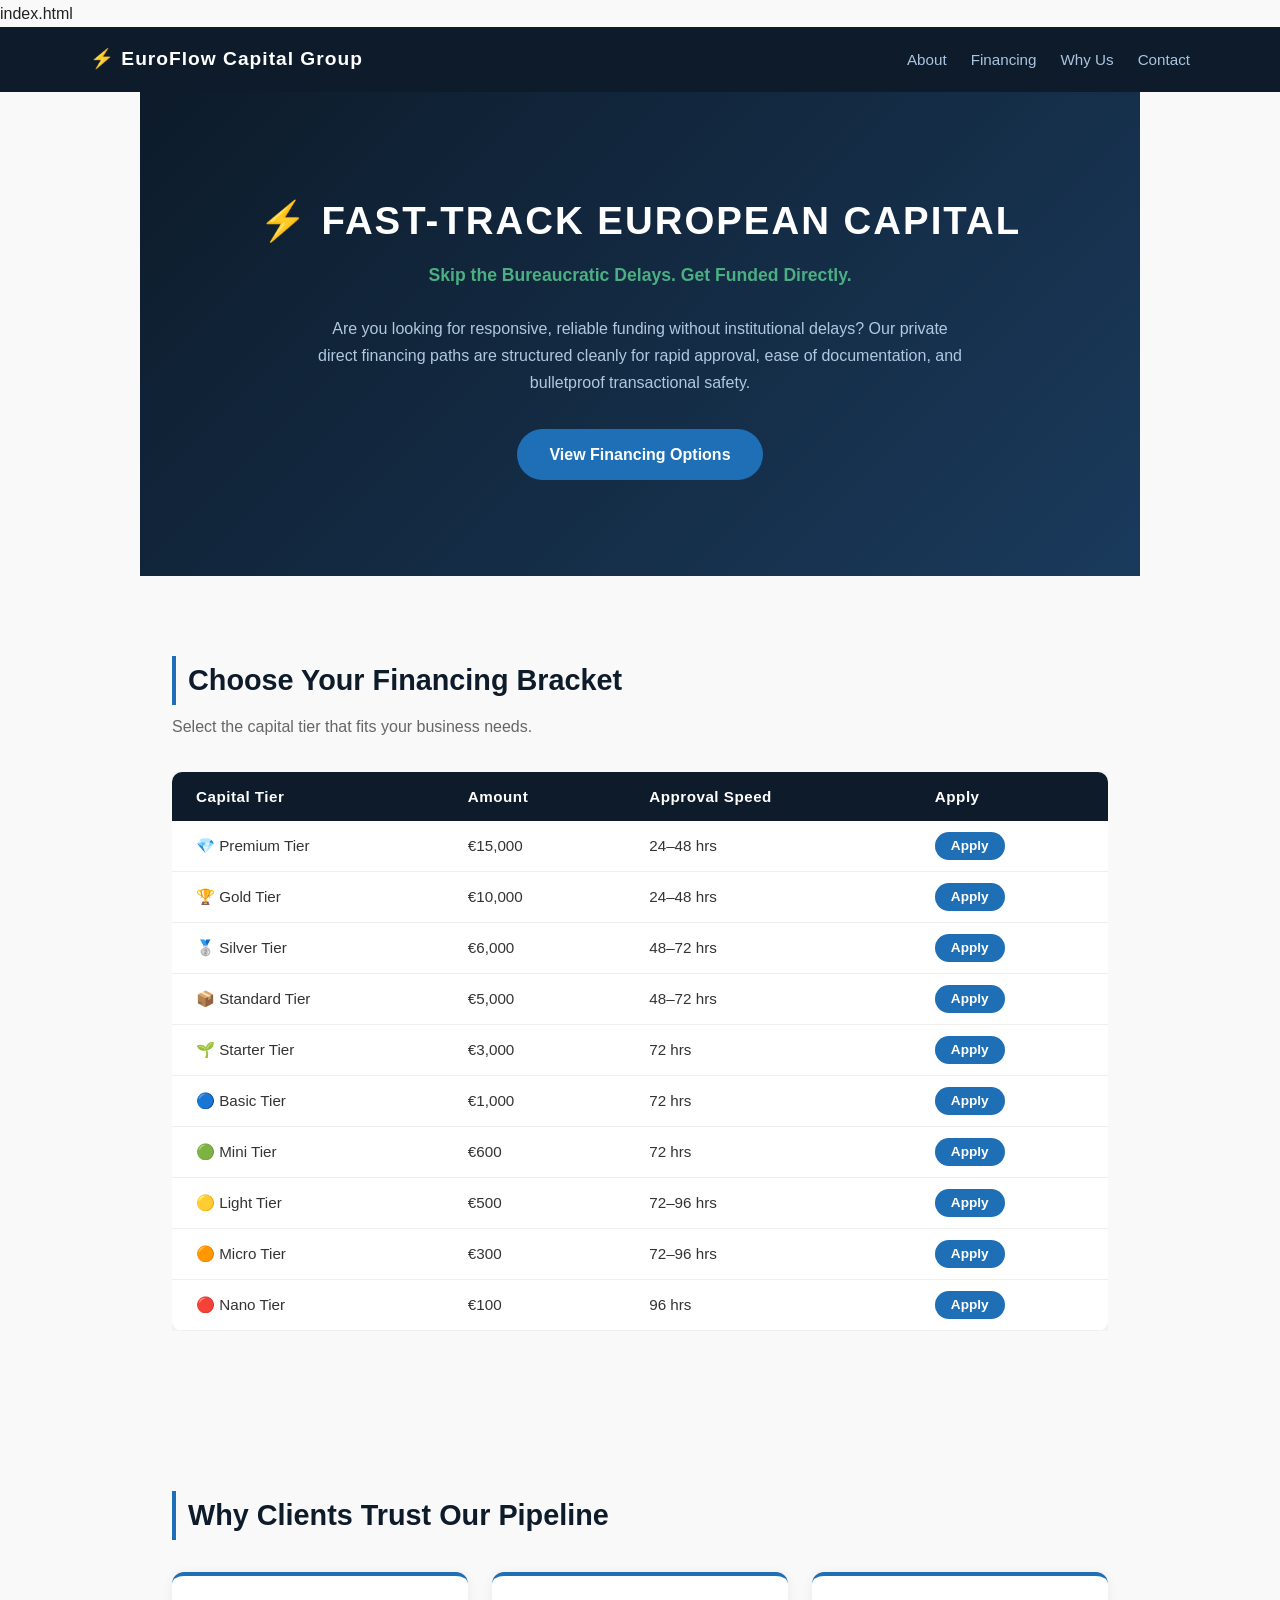
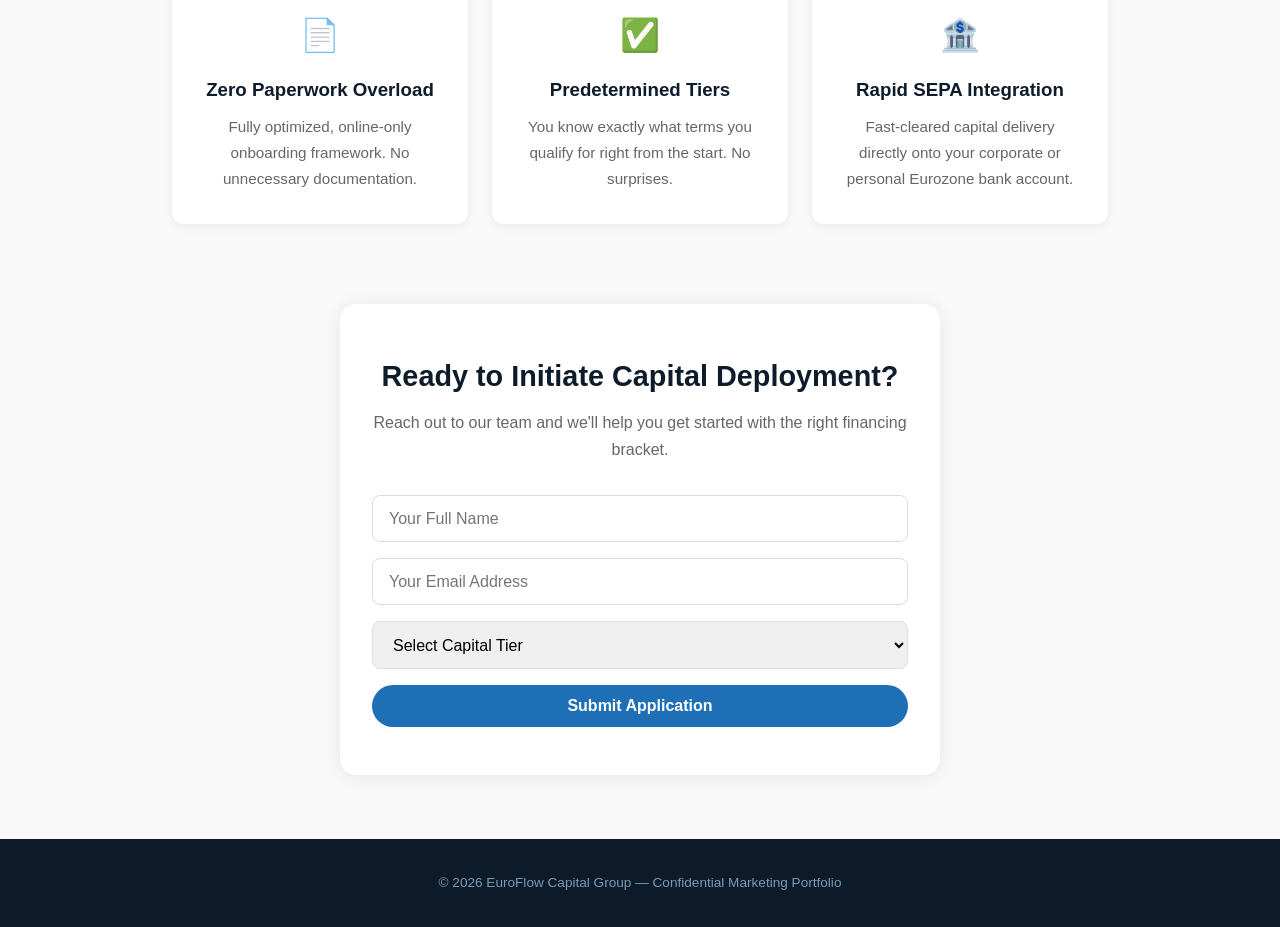
==== index.html @ 0d238d36 "Update index.html" ====
index.html
<!DOCTYPE html>
<html lang="en">
<head>
  <meta charset="UTF-8" />
  <meta name="viewport" content="width=device-width, initial-scale=1.0"/>
  <title>EuroFlow Capital Group</title>
  <link rel="stylesheet" href="style.css" />
</head>
<body>

  <header>
    <nav>
      <span class="logo">⚡ EuroFlow Capital Group</span>
      <ul>
        <li><a href="#about">About</a></li>
        <li><a href="#tiers">Financing</a></li>
        <li><a href="#why">Why Us</a></li>
        <li><a href="#contact">Contact</a></li>
      </ul>
    </nav>
  </header>

  <!-- HERO -->
  <section id="hero">
    <div class="hero-content">
      <h1>⚡ FAST-TRACK EUROPEAN CAPITAL</h1>
      <p class="tagline">Skip the Bureaucratic Delays. Get Funded Directly.</p>
      <p class="hero-desc">
        Are you looking for responsive, reliable funding without institutional delays?
        Our private direct financing paths are structured cleanly for rapid approval,
        ease of documentation, and bulletproof transactional safety.
      </p>
      <a href="#tiers" class="btn">View Financing Options</a>
    </div>
  </section>

  <!-- FINANCING TIERS -->
  <section id="tiers">
    <h2>Choose Your Financing Bracket</h2>
    <p class="section-sub">Select the capital tier that fits your business needs.</p>

    <div class="table-wrapper">
      <table>
        <thead>
          <tr>
            <th>Capital Tier</th>
            <th>Amount</th>
            <th>Approval Speed</th>
            <th>Apply</th>
          </tr>
        </thead>
        <tbody>
          <tr>
            <td>💎 Premium Tier</td>
            <td>€15,000</td>
            <td>24–48 hrs</td>
            <td><a href="#contact" class="btn-sm">Apply</a></td>
          </tr>
          <tr>
            <td>🏆 Gold Tier</td>
            <td>€10,000</td>
            <td>24–48 hrs</td>
            <td><a href="#contact" class="btn-sm">Apply</a></td>
          </tr>
          <tr>
            <td>🥈 Silver Tier</td>
            <td>€6,000</td>
            <td>48–72 hrs</td>
            <td><a href="#contact" class="btn-sm">Apply</a></td>
          </tr>
          <tr>
            <td>📦 Standard Tier</td>
            <td>€5,000</td>
            <td>48–72 hrs</td>
            <td><a href="#contact" class="btn-sm">Apply</a></td>
          </tr>
          <tr>
            <td>🌱 Starter Tier</td>
            <td>€3,000</td>
            <td>72 hrs</td>
            <td><a href="#contact" class="btn-sm">Apply</a></td>
          </tr>
          <tr class="new-tier">
            <td>🔵 Basic Tier</td>
            <td>€1,000</td>
            <td>72 hrs</td>
            <td><a href="#contact" class="btn-sm">Apply</a></td>
          </tr>
          <tr class="new-tier">
            <td>🟢 Mini Tier</td>
            <td>€600</td>
            <td>72 hrs</td>
            <td><a href="#contact" class="btn-sm">Apply</a></td>
          </tr>
          <tr class="new-tier">
            <td>🟡 Light Tier</td>
            <td>€500</td>
            <td>72–96 hrs</td>
            <td><a href="#contact" class="btn-sm">Apply</a></td>
          </tr>
          <tr class="new-tier">
            <td>🟠 Micro Tier</td>
            <td>€300</td>
            <td>72–96 hrs</td>
            <td><a href="#contact" class="btn-sm">Apply</a></td>
          </tr>
          <tr class="new-tier">
            <td>🔴 Nano Tier</td>
            <td>€100</td>
            <td>96 hrs</td>
            <td><a href="#contact" class="btn-sm">Apply</a></td>
          </tr>
        </tbody>
      </table>
    </div>
  </section>

  <!-- WHY US -->
  <section id="why">
    <h2>Why Clients Trust Our Pipeline</h2>
    <div class="features">
      <div class="feature-card">
        <span class="icon">📄</span>
        <h3>Zero Paperwork Overload</h3>
        <p>Fully optimized, online-only onboarding framework. No unnecessary documentation.</p>
      </div>
      <div class="feature-card">
        <span class="icon">✅</span>
        <h3>Predetermined Tiers</h3>
        <p>You know exactly what terms you qualify for right from the start. No surprises.</p>
      </div>
      <div class="feature-card">
        <span class="icon">🏦</span>
        <h3>Rapid SEPA Integration</h3>
        <p>Fast-cleared capital delivery directly onto your corporate or personal Eurozone bank account.</p>
      </div>
    </div>
  </section>

  <!-- CONTACT -->
  <section id="contact">
    <h2>Ready to Initiate Capital Deployment?</h2>
    <p>Reach out to our team and we'll help you get started with the right financing bracket.</p>
    <div class="contact-box">
      <input type="text" placeholder="Your Full Name" />
      <input type="email" placeholder="Your Email Address" />
      <select>
        <option>Select Capital Tier</option>
        <option>€15,000 – Premium Tier</option>
        <option>€10,000 – Gold Tier</option>
        <option>€6,000 – Silver Tier</option>
        <option>€5,000 – Standard Tier</option>
        <option>€3,000 – Starter Tier</option>
        <option>€1,000 – Basic Tier</option>
        <option>€600 – Mini Tier</option>
        <option>€500 – Light Tier</option>
        <option>€300 – Micro Tier</option>
        <option>€100 – Nano Tier</option>
      </select>
      <button class="btn">Submit Application</button>
    </div>
  </section>

  <footer>
    <p>© 2026 EuroFlow Capital Group — Confidential Marketing Portfolio</p>
  </footer>

</body>
</html>
---- style.css ----
* { margin: 0; padding: 0; box-sizing: border-box; }

body {
  font-family: 'Segoe UI', sans-serif;
  color: #222;
  line-height: 1.7;
  background: #f9f9f9;
}

/* NAV */
header {
  background: #0d1b2a;
  padding: 1rem 2rem;
  position: sticky;
  top: 0;
  z-index: 100;
}
nav {
  display: flex;
  justify-content: space-between;
  align-items: center;
  max-width: 1100px;
  margin: 0 auto;
}
.logo {
  color: #fff;
  font-size: 1.2rem;
  font-weight: bold;
  letter-spacing: 1px;
}
nav ul {
  list-style: none;
  display: flex;
  gap: 1.5rem;
}
nav ul a {
  color: #aac4e0;
  text-decoration: none;
  font-size: 0.95rem;
}
nav ul a:hover { color: #fff; }

/* HERO */
#hero {
  background: linear-gradient(135deg, #0d1b2a, #1a3a5c);
  color: #fff;
  text-align: center;
  padding: 6rem 2rem;
}
.hero-content { max-width: 800px; margin: 0 auto; }
#hero h1 {
  font-size: 2.4rem;
  letter-spacing: 2px;
  margin-bottom: 0.5rem;
}
.tagline {
  color: #4caf82;
  font-size: 1.1rem;
  font-weight: bold;
  margin-bottom: 1.5rem;
}
.hero-desc {
  color: #b0c8e0;
  font-size: 1rem;
  margin-bottom: 2rem;
  max-width: 650px;
  margin-left: auto;
  margin-right: auto;
}

/* BUTTONS */
.btn {
  background: #1e6fb5;
  color: #fff;
  padding: 0.75rem 2rem;
  border-radius: 30px;
  text-decoration: none;
  font-weight: bold;
  border: none;
  cursor: pointer;
  font-size: 1rem;
  display: inline-block;
}
.btn:hover { background: #155a94; }

.btn-sm {
  background: #1e6fb5;
  color: #fff;
  padding: 0.4rem 1rem;
  border-radius: 20px;
  text-decoration: none;
  font-size: 0.85rem;
  font-weight: bold;
}
.btn-sm:hover { background: #155a94; }

/* SECTIONS */
section {
  padding: 5rem 2rem;
  max-width: 1000px;
  margin: 0 auto;
}
section h2 {
  font-size: 1.8rem;
  margin-bottom: 0.5rem;
  color: #0d1b2a;
  border-left: 4px solid #1e6fb5;
  padding-left: 0.75rem;
}
.section-sub {
  color: #666;
  margin-bottom: 2rem;
}

/* TABLE */
.table-wrapper {
  overflow-x: auto;
}
table {
  width: 100%;
  border-collapse: collapse;
  background: #fff;
  border-radius: 10px;
  overflow: hidden;
  box-shadow: 0 2px 15px rgba(0,0,0,0.08);
}
thead {
  background: #0d1b2a;
  color: #fff;
}
thead th {
  padding: 1rem 1.5rem;
  text-align: left;
  font-size: 0.95rem;
  letter-spacing: 0.5px;
}
tbody tr {
  border-bottom: 1px solid #eee;
  transition: background 0.2s;
}
tbody tr:hover { background: #f0f6ff; }
tbody td {
  padding: 1rem 1.5rem;
  font-size: 0.95rem;
  color: #333;
}

/* FEATURES */
.features {
  display: flex;
  gap: 1.5rem;
  flex-wrap: wrap;
  margin-top: 2rem;
}
.feature-card {
  background: #fff;
  border-radius: 12px;
  padding: 2rem;
  flex: 1;
  min-width: 220px;
  box-shadow: 0 2px 12px rgba(0,0,0,0.07);
  border-top: 4px solid #1e6fb5;
  text-align: center;
}
.feature-card .icon {
  font-size: 2rem;
  display: block;
  margin-bottom: 0.75rem;
}
.feature-card h3 {
  margin-bottom: 0.5rem;
  color: #0d1b2a;
}
.feature-card p { color: #666; font-size: 0.95rem; }

/* CONTACT */
#contact {
  background: #fff;
  border-radius: 16px;
  box-shadow: 0 2px 20px rgba(0,0,0,0.08);
  padding: 3rem 2rem;
  text-align: center;
  max-width: 600px;
}
#contact h2 { border: none; padding: 0; text-align: center; }
#contact p { color: #666; margin: 0.5rem 0 2rem; }
.contact-box {
  display: flex;
  flex-direction: column;
  gap: 1rem;
}
.contact-box input,
.contact-box select {
  padding: 0.85rem 1rem;
  border: 1px solid #ddd;
  border-radius: 8px;
  font-size: 1rem;
  width: 100%;
  outline: none;
}
.contact-box input:focus,
.contact-box select:focus {
  border-color: #1e6fb5;
}

/* FOOTER */
footer {
  text-align: center;
  padding: 2rem;
  background: #0d1b2a;
  color: #556;
  color: #7a9ab5;
  font-size: 0.85rem;
  margin-top: 4rem;
}
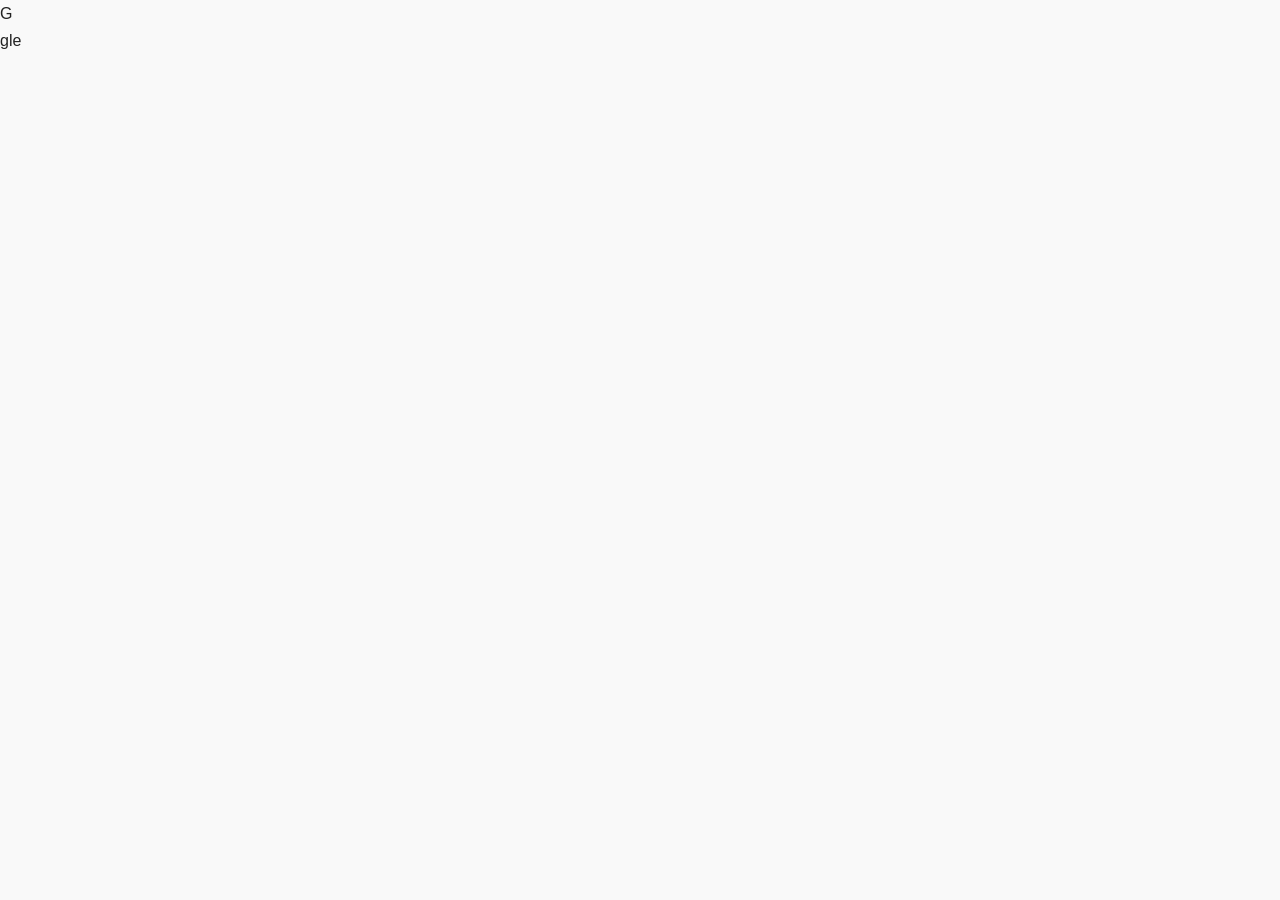
==== commit ad6bb866: "Update index.html" ====
--- a/index.html
+++ b/index.html
@@ -1,170 +1,37 @@
-index.html
 <!DOCTYPE html>
 <html lang="en">
 <head>
-  <meta charset="UTF-8" />
-  <meta name="viewport" content="width=device-width, initial-scale=1.0"/>
-  <title>EuroFlow Capital Group</title>
-  <link rel="stylesheet" href="style.css" />
+    <meta charset="UTF-8">
+    <meta name="viewport" content="width=device-width, initial-scale=1.0">
+    <title>Dynamic Soccer Doodle</title>
+    <link rel="stylesheet" href="style.css">
+    <link href="https://fonts.googleapis.com/css2?family=Nunito:wght@800&display=swap" rel="stylesheet">
 </head>
 <body>
 
-  <header>
-    <nav>
-      <span class="logo">⚡ EuroFlow Capital Group</span>
-      <ul>
-        <li><a href="#about">About</a></li>
-        <li><a href="#tiers">Financing</a></li>
-        <li><a href="#why">Why Us</a></li>
-        <li><a href="#contact">Contact</a></li>
-      </ul>
-    </nav>
-  </header>
+    <div class="doodle-container">
+        <span class="letter">G</span>
+        
+        <div class="action-zone">
+            
+            <div class="player player-pink">
+                <div class="head"></div>
+                <div class="torso"></div>
+            </div>
 
-  <!-- HERO -->
-  <section id="hero">
-    <div class="hero-content">
-      <h1>⚡ FAST-TRACK EUROPEAN CAPITAL</h1>
-      <p class="tagline">Skip the Bureaucratic Delays. Get Funded Directly.</p>
-      <p class="hero-desc">
-        Are you looking for responsive, reliable funding without institutional delays?
-        Our private direct financing paths are structured cleanly for rapid approval,
-        ease of documentation, and bulletproof transactional safety.
-      </p>
-      <a href="#tiers" class="btn">View Financing Options</a>
+            <div class="player player-white">
+                <div class="head"></div>
+                <div class="torso"></div>
+                <div class="leg standing-leg"></div>
+                <div class="leg kicking-leg" id="kickingLeg"></div>
+            </div>
+
+            <div class="ball" id="soccerBall"></div>
+        </div>
+
+        <span class="letter">gle</span>
     </div>
-  </section>
 
-  <!-- FINANCING TIERS -->
-  <section id="tiers">
-    <h2>Choose Your Financing Bracket</h2>
-    <p class="section-sub">Select the capital tier that fits your business needs.</p>
-
-    <div class="table-wrapper">
-      <table>
-        <thead>
-          <tr>
-            <th>Capital Tier</th>
-            <th>Amount</th>
-            <th>Approval Speed</th>
-            <th>Apply</th>
-          </tr>
-        </thead>
-        <tbody>
-          <tr>
-            <td>💎 Premium Tier</td>
-            <td>€15,000</td>
-            <td>24–48 hrs</td>
-            <td><a href="#contact" class="btn-sm">Apply</a></td>
-          </tr>
-          <tr>
-            <td>🏆 Gold Tier</td>
-            <td>€10,000</td>
-            <td>24–48 hrs</td>
-            <td><a href="#contact" class="btn-sm">Apply</a></td>
-          </tr>
-          <tr>
-            <td>🥈 Silver Tier</td>
-            <td>€6,000</td>
-            <td>48–72 hrs</td>
-            <td><a href="#contact" class="btn-sm">Apply</a></td>
-          </tr>
-          <tr>
-            <td>📦 Standard Tier</td>
-            <td>€5,000</td>
-            <td>48–72 hrs</td>
-            <td><a href="#contact" class="btn-sm">Apply</a></td>
-          </tr>
-          <tr>
-            <td>🌱 Starter Tier</td>
-            <td>€3,000</td>
-            <td>72 hrs</td>
-            <td><a href="#contact" class="btn-sm">Apply</a></td>
-          </tr>
-          <tr class="new-tier">
-            <td>🔵 Basic Tier</td>
-            <td>€1,000</td>
-            <td>72 hrs</td>
-            <td><a href="#contact" class="btn-sm">Apply</a></td>
-          </tr>
-          <tr class="new-tier">
-            <td>🟢 Mini Tier</td>
-            <td>€600</td>
-            <td>72 hrs</td>
-            <td><a href="#contact" class="btn-sm">Apply</a></td>
-          </tr>
-          <tr class="new-tier">
-            <td>🟡 Light Tier</td>
-            <td>€500</td>
-            <td>72–96 hrs</td>
-            <td><a href="#contact" class="btn-sm">Apply</a></td>
-          </tr>
-          <tr class="new-tier">
-            <td>🟠 Micro Tier</td>
-            <td>€300</td>
-            <td>72–96 hrs</td>
-            <td><a href="#contact" class="btn-sm">Apply</a></td>
-          </tr>
-          <tr class="new-tier">
-            <td>🔴 Nano Tier</td>
-            <td>€100</td>
-            <td>96 hrs</td>
-            <td><a href="#contact" class="btn-sm">Apply</a></td>
-          </tr>
-        </tbody>
-      </table>
-    </div>
-  </section>
-
-  <!-- WHY US -->
-  <section id="why">
-    <h2>Why Clients Trust Our Pipeline</h2>
-    <div class="features">
-      <div class="feature-card">
-        <span class="icon">📄</span>
-        <h3>Zero Paperwork Overload</h3>
-        <p>Fully optimized, online-only onboarding framework. No unnecessary documentation.</p>
-      </div>
-      <div class="feature-card">
-        <span class="icon">✅</span>
-        <h3>Predetermined Tiers</h3>
-        <p>You know exactly what terms you qualify for right from the start. No surprises.</p>
-      </div>
-      <div class="feature-card">
-        <span class="icon">🏦</span>
-        <h3>Rapid SEPA Integration</h3>
-        <p>Fast-cleared capital delivery directly onto your corporate or personal Eurozone bank account.</p>
-      </div>
-    </div>
-  </section>
-
-  <!-- CONTACT -->
-  <section id="contact">
-    <h2>Ready to Initiate Capital Deployment?</h2>
-    <p>Reach out to our team and we'll help you get started with the right financing bracket.</p>
-    <div class="contact-box">
-      <input type="text" placeholder="Your Full Name" />
-      <input type="email" placeholder="Your Email Address" />
-      <select>
-        <option>Select Capital Tier</option>
-        <option>€15,000 – Premium Tier</option>
-        <option>€10,000 – Gold Tier</option>
-        <option>€6,000 – Silver Tier</option>
-        <option>€5,000 – Standard Tier</option>
-        <option>€3,000 – Starter Tier</option>
-        <option>€1,000 – Basic Tier</option>
-        <option>€600 – Mini Tier</option>
-        <option>€500 – Light Tier</option>
-        <option>€300 – Micro Tier</option>
-        <option>€100 – Nano Tier</option>
-      </select>
-      <button class="btn">Submit Application</button>
-    </div>
-  </section>
-
-  <footer>
-    <p>© 2026 EuroFlow Capital Group — Confidential Marketing Portfolio</p>
-  </footer>
-
+    <script src="script.js"></script>
 </body>
 </html>
--- a/style.css
+++ b/style.css
@@ -143,6 +143,12 @@
   padding: 1rem 1.5rem;
   font-size: 0.95rem;
   color: #333;
+}
+tbody tr.new-tier {
+  background: #f7fbff;
+}
+tbody tr.new-tier td {
+  color: #1e6fb5;
 }
 
 /* FEATURES */
@@ -208,8 +214,7 @@
   text-align: center;
   padding: 2rem;
   background: #0d1b2a;
-  color: #556;
   color: #7a9ab5;
   font-size: 0.85rem;
   margin-top: 4rem;
-}
+  }
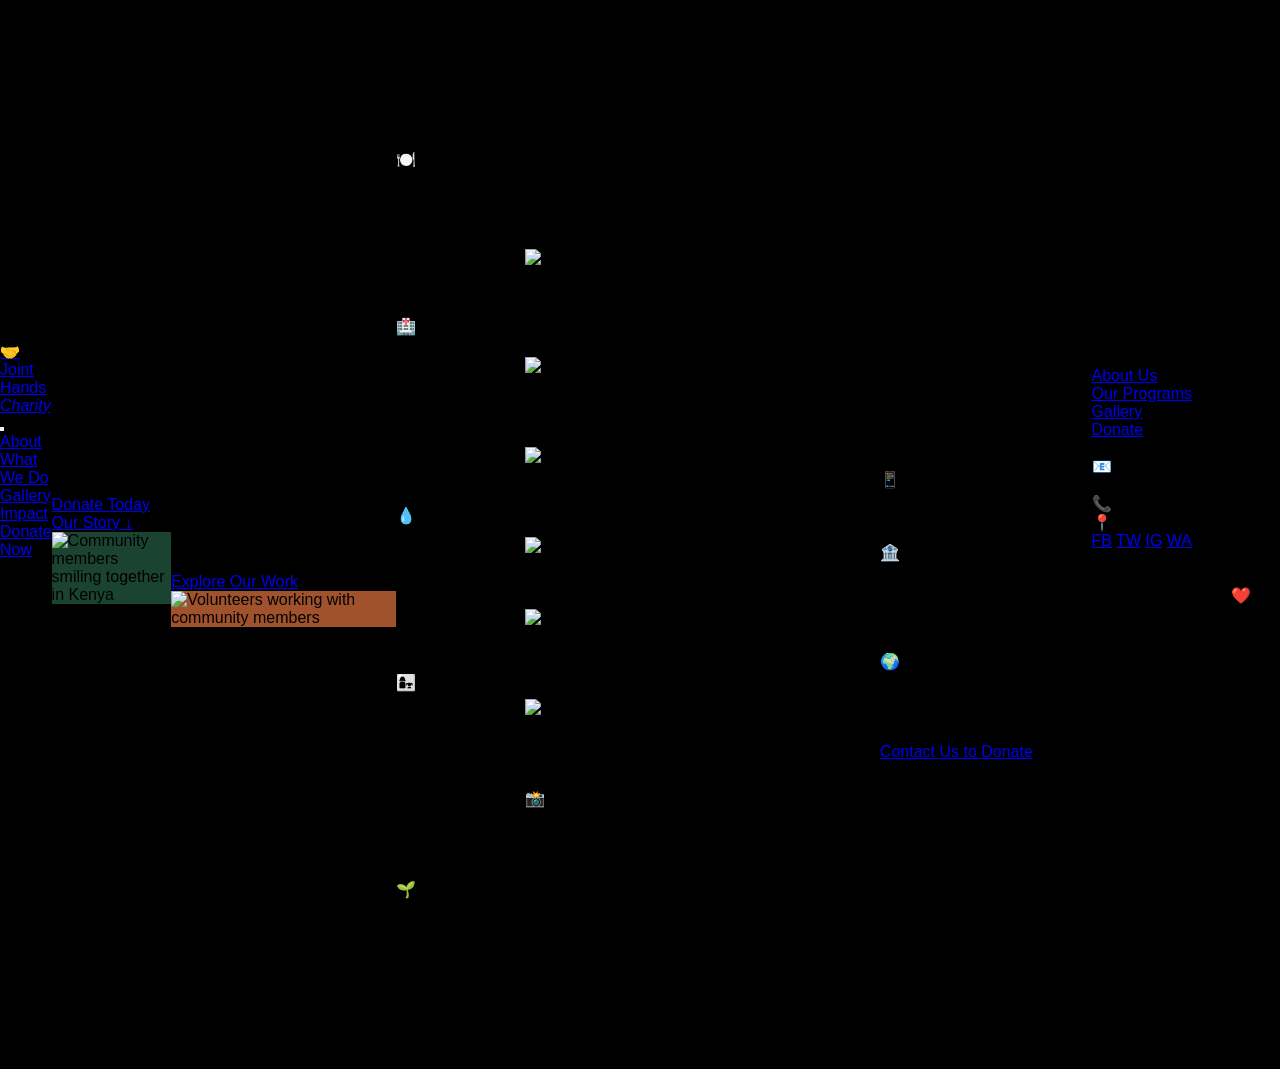
==== commit 0f8e9ea4: "Update index.html" ====
--- a/index.html
+++ b/index.html
@@ -1,37 +1,288 @@
 <!DOCTYPE html>
 <html lang="en">
 <head>
-    <meta charset="UTF-8">
-    <meta name="viewport" content="width=device-width, initial-scale=1.0">
-    <title>Dynamic Soccer Doodle</title>
-    <link rel="stylesheet" href="style.css">
-    <link href="https://fonts.googleapis.com/css2?family=Nunito:wght@800&display=swap" rel="stylesheet">
+  <meta charset="UTF-8" />
+  <meta name="viewport" content="width=device-width, initial-scale=1.0"/>
+  <title>Joint Hands Charity – Kenya</title>
+  <link rel="preconnect" href="https://fonts.googleapis.com"/>
+  <link rel="preconnect" href="https://fonts.gstatic.com" crossorigin/>
+  <link href="https://fonts.googleapis.com/css2?family=Playfair+Display:wght@400;700;900&family=Inter:wght@300;400;500;600&display=swap" rel="stylesheet"/>
+  <link rel="stylesheet" href="style.css"/>
 </head>
 <body>
-
-    <div class="doodle-container">
-        <span class="letter">G</span>
-        
-        <div class="action-zone">
-            
-            <div class="player player-pink">
-                <div class="head"></div>
-                <div class="torso"></div>
+ 
+  <!-- ── NAV ── -->
+  <nav id="navbar">
+    <div class="nav-inner">
+      <a href="#home" class="logo">
+        <span class="logo-icon">🤝</span>
+        <span class="logo-text">Joint Hands <em>Charity</em></span>
+      </a>
+      <button class="hamburger" id="hamburger" aria-label="Toggle menu">
+        <span></span><span></span><span></span>
+      </button>
+      <ul class="nav-links" id="navLinks">
+        <li><a href="#about">About</a></li>
+        <li><a href="#services">What We Do</a></li>
+        <li><a href="#gallery">Gallery</a></li>
+        <li><a href="#impact">Impact</a></li>
+        <li><a href="#donate" class="nav-cta">Donate Now</a></li>
+      </ul>
+    </div>
+  </nav>
+ 
+  <!-- ── HERO ── -->
+  <section id="home" class="hero">
+    <div class="hero-diagonal"></div>
+    <div class="hero-content">
+      <p class="hero-eyebrow">Nairobi, Kenya · Est. 2015</p>
+      <h1 class="hero-headline">
+        Pamoja<br/>
+        <span class="accent-word">Tunaweza.</span>
+      </h1>
+      <p class="hero-sub">Together We Can — building healthier, stronger communities one family at a time.</p>
+      <div class="hero-actions">
+        <a href="#donate" class="btn-primary">Donate Today</a>
+        <a href="#about" class="btn-ghost">Our Story ↓</a>
+      </div>
+    </div>
+    <div class="hero-image-block">
+      <!-- Replace src with real photo -->
+      <img src="images/hero.jpg" alt="Community members smiling together in Kenya" onerror="this.style.background='#1B4332';this.removeAttribute('src')"/>
+      <div class="hero-badge">
+        <span class="badge-number" data-target="4000">0</span>
+        <span class="badge-label">Lives Touched</span>
+      </div>
+    </div>
+  </section>
+ 
+  <!-- ── ABOUT ── -->
+  <section id="about" class="about section-pad">
+    <div class="container two-col">
+      <div class="about-text">
+        <p class="section-eyebrow">Who We Are</p>
+        <h2>A Community Standing<br/>for Each Other</h2>
+        <p>Joint Hands Charity was founded on a simple belief: that every person in our community deserves dignity, opportunity, and care. Based in Kenya, we work directly alongside families in need — bringing education, food security, healthcare access, and hope to those who need it most.</p>
+        <p>We are not outsiders delivering aid. We are neighbours building futures.</p>
+        <a href="#services" class="btn-primary">Explore Our Work</a>
+      </div>
+      <div class="about-image">
+        <!-- Replace src with real photo -->
+        <img src="images/about.jpg" alt="Volunteers working with community members" onerror="this.style.background='#A0522D';this.removeAttribute('src')"/>
+        <div class="about-caption">"Every hand joined is a future lifted."</div>
+      </div>
+    </div>
+  </section>
+ 
+  <!-- ── SERVICES ── -->
+  <section id="services" class="services section-pad bg-cream">
+    <div class="container">
+      <p class="section-eyebrow center">What We Do</p>
+      <h2 class="center">Programs That Change Lives</h2>
+      <div class="services-grid">
+ 
+        <div class="service-card">
+          <div class="service-icon">🎓</div>
+          <h3>Education Support</h3>
+          <p>Scholarships, school supplies, and mentorship programs ensuring children stay in school and thrive.</p>
+        </div>
+ 
+        <div class="service-card">
+          <div class="service-icon">🍽️</div>
+          <h3>Food Security</h3>
+          <p>Regular food distributions and community kitchen programs fighting hunger in vulnerable households.</p>
+        </div>
+ 
+        <div class="service-card">
+          <div class="service-icon">🏥</div>
+          <h3>Healthcare Access</h3>
+          <p>Free medical camps, health education, and partnerships with clinics to serve those without coverage.</p>
+        </div>
+ 
+        <div class="service-card">
+          <div class="service-icon">💧</div>
+          <h3>Clean Water</h3>
+          <p>Borehole drilling and water purification projects bringing safe drinking water to remote villages.</p>
+        </div>
+ 
+        <div class="service-card">
+          <div class="service-icon">👩‍👧</div>
+          <h3>Women Empowerment</h3>
+          <p>Skills training, microfinance groups, and entrepreneurship workshops helping women become independent.</p>
+        </div>
+ 
+        <div class="service-card">
+          <div class="service-icon">🌱</div>
+          <h3>Youth Development</h3>
+          <p>Sports, arts, and vocational programmes that keep youth engaged, skilled, and hopeful for the future.</p>
+        </div>
+ 
+      </div>
+    </div>
+  </section>
+ 
+  <!-- ── GALLERY ── -->
+  <section id="gallery" class="gallery section-pad">
+    <div class="container">
+      <p class="section-eyebrow center">Our Work in Pictures</p>
+      <h2 class="center">Moments That Matter</h2>
+      <p class="section-desc center">Every photograph is a story of resilience, community, and change.</p>
+      <div class="photo-grid">
+        <!-- Replace src attributes with real photos. Add as many <div class="photo-item"> blocks as needed -->
+        <div class="photo-item tall">
+          <img src="images/gallery1.jpg" alt="Children receiving school supplies" onerror="this.parentElement.classList.add('placeholder')"/>
+          <div class="photo-overlay"><span>Education Drive 2024</span></div>
+        </div>
+        <div class="photo-item">
+          <img src="images/gallery2.jpg" alt="Food distribution event" onerror="this.parentElement.classList.add('placeholder')"/>
+          <div class="photo-overlay"><span>Monthly Food Drive</span></div>
+        </div>
+        <div class="photo-item">
+          <img src="images/gallery3.jpg" alt="Medical camp volunteers" onerror="this.parentElement.classList.add('placeholder')"/>
+          <div class="photo-overlay"><span>Free Medical Camp</span></div>
+        </div>
+        <div class="photo-item wide">
+          <img src="images/gallery4.jpg" alt="Community gathering" onerror="this.parentElement.classList.add('placeholder')"/>
+          <div class="photo-overlay"><span>Community Day 2024</span></div>
+        </div>
+        <div class="photo-item">
+          <img src="images/gallery5.jpg" alt="Women empowerment workshop" onerror="this.parentElement.classList.add('placeholder')"/>
+          <div class="photo-overlay"><span>Women's Workshop</span></div>
+        </div>
+        <div class="photo-item">
+          <img src="images/gallery6.jpg" alt="Water project inauguration" onerror="this.parentElement.classList.add('placeholder')"/>
+          <div class="photo-overlay"><span>Borehole Launch</span></div>
+        </div>
+      </div>
+      <p class="gallery-note center">📸 More photos coming soon. Follow our work on social media.</p>
+    </div>
+  </section>
+ 
+  <!-- ── IMPACT COUNTERS ── -->
+  <section id="impact" class="impact section-pad bg-dark">
+    <div class="container">
+      <p class="section-eyebrow center light">Our Impact</p>
+      <h2 class="center light">Numbers That Speak</h2>
+      <div class="impact-grid">
+        <div class="impact-item">
+          <span class="impact-number" data-target="4000">0</span>
+          <span class="impact-label">Families Supported</span>
+        </div>
+        <div class="impact-item">
+          <span class="impact-number" data-target="1200">0</span>
+          <span class="impact-label">Children in School</span>
+        </div>
+        <div class="impact-item">
+          <span class="impact-number" data-target="15">0</span>
+          <span class="impact-label">Villages Reached</span>
+        </div>
+        <div class="impact-item">
+          <span class="impact-number" data-target="300">0</span>
+          <span class="impact-label">Volunteers Strong</span>
+        </div>
+      </div>
+    </div>
+  </section>
+ 
+  <!-- ── TESTIMONIAL ── -->
+  <section class="testimonial section-pad bg-cream">
+    <div class="container narrow">
+      <div class="quote-block">
+        <div class="quote-mark">&ldquo;</div>
+        <p class="quote-text">Before Joint Hands Charity came to our village, my children had never seen a doctor. Now they go to school, eat well, and have a future. This organisation changed everything for us.</p>
+        <div class="quote-author">
+          <strong>— Wanjiru M.</strong>
+          <span>Mother of three, Kiambu County</span>
+        </div>
+      </div>
+    </div>
+  </section>
+ 
+  <!-- ── DONATE ── -->
+  <section id="donate" class="donate section-pad">
+    <div class="container">
+      <div class="donate-inner">
+        <div class="donate-text">
+          <p class="section-eyebrow">Make a Difference</p>
+          <h2>Your Gift Transforms Lives</h2>
+          <p>Every shilling and every dollar goes directly to the people who need it. No overhead bloat — just real change in real communities.</p>
+          <ul class="donate-impact-list">
+            <li><span class="donate-amount">KSh 500</span> feeds a child for a week</li>
+            <li><span class="donate-amount">KSh 2,000</span> provides a school term's supplies</li>
+            <li><span class="donate-amount">KSh 5,000</span> covers a family's medical costs for a month</li>
+            <li><span class="donate-amount">KSh 10,000</span> sponsors a child's full school year</li>
+          </ul>
+        </div>
+        <div class="donate-card">
+          <h3>How to Donate</h3>
+ 
+          <div class="donate-method">
+            <div class="method-icon">📱</div>
+            <div>
+              <strong>M-Pesa</strong>
+              <p>Paybill: <span class="highlight">XXXXXX</span><br/>Account: Joint Hands Charity</p>
             </div>
-
-            <div class="player player-white">
-                <div class="head"></div>
-                <div class="torso"></div>
-                <div class="leg standing-leg"></div>
-                <div class="leg kicking-leg" id="kickingLeg"></div>
+          </div>
+ 
+          <div class="donate-method">
+            <div class="method-icon">🏦</div>
+            <div>
+              <strong>Bank Transfer</strong>
+              <p>Bank: <span class="highlight">Your Bank Name</span><br/>
+              Account No: <span class="highlight">XXXXXXXXXXXX</span><br/>
+              Branch: Nairobi</p>
             </div>
-
-            <div class="ball" id="soccerBall"></div>
-        </div>
-
-        <span class="letter">gle</span>
-    </div>
-
-    <script src="script.js"></script>
+          </div>
+ 
+          <div class="donate-method">
+            <div class="method-icon">🌍</div>
+            <div>
+              <strong>International</strong>
+              <p>PayPal / Western Union<br/>
+              Email: <span class="highlight">donate@jointhandscharity.org</span></p>
+            </div>
+          </div>
+ 
+          <a href="mailto:donate@jointhandscharity.org" class="btn-primary full-width">Contact Us to Donate</a>
+        </div>
+      </div>
+    </div>
+  </section>
+ 
+  <!-- ── FOOTER ── -->
+  <footer class="footer">
+    <div class="container footer-inner">
+      <div class="footer-brand">
+        <p class="logo-text footer-logo">Joint Hands <em>Charity</em></p>
+        <p>Nairobi, Kenya<br/>Registered Charity · Est. 2015</p>
+      </div>
+      <div class="footer-links">
+        <h4>Quick Links</h4>
+        <ul>
+          <li><a href="#about">About Us</a></li>
+          <li><a href="#services">Our Programs</a></li>
+          <li><a href="#gallery">Gallery</a></li>
+          <li><a href="#donate">Donate</a></li>
+        </ul>
+      </div>
+      <div class="footer-contact">
+        <h4>Contact</h4>
+        <p>📧 info@jointhandscharity.org</p>
+        <p>📞 +254 700 000 000</p>
+        <p>📍 Nairobi, Kenya</p>
+        <div class="social-links">
+          <a href="#" aria-label="Facebook">FB</a>
+          <a href="#" aria-label="Twitter">TW</a>
+          <a href="#" aria-label="Instagram">IG</a>
+          <a href="#" aria-label="WhatsApp">WA</a>
+        </div>
+      </div>
+    </div>
+    <div class="footer-bottom">
+      <p>© 2025 Joint Hands Charity, Kenya. All rights reserved. Built with ❤️ for the community.</p>
+    </div>
+  </footer>
+ 
+  <script src="script.js"></script>
 </body>
 </html>
--- a/style.css
+++ b/style.css
@@ -1,220 +1,137 @@
-* { margin: 0; padding: 0; box-sizing: border-box; }
+/* Base Reset and Layout */
+* {
+    box-sizing: border-box;
+    margin: 0;
+    padding: 0;
+}
 
 body {
-  font-family: 'Segoe UI', sans-serif;
-  color: #222;
-  line-height: 1.7;
-  background: #f9f9f9;
+    background-color: #000000; /* Dark background from screenshot */
+    display: flex;
+    justify-content: center;
+    align-items: center;
+    height: 100vh;
+    font-family: 'Nunito', sans-serif;
+    overflow: hidden;
 }
 
-/* NAV */
-header {
-  background: #0d1b2a;
-  padding: 1rem 2rem;
-  position: sticky;
-  top: 0;
-  z-index: 100;
-}
-nav {
-  display: flex;
-  justify-content: space-between;
-  align-items: center;
-  max-width: 1100px;
-  margin: 0 auto;
-}
-.logo {
-  color: #fff;
-  font-size: 1.2rem;
-  font-weight: bold;
-  letter-spacing: 1px;
-}
-nav ul {
-  list-style: none;
-  display: flex;
-  gap: 1.5rem;
-}
-nav ul a {
-  color: #aac4e0;
-  text-decoration: none;
-  font-size: 0.95rem;
-}
-nav ul a:hover { color: #fff; }
-
-/* HERO */
-#hero {
-  background: linear-gradient(135deg, #0d1b2a, #1a3a5c);
-  color: #fff;
-  text-align: center;
-  padding: 6rem 2rem;
-}
-.hero-content { max-width: 800px; margin: 0 auto; }
-#hero h1 {
-  font-size: 2.4rem;
-  letter-spacing: 2px;
-  margin-bottom: 0.5rem;
-}
-.tagline {
-  color: #4caf82;
-  font-size: 1.1rem;
-  font-weight: bold;
-  margin-bottom: 1.5rem;
-}
-.hero-desc {
-  color: #b0c8e0;
-  font-size: 1rem;
-  margin-bottom: 2rem;
-  max-width: 650px;
-  margin-left: auto;
-  margin-right: auto;
+/* Doodle Wrapper */
+.doodle-container {
+    display: flex;
+    align-items: center;
+    background: #1a1a1a;
+    padding: 20px 40px;
+    border-radius: 20px;
+    box-shadow: inset 0 0 20px rgba(0,0,0,0.8);
 }
 
-/* BUTTONS */
-.btn {
-  background: #1e6fb5;
-  color: #fff;
-  padding: 0.75rem 2rem;
-  border-radius: 30px;
-  text-decoration: none;
-  font-weight: bold;
-  border: none;
-  cursor: pointer;
-  font-size: 1rem;
-  display: inline-block;
-}
-.btn:hover { background: #155a94; }
-
-.btn-sm {
-  background: #1e6fb5;
-  color: #fff;
-  padding: 0.4rem 1rem;
-  border-radius: 20px;
-  text-decoration: none;
-  font-size: 0.85rem;
-  font-weight: bold;
-}
-.btn-sm:hover { background: #155a94; }
-
-/* SECTIONS */
-section {
-  padding: 5rem 2rem;
-  max-width: 1000px;
-  margin: 0 auto;
-}
-section h2 {
-  font-size: 1.8rem;
-  margin-bottom: 0.5rem;
-  color: #0d1b2a;
-  border-left: 4px solid #1e6fb5;
-  padding-left: 0.75rem;
-}
-.section-sub {
-  color: #666;
-  margin-bottom: 2rem;
+.letter {
+    font-size: 5rem;
+    color: #d6df56; /* The pale yellow/green from the screenshot */
+    letter-spacing: -2px;
 }
 
-/* TABLE */
-.table-wrapper {
-  overflow-x: auto;
-}
-table {
-  width: 100%;
-  border-collapse: collapse;
-  background: #fff;
-  border-radius: 10px;
-  overflow: hidden;
-  box-shadow: 0 2px 15px rgba(0,0,0,0.08);
-}
-thead {
-  background: #0d1b2a;
-  color: #fff;
-}
-thead th {
-  padding: 1rem 1.5rem;
-  text-align: left;
-  font-size: 0.95rem;
-  letter-spacing: 0.5px;
-}
-tbody tr {
-  border-bottom: 1px solid #eee;
-  transition: background 0.2s;
-}
-tbody tr:hover { background: #f0f6ff; }
-tbody td {
-  padding: 1rem 1.5rem;
-  font-size: 0.95rem;
-  color: #333;
-}
-tbody tr.new-tier {
-  background: #f7fbff;
-}
-tbody tr.new-tier td {
-  color: #1e6fb5;
+/* Animation Canvas */
+.action-zone {
+    position: relative;
+    width: 140px;
+    height: 80px;
+    margin: 0 10px;
 }
 
-/* FEATURES */
-.features {
-  display: flex;
-  gap: 1.5rem;
-  flex-wrap: wrap;
-  margin-top: 2rem;
-}
-.feature-card {
-  background: #fff;
-  border-radius: 12px;
-  padding: 2rem;
-  flex: 1;
-  min-width: 220px;
-  box-shadow: 0 2px 12px rgba(0,0,0,0.07);
-  border-top: 4px solid #1e6fb5;
-  text-align: center;
-}
-.feature-card .icon {
-  font-size: 2rem;
-  display: block;
-  margin-bottom: 0.75rem;
-}
-.feature-card h3 {
-  margin-bottom: 0.5rem;
-  color: #0d1b2a;
-}
-.feature-card p { color: #666; font-size: 0.95rem; }
-
-/* CONTACT */
-#contact {
-  background: #fff;
-  border-radius: 16px;
-  box-shadow: 0 2px 20px rgba(0,0,0,0.08);
-  padding: 3rem 2rem;
-  text-align: center;
-  max-width: 600px;
-}
-#contact h2 { border: none; padding: 0; text-align: center; }
-#contact p { color: #666; margin: 0.5rem 0 2rem; }
-.contact-box {
-  display: flex;
-  flex-direction: column;
-  gap: 1rem;
-}
-.contact-box input,
-.contact-box select {
-  padding: 0.85rem 1rem;
-  border: 1px solid #ddd;
-  border-radius: 8px;
-  font-size: 1rem;
-  width: 100%;
-  outline: none;
-}
-.contact-box input:focus,
-.contact-box select:focus {
-  border-color: #1e6fb5;
+/* Universal Player Styling */
+.player {
+    position: absolute;
+    bottom: 10px;
 }
 
-/* FOOTER */
-footer {
-  text-align: center;
-  padding: 2rem;
-  background: #0d1b2a;
-  color: #7a9ab5;
-  font-size: 0.85rem;
-  margin-top: 4rem;
-  }
+.head {
+    width: 16px;
+    height: 16px;
+    border-radius: 50%;
+    position: absolute;
+    top: -20px;
+    left: 2px;
+}
+
+.torso {
+    width: 20px;
+    height: 30px;
+    border-radius: 5px;
+}
+
+.leg {
+    width: 6px;
+    height: 20px;
+    border-radius: 3px;
+    position: absolute;
+    top: 25px;
+    transform-origin: top center; /* Critical for realistic pivoting */
+}
+
+/* Background Player (Pink) */
+.player-pink {
+    left: 10px;
+    transform: scale(0.85); /* Slightly smaller for depth of field */
+    z-index: 1;
+}
+.player-pink .head, .player-pink .torso { background-color: #d13d7c; }
+
+/* Foreground Kicker (White) */
+.player-white {
+    left: 50px;
+    z-index: 2;
+}
+.player-white .head, .player-white .torso, .player-white .leg { background-color: #ffffff; }
+
+.standing-leg {
+    left: 4px;
+}
+
+.kicking-leg {
+    left: 10px;
+    /* Animation driven by JS class injection */
+}
+
+/* The Soccer Ball */
+.ball {
+    width: 14px;
+    height: 14px;
+    background-color: #ffffff;
+    border-radius: 50%;
+    position: absolute;
+    bottom: -2px;
+    left: 65px;
+    z-index: 3;
+    /* Adding standard soccer ball pentagon pattern illusion via radial gradient */
+    background-image: radial-gradient(circle at 30% 30%, #fff 20%, #333 80%);
+    box-shadow: 2px 2px 5px rgba(0,0,0,0.5);
+}
+
+/* Keyframes for the Kick Execution */
+@keyframes strikePhase {
+    0%   { transform: rotate(0deg); }
+    30%  { transform: rotate(-50deg); } /* Wind up - storing potential energy */
+    45%  { transform: rotate(70deg); }  /* Impact / Release */
+    70%  { transform: rotate(70deg); }  /* Follow through */
+    100% { transform: rotate(0deg); }   /* Reset to neutral */
+}
+
+/* Keyframes for the Ball Trajectory */
+@keyframes flightPath {
+    0% { 
+        transform: translate(0, 0) rotate(0deg); 
+        opacity: 1; 
+    }
+    40% { 
+        transform: translate(60px, -40px) rotate(360deg); /* Apex of the curve */
+    }
+    80% { 
+        transform: translate(120px, 0px) rotate(720deg); /* Ground contact */
+        opacity: 1; 
+    }
+    100% { 
+        transform: translate(140px, 0px) rotate(900deg); /* Roll out */
+        opacity: 0; 
+    }
+}
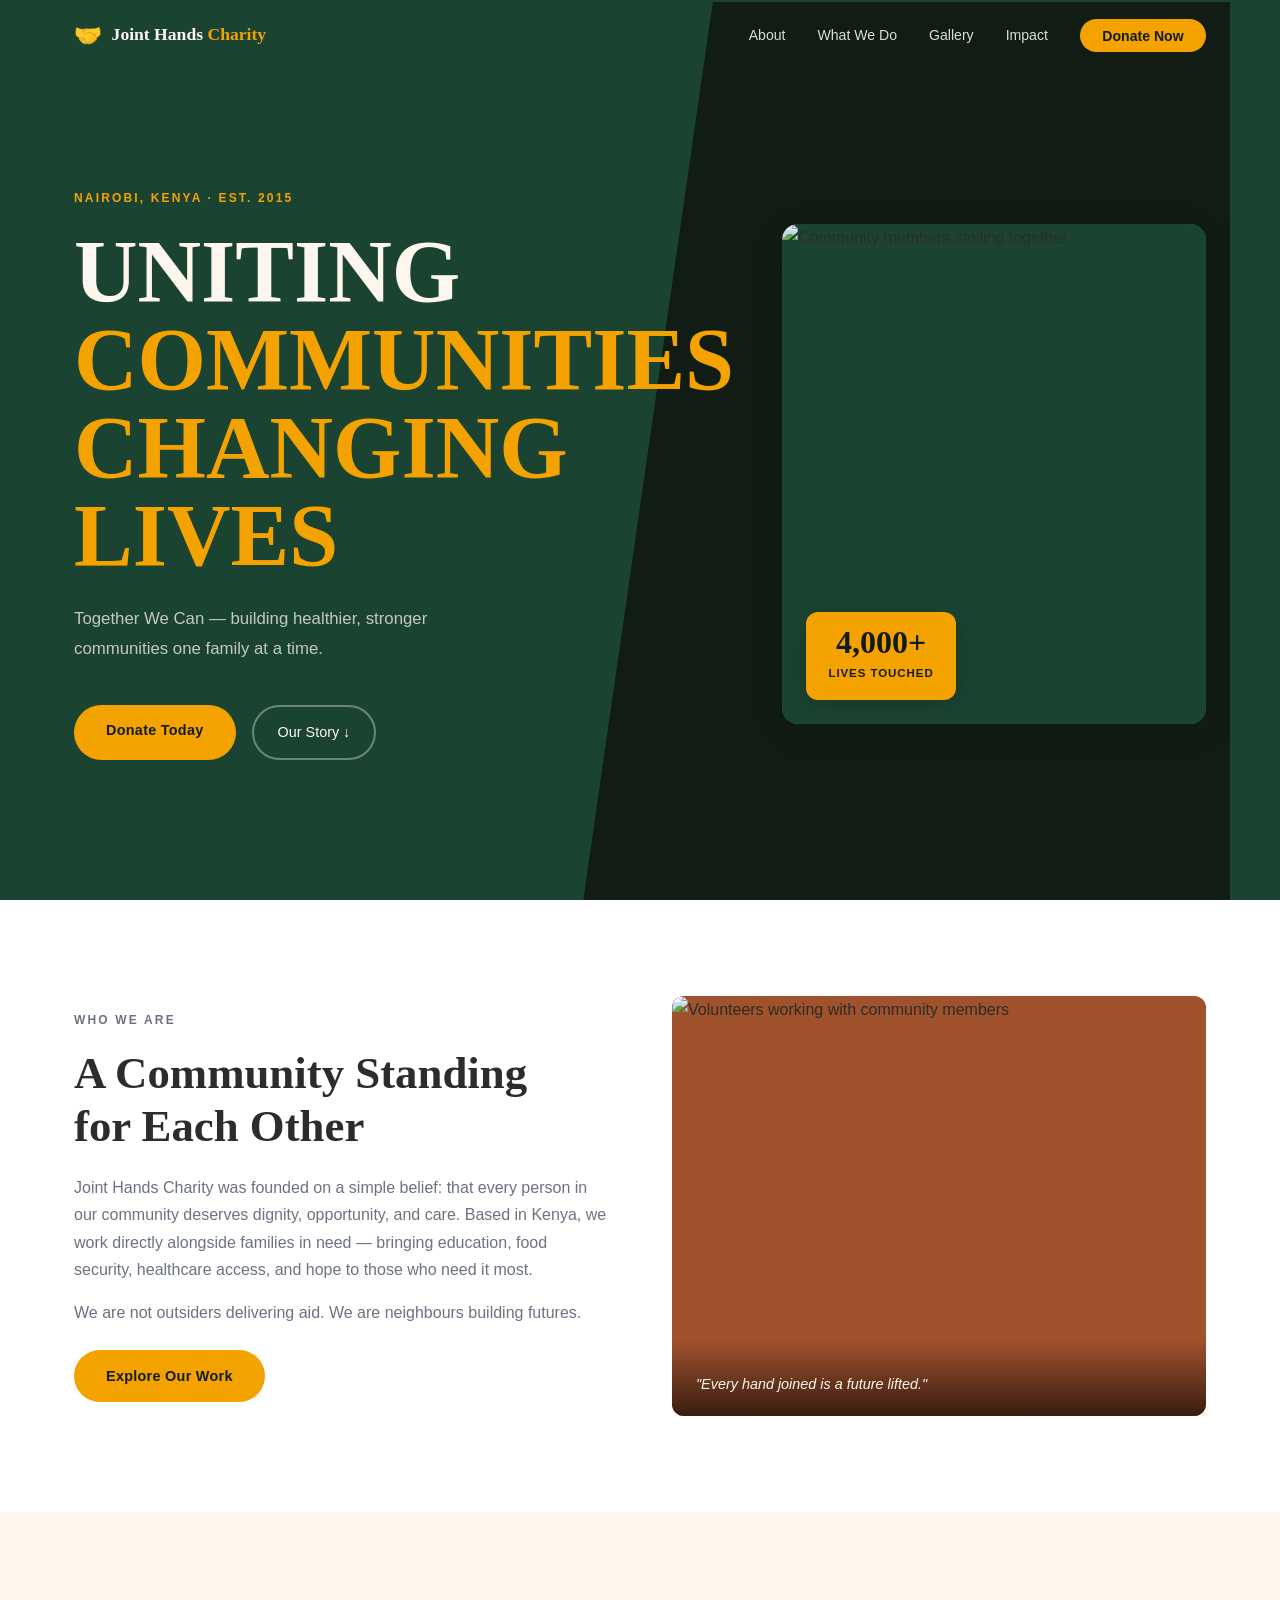
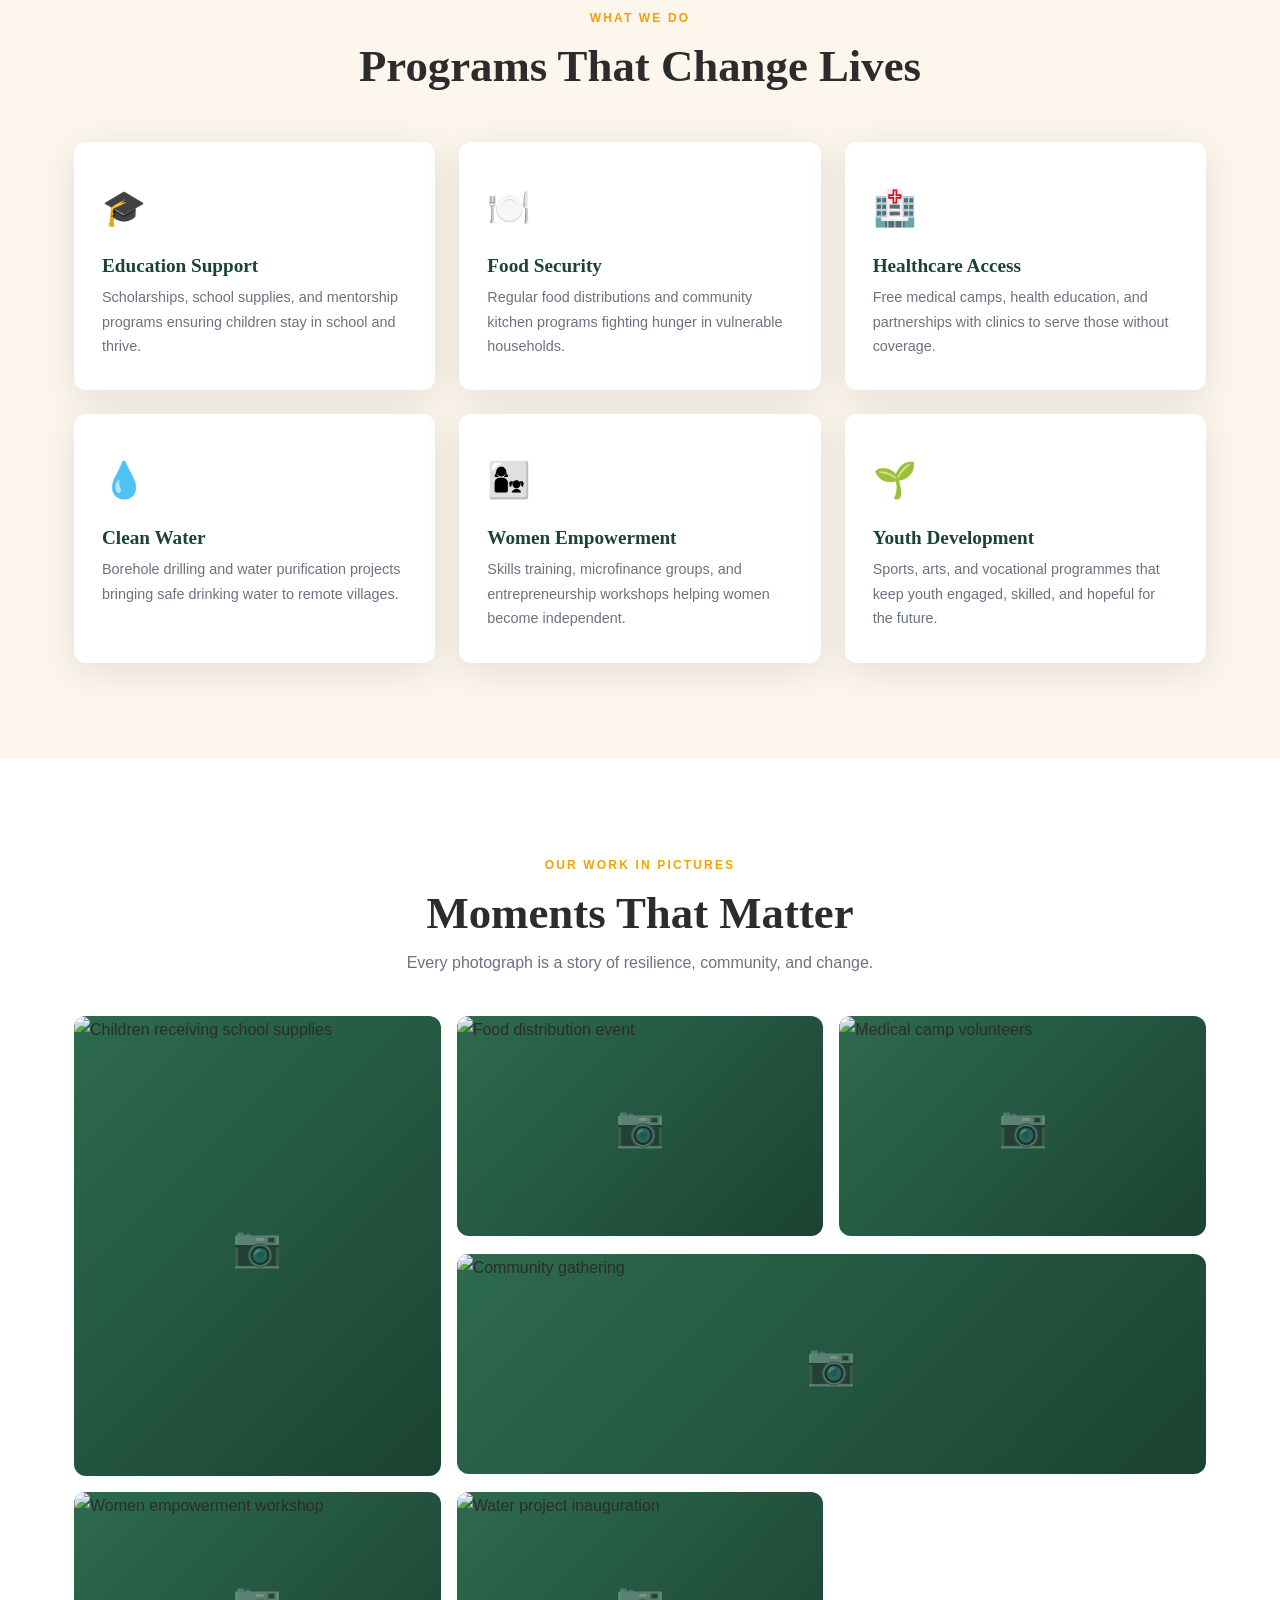
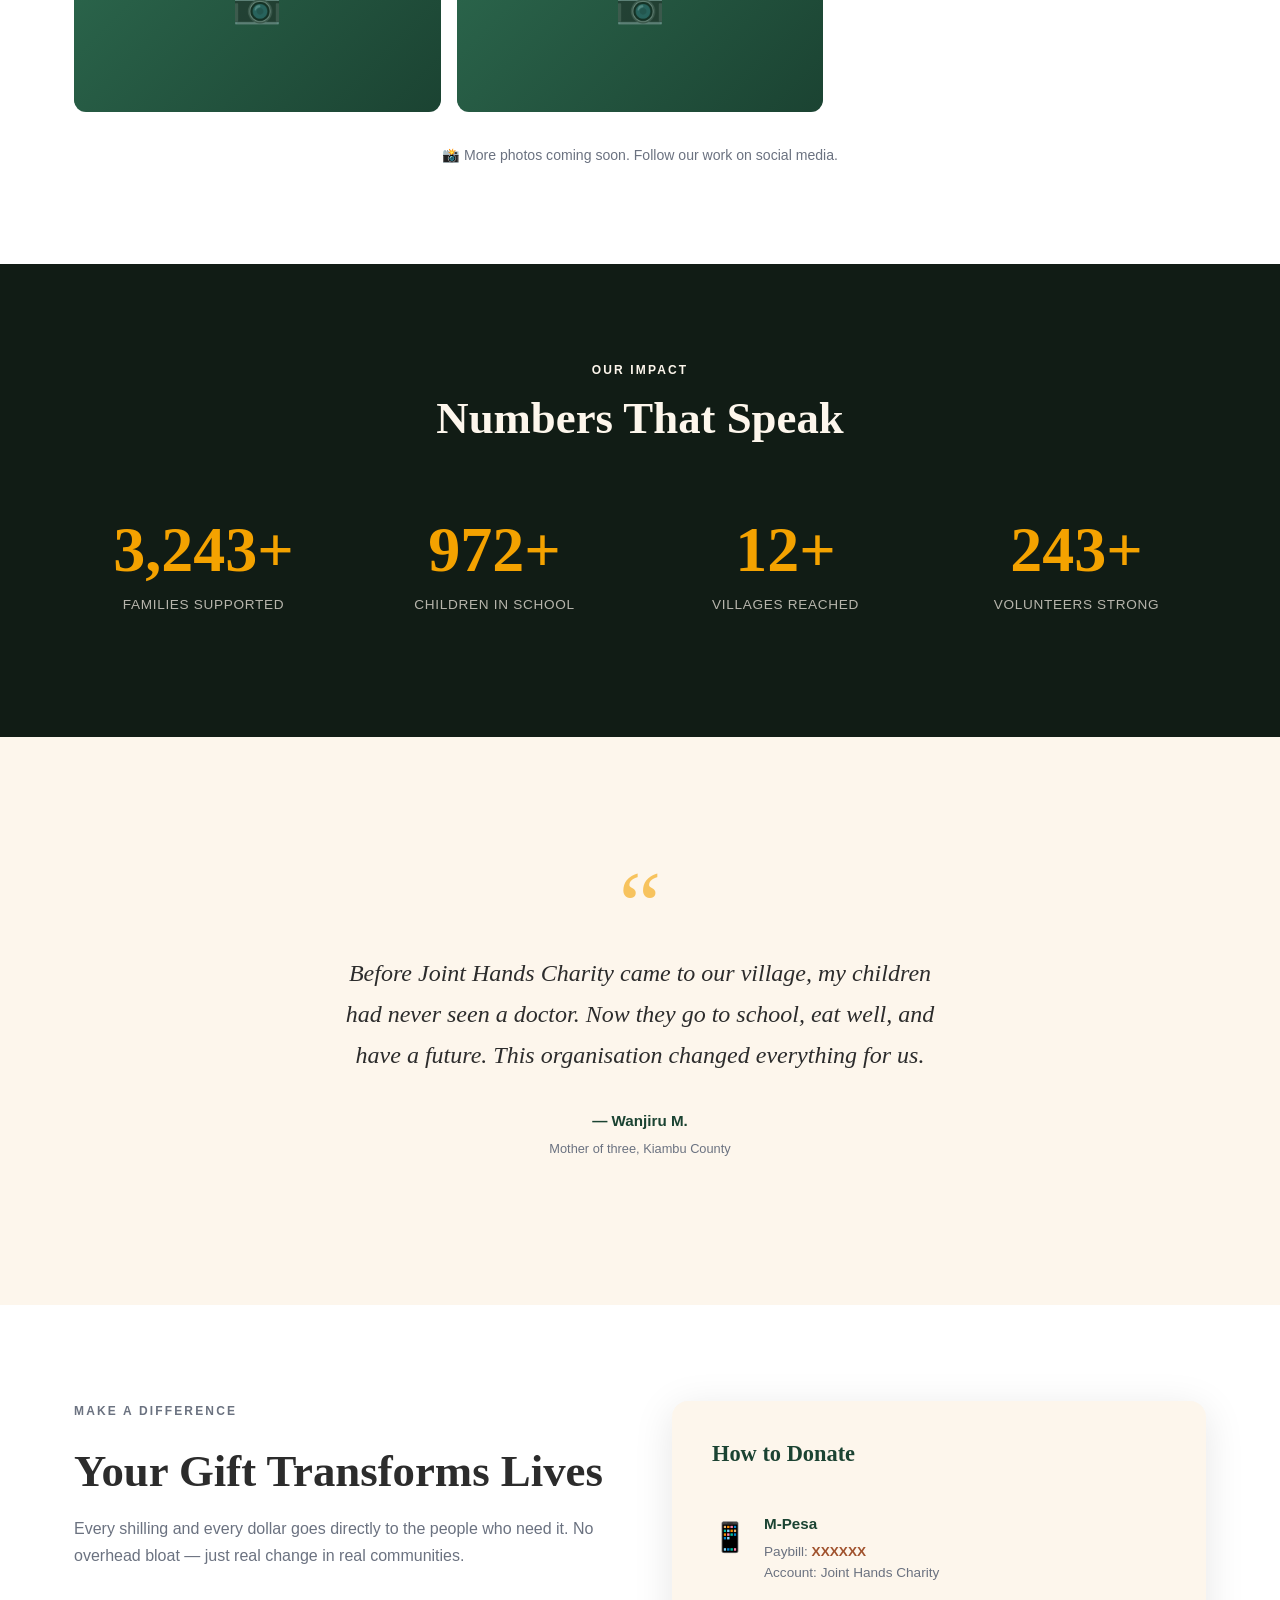
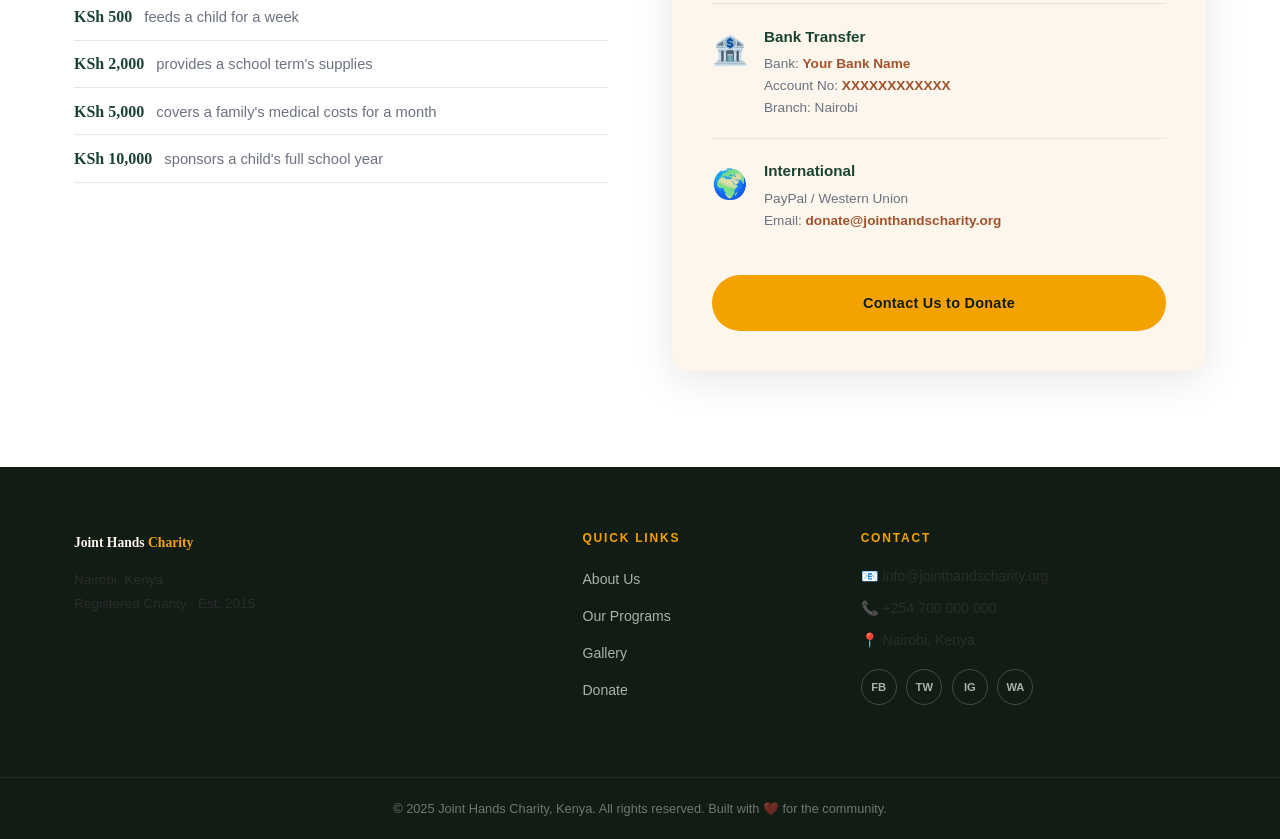
==== commit e774217c: "Update index.html" ====
--- a/index.html
+++ b/index.html
@@ -37,8 +37,8 @@
     <div class="hero-content">
       <p class="hero-eyebrow">Nairobi, Kenya · Est. 2015</p>
       <h1 class="hero-headline">
-        Pamoja<br/>
-        <span class="accent-word">Tunaweza.</span>
+        UNITING<br/>
+        <span class="accent-word">COMMUNITIES CHANGING LIVES</span>
       </h1>
       <p class="hero-sub">Together We Can — building healthier, stronger communities one family at a time.</p>
       <div class="hero-actions">
@@ -48,7 +48,7 @@
     </div>
     <div class="hero-image-block">
       <!-- Replace src with real photo -->
-      <img src="images/hero.jpg" alt="Community members smiling together in Kenya" onerror="this.style.background='#1B4332';this.removeAttribute('src')"/>
+      <img src="images/hero.jpg" alt="Community members smiling together" onerror="this.style.background='#1B4332';this.removeAttribute('src')"/>
       <div class="hero-badge">
         <span class="badge-number" data-target="4000">0</span>
         <span class="badge-label">Lives Touched</span>
--- a/style.css
+++ b/style.css
@@ -1,137 +1,631 @@
-/* Base Reset and Layout */
-* {
-    box-sizing: border-box;
-    margin: 0;
-    padding: 0;
-}
-
+/* ═══════════════════════════════════════
+   JOINT HANDS CHARITY — style.css
+   Palette:
+     --green:  #1B4332  (deep savanna)
+     --earth:  #A0522D  (warm earth)
+     --gold:   #F4A200  (Kenyan sun)
+     --cream:  #FDF6EC  (soft ground)
+     --dark:   #111C15  (near-black)
+     --text:   #2C2C2C
+═══════════════════════════════════════ */
+ 
+/* ── RESET & BASE ── */
+*, *::before, *::after { box-sizing: border-box; margin: 0; padding: 0; }
+ 
+:root {
+  --green:   #1B4332;
+  --green-mid: #2D6A4F;
+  --earth:   #A0522D;
+  --gold:    #F4A200;
+  --cream:   #FDF6EC;
+  --dark:    #111C15;
+  --text:    #2C2C2C;
+  --text-light: #6B7280;
+  --white:   #FFFFFF;
+  --radius:  12px;
+  --shadow:  0 8px 40px rgba(0,0,0,0.10);
+  --transition: 0.3s ease;
+}
+ 
+html { scroll-behavior: smooth; }
+ 
 body {
-    background-color: #000000; /* Dark background from screenshot */
-    display: flex;
+  font-family: 'Inter', sans-serif;
+  color: var(--text);
+  background: var(--white);
+  line-height: 1.7;
+  overflow-x: hidden;
+}
+ 
+h1, h2, h3, h4 {
+  font-family: 'Playfair Display', serif;
+  line-height: 1.2;
+}
+ 
+h2 { font-size: clamp(1.8rem, 4vw, 2.8rem); font-weight: 700; margin-bottom: 1rem; }
+h3 { font-size: 1.2rem; font-weight: 700; margin-bottom: 0.5rem; }
+p  { color: var(--text); margin-bottom: 1rem; }
+ 
+a { text-decoration: none; color: inherit; }
+ul { list-style: none; }
+img { display: block; width: 100%; height: 100%; object-fit: cover; }
+ 
+/* ── UTILITIES ── */
+.container { max-width: 1180px; margin: 0 auto; padding: 0 1.5rem; }
+.narrow    { max-width: 760px; }
+.section-pad { padding: 5rem 1.5rem; }
+.bg-cream  { background: var(--cream); }
+.bg-dark   { background: var(--dark); }
+.center    { text-align: center; }
+.light     { color: var(--cream) !important; }
+ 
+.section-eyebrow {
+  font-family: 'Inter', sans-serif;
+  font-size: 0.75rem;
+  font-weight: 600;
+  letter-spacing: 0.18em;
+  text-transform: uppercase;
+  color: var(--gold);
+  margin-bottom: 0.75rem;
+}
+.section-eyebrow.center { display: block; }
+.section-desc { color: var(--text-light); max-width: 520px; margin: 0 auto 2.5rem; }
+ 
+/* ── BUTTONS ── */
+.btn-primary {
+  display: inline-block;
+  background: var(--gold);
+  color: var(--dark);
+  font-family: 'Inter', sans-serif;
+  font-weight: 600;
+  font-size: 0.9rem;
+  padding: 0.85rem 2rem;
+  border-radius: 50px;
+  transition: var(--transition);
+  letter-spacing: 0.02em;
+}
+.btn-primary:hover { background: #d98f00; transform: translateY(-2px); box-shadow: 0 6px 20px rgba(244,162,0,0.35); }
+ 
+.btn-ghost {
+  display: inline-block;
+  color: var(--cream);
+  font-family: 'Inter', sans-serif;
+  font-weight: 500;
+  font-size: 0.9rem;
+  padding: 0.85rem 1.5rem;
+  border: 2px solid rgba(255,255,255,0.35);
+  border-radius: 50px;
+  transition: var(--transition);
+}
+.btn-ghost:hover { border-color: var(--gold); color: var(--gold); }
+ 
+.full-width { width: 100%; text-align: center; margin-top: 1.5rem; padding: 1rem; }
+ 
+/* ── NAVBAR ── */
+#navbar {
+  position: fixed;
+  top: 0; left: 0; right: 0;
+  z-index: 1000;
+  padding: 1rem 0;
+  transition: background 0.4s, box-shadow 0.4s;
+}
+#navbar.scrolled {
+  background: var(--dark);
+  box-shadow: 0 2px 20px rgba(0,0,0,0.25);
+  padding: 0.6rem 0;
+}
+ 
+.nav-inner {
+  max-width: 1180px;
+  margin: 0 auto;
+  padding: 0 1.5rem;
+  display: flex;
+  align-items: center;
+  justify-content: space-between;
+}
+ 
+.logo {
+  display: flex;
+  align-items: center;
+  gap: 0.6rem;
+  color: var(--cream);
+}
+.logo-icon { font-size: 1.4rem; }
+.logo-text {
+  font-family: 'Playfair Display', serif;
+  font-size: 1.1rem;
+  font-weight: 700;
+  color: var(--cream);
+}
+.logo-text em { color: var(--gold); font-style: normal; }
+ 
+.nav-links {
+  display: flex;
+  align-items: center;
+  gap: 2rem;
+}
+.nav-links a {
+  color: rgba(255,255,255,0.85);
+  font-size: 0.88rem;
+  font-weight: 500;
+  transition: color 0.2s;
+}
+.nav-links a:hover { color: var(--gold); }
+ 
+.nav-cta {
+  background: var(--gold) !important;
+  color: var(--dark) !important;
+  padding: 0.55rem 1.4rem;
+  border-radius: 50px;
+  font-weight: 600 !important;
+}
+.nav-cta:hover { background: #d98f00 !important; color: var(--dark) !important; }
+ 
+.hamburger {
+  display: none;
+  flex-direction: column;
+  gap: 5px;
+  background: none;
+  border: none;
+  cursor: pointer;
+  padding: 4px;
+}
+.hamburger span {
+  display: block;
+  width: 24px; height: 2px;
+  background: var(--cream);
+  border-radius: 2px;
+  transition: var(--transition);
+}
+ 
+/* ── HERO ── */
+.hero {
+  min-height: 100vh;
+  background: var(--green);
+  display: grid;
+  grid-template-columns: 1fr 1fr;
+  align-items: center;
+  position: relative;
+  overflow: hidden;
+  padding: 7rem 1.5rem 4rem;
+  max-width: 1180px;
+  margin: 0 auto;
+  gap: 3rem;
+}
+ 
+/* Full-bleed green background behind hero */
+body::before {
+  content: '';
+  position: fixed;
+  top: 0; left: 0;
+  width: 100%; height: 100vh;
+  background: var(--green);
+  z-index: -1;
+}
+ 
+.hero-diagonal {
+  position: absolute;
+  bottom: -2px; right: -2px;
+  width: 55%;
+  height: 100%;
+  background: var(--dark);
+  clip-path: polygon(20% 0%, 100% 0%, 100% 100%, 0% 100%);
+  z-index: 0;
+}
+ 
+.hero-content {
+  position: relative;
+  z-index: 2;
+  padding: 2rem 0;
+}
+ 
+.hero-eyebrow {
+  color: var(--gold);
+  font-size: 0.75rem;
+  font-weight: 600;
+  letter-spacing: 0.18em;
+  text-transform: uppercase;
+  margin-bottom: 1.25rem;
+}
+ 
+.hero-headline {
+  font-family: 'Playfair Display', serif;
+  font-size: clamp(3rem, 7vw, 5.5rem);
+  font-weight: 900;
+  color: var(--cream);
+  line-height: 1.0;
+  margin-bottom: 1.5rem;
+}
+.accent-word {
+  color: var(--gold);
+  display: block;
+}
+ 
+.hero-sub {
+  color: rgba(253,246,236,0.75);
+  font-size: 1.05rem;
+  max-width: 400px;
+  margin-bottom: 2.5rem;
+  line-height: 1.8;
+}
+ 
+.hero-actions {
+  display: flex;
+  gap: 1rem;
+  flex-wrap: wrap;
+}
+ 
+.hero-image-block {
+  position: relative;
+  z-index: 2;
+  height: 500px;
+  border-radius: 16px;
+  overflow: hidden;
+  box-shadow: var(--shadow);
+  background: var(--green-mid);
+}
+ 
+.hero-image-block img {
+  width: 100%;
+  height: 100%;
+  object-fit: cover;
+}
+ 
+.hero-badge {
+  position: absolute;
+  bottom: 1.5rem;
+  left: 1.5rem;
+  background: var(--gold);
+  border-radius: 12px;
+  padding: 0.9rem 1.4rem;
+  text-align: center;
+  box-shadow: 0 4px 20px rgba(0,0,0,0.2);
+}
+.badge-number {
+  display: block;
+  font-family: 'Playfair Display', serif;
+  font-size: 2rem;
+  font-weight: 900;
+  color: var(--dark);
+  line-height: 1;
+}
+.badge-number::after { content: '+'; }
+.badge-label {
+  font-size: 0.72rem;
+  font-weight: 600;
+  color: var(--dark);
+  letter-spacing: 0.08em;
+  text-transform: uppercase;
+}
+ 
+/* ── ABOUT ── */
+.about.section-pad { padding: 6rem 1.5rem; background: var(--white); }
+.two-col {
+  display: grid;
+  grid-template-columns: 1fr 1fr;
+  gap: 4rem;
+  align-items: center;
+}
+ 
+.about-text h2 { margin-bottom: 1.25rem; }
+.about-text p { color: var(--text-light); margin-bottom: 1rem; }
+.about-text .btn-primary { margin-top: 0.5rem; }
+ 
+.about-image {
+  position: relative;
+  height: 420px;
+  border-radius: var(--radius);
+  overflow: hidden;
+  background: #c8a97a;
+}
+.about-caption {
+  position: absolute;
+  bottom: 0; left: 0; right: 0;
+  background: linear-gradient(0deg, rgba(0,0,0,0.65) 0%, transparent 100%);
+  color: var(--cream);
+  font-style: italic;
+  font-size: 0.9rem;
+  padding: 2rem 1.5rem 1.2rem;
+}
+ 
+/* ── SERVICES ── */
+.services.section-pad { padding: 6rem 1.5rem; }
+.services h2 { margin-bottom: 3rem; }
+ 
+.services-grid {
+  display: grid;
+  grid-template-columns: repeat(3, 1fr);
+  gap: 1.5rem;
+}
+ 
+.service-card {
+  background: var(--white);
+  border-radius: var(--radius);
+  padding: 2rem 1.75rem;
+  box-shadow: var(--shadow);
+  transition: transform 0.25s, box-shadow 0.25s;
+  border-top: 4px solid transparent;
+}
+.service-card:hover {
+  transform: translateY(-6px);
+  box-shadow: 0 16px 48px rgba(0,0,0,0.12);
+  border-top-color: var(--gold);
+}
+ 
+.service-icon { font-size: 2.2rem; margin-bottom: 1rem; }
+.service-card h3 { color: var(--green); }
+.service-card p  { color: var(--text-light); font-size: 0.9rem; margin: 0; }
+ 
+/* ── GALLERY ── */
+.gallery.section-pad { padding: 6rem 1.5rem; }
+.gallery h2 { margin-bottom: 0.5rem; }
+ 
+.photo-grid {
+  display: grid;
+  grid-template-columns: repeat(3, 1fr);
+  grid-template-rows: auto auto;
+  gap: 1rem;
+  margin-bottom: 2rem;
+}
+ 
+.photo-item {
+  position: relative;
+  border-radius: var(--radius);
+  overflow: hidden;
+  height: 220px;
+  background: #c8d5cb;
+  cursor: pointer;
+}
+.photo-item.tall { grid-row: span 2; height: auto; min-height: 460px; }
+.photo-item.wide { grid-column: span 2; }
+ 
+.photo-item img { transition: transform 0.4s ease; }
+.photo-item:hover img { transform: scale(1.05); }
+ 
+/* Placeholder when image fails */
+.photo-item.placeholder { background: linear-gradient(135deg, var(--green-mid), var(--green)); }
+.photo-item.placeholder::after {
+  content: '📷';
+  position: absolute;
+  top: 50%; left: 50%;
+  transform: translate(-50%, -50%);
+  font-size: 2.5rem;
+  opacity: 0.4;
+}
+ 
+.photo-overlay {
+  position: absolute;
+  inset: 0;
+  background: linear-gradient(0deg, rgba(27,67,50,0.75) 0%, transparent 60%);
+  opacity: 0;
+  transition: opacity 0.3s;
+  display: flex;
+  align-items: flex-end;
+  padding: 1.2rem;
+}
+.photo-item:hover .photo-overlay { opacity: 1; }
+.photo-overlay span {
+  color: var(--cream);
+  font-size: 0.85rem;
+  font-weight: 600;
+  letter-spacing: 0.05em;
+}
+ 
+.gallery-note {
+  color: var(--text-light);
+  font-size: 0.88rem;
+  margin: 0;
+}
+ 
+/* ── IMPACT ── */
+.impact.section-pad { padding: 6rem 1.5rem; }
+.impact h2 { color: var(--cream); margin-bottom: 3rem; }
+ 
+.impact-grid {
+  display: grid;
+  grid-template-columns: repeat(4, 1fr);
+  gap: 2rem;
+  text-align: center;
+}
+ 
+.impact-item { padding: 1.5rem; }
+.impact-number {
+  display: block;
+  font-family: 'Playfair Display', serif;
+  font-size: clamp(2.5rem, 5vw, 4rem);
+  font-weight: 900;
+  color: var(--gold);
+  line-height: 1;
+  margin-bottom: 0.5rem;
+}
+.impact-number::after { content: '+'; }
+.impact-label {
+  color: rgba(253,246,236,0.7);
+  font-size: 0.85rem;
+  font-weight: 500;
+  letter-spacing: 0.05em;
+  text-transform: uppercase;
+}
+ 
+/* ── TESTIMONIAL ── */
+.testimonial.section-pad { padding: 6rem 1.5rem; }
+.quote-block {
+  text-align: center;
+  padding: 3rem;
+}
+.quote-mark {
+  font-family: 'Playfair Display', serif;
+  font-size: 6rem;
+  color: var(--gold);
+  line-height: 0.5;
+  margin-bottom: 1.5rem;
+  opacity: 0.6;
+}
+.quote-text {
+  font-family: 'Playfair Display', serif;
+  font-size: clamp(1.1rem, 2.5vw, 1.5rem);
+  font-style: italic;
+  color: var(--text);
+  line-height: 1.7;
+  margin-bottom: 2rem;
+}
+.quote-author strong { display: block; font-family: 'Inter', sans-serif; font-size: 0.95rem; color: var(--green); }
+.quote-author span   { font-size: 0.8rem; color: var(--text-light); }
+ 
+/* ── DONATE ── */
+.donate.section-pad { padding: 6rem 1.5rem; background: var(--white); }
+.donate-inner {
+  display: grid;
+  grid-template-columns: 1fr 1fr;
+  gap: 4rem;
+  align-items: start;
+}
+ 
+.donate-text h2 { margin-bottom: 1rem; }
+.donate-text p  { color: var(--text-light); margin-bottom: 1.5rem; }
+ 
+.donate-impact-list { margin: 0; }
+.donate-impact-list li {
+  padding: 0.6rem 0;
+  border-bottom: 1px solid #e5e7eb;
+  font-size: 0.92rem;
+  color: var(--text-light);
+}
+.donate-amount {
+  font-family: 'Playfair Display', serif;
+  font-weight: 700;
+  color: var(--green);
+  font-size: 1rem;
+  margin-right: 0.5rem;
+}
+ 
+.donate-card {
+  background: var(--cream);
+  border-radius: 16px;
+  padding: 2.5rem;
+  box-shadow: var(--shadow);
+}
+.donate-card h3 {
+  font-size: 1.4rem;
+  margin-bottom: 1.5rem;
+  color: var(--green);
+}
+ 
+.donate-method {
+  display: flex;
+  gap: 1rem;
+  align-items: flex-start;
+  padding: 1.2rem 0;
+  border-bottom: 1px solid rgba(0,0,0,0.07);
+}
+.donate-method:last-of-type { border-bottom: none; }
+.method-icon { font-size: 1.8rem; flex-shrink: 0; margin-top: 2px; }
+.donate-method strong { display: block; color: var(--green); margin-bottom: 0.25rem; font-size: 0.95rem; }
+.donate-method p { font-size: 0.85rem; color: var(--text-light); margin: 0; line-height: 1.6; }
+.highlight { color: var(--earth); font-weight: 600; }
+ 
+/* ── FOOTER ── */
+.footer { background: var(--dark); color: rgba(255,255,255,0.65); }
+.footer-inner {
+  display: grid;
+  grid-template-columns: 2fr 1fr 1.5fr;
+  gap: 3rem;
+  padding: 4rem 1.5rem;
+}
+ 
+.footer-logo { color: var(--cream) !important; font-size: 1.1rem; margin-bottom: 0.75rem; }
+.footer-brand p { font-size: 0.85rem; line-height: 1.8; }
+ 
+.footer-links h4,
+.footer-contact h4 {
+  font-family: 'Inter', sans-serif;
+  font-size: 0.75rem;
+  font-weight: 600;
+  letter-spacing: 0.15em;
+  text-transform: uppercase;
+  color: var(--gold);
+  margin-bottom: 1.25rem;
+}
+.footer-links ul li { margin-bottom: 0.6rem; }
+.footer-links a { font-size: 0.88rem; transition: color 0.2s; }
+.footer-links a:hover { color: var(--gold); }
+ 
+.footer-contact p { font-size: 0.88rem; margin-bottom: 0.5rem; }
+ 
+.social-links {
+  display: flex;
+  gap: 0.6rem;
+  margin-top: 1rem;
+}
+.social-links a {
+  display: inline-flex;
+  align-items: center;
+  justify-content: center;
+  width: 36px; height: 36px;
+  border-radius: 50%;
+  border: 1px solid rgba(255,255,255,0.2);
+  font-size: 0.7rem;
+  font-weight: 700;
+  transition: var(--transition);
+}
+.social-links a:hover { background: var(--gold); border-color: var(--gold); color: var(--dark); }
+ 
+.footer-bottom {
+  border-top: 1px solid rgba(255,255,255,0.08);
+  text-align: center;
+  padding: 1.25rem 1.5rem;
+}
+.footer-bottom p { font-size: 0.8rem; margin: 0; color: rgba(255,255,255,0.4); }
+ 
+/* ── RESPONSIVE ── */
+@media (max-width: 960px) {
+  .hero {
+    grid-template-columns: 1fr;
+    text-align: center;
+    padding: 6rem 1.5rem 3rem;
+    gap: 2rem;
+  }
+  .hero-diagonal { display: none; }
+  .hero-sub { max-width: 100%; }
+  .hero-actions { justify-content: center; }
+  .hero-image-block { height: 320px; }
+ 
+  .two-col         { grid-template-columns: 1fr; gap: 2.5rem; }
+  .about-image     { height: 320px; }
+  .services-grid   { grid-template-columns: repeat(2, 1fr); }
+  .impact-grid     { grid-template-columns: repeat(2, 1fr); }
+  .donate-inner    { grid-template-columns: 1fr; }
+  .footer-inner    { grid-template-columns: 1fr 1fr; }
+  .photo-grid      { grid-template-columns: 1fr 1fr; }
+  .photo-item.tall { min-height: 300px; }
+}
+ 
+@media (max-width: 640px) {
+  .section-pad { padding: 4rem 1rem; }
+  .services-grid { grid-template-columns: 1fr; }
+  .impact-grid   { grid-template-columns: repeat(2, 1fr); }
+  .photo-grid    { grid-template-columns: 1fr; }
+  .photo-item.tall, .photo-item.wide { grid-row: span 1; grid-column: span 1; height: 220px; min-height: 220px; }
+  .footer-inner  { grid-template-columns: 1fr; gap: 2rem; }
+  .donate-card   { padding: 1.5rem; }
+ 
+  /* Hamburger */
+  .hamburger { display: flex; }
+  .nav-links {
+    display: none;
+    position: fixed;
+    top: 0; left: 0; right: 0; bottom: 0;
+    background: var(--dark);
+    flex-direction: column;
     justify-content: center;
     align-items: center;
-    height: 100vh;
-    font-family: 'Nunito', sans-serif;
-    overflow: hidden;
-}
-
-/* Doodle Wrapper */
-.doodle-container {
-    display: flex;
-    align-items: center;
-    background: #1a1a1a;
-    padding: 20px 40px;
-    border-radius: 20px;
-    box-shadow: inset 0 0 20px rgba(0,0,0,0.8);
-}
-
-.letter {
-    font-size: 5rem;
-    color: #d6df56; /* The pale yellow/green from the screenshot */
-    letter-spacing: -2px;
-}
-
-/* Animation Canvas */
-.action-zone {
-    position: relative;
-    width: 140px;
-    height: 80px;
-    margin: 0 10px;
-}
-
-/* Universal Player Styling */
-.player {
-    position: absolute;
-    bottom: 10px;
-}
-
-.head {
-    width: 16px;
-    height: 16px;
-    border-radius: 50%;
-    position: absolute;
-    top: -20px;
-    left: 2px;
-}
-
-.torso {
-    width: 20px;
-    height: 30px;
-    border-radius: 5px;
-}
-
-.leg {
-    width: 6px;
-    height: 20px;
-    border-radius: 3px;
-    position: absolute;
-    top: 25px;
-    transform-origin: top center; /* Critical for realistic pivoting */
-}
-
-/* Background Player (Pink) */
-.player-pink {
-    left: 10px;
-    transform: scale(0.85); /* Slightly smaller for depth of field */
-    z-index: 1;
-}
-.player-pink .head, .player-pink .torso { background-color: #d13d7c; }
-
-/* Foreground Kicker (White) */
-.player-white {
-    left: 50px;
-    z-index: 2;
-}
-.player-white .head, .player-white .torso, .player-white .leg { background-color: #ffffff; }
-
-.standing-leg {
-    left: 4px;
-}
-
-.kicking-leg {
-    left: 10px;
-    /* Animation driven by JS class injection */
-}
-
-/* The Soccer Ball */
-.ball {
-    width: 14px;
-    height: 14px;
-    background-color: #ffffff;
-    border-radius: 50%;
-    position: absolute;
-    bottom: -2px;
-    left: 65px;
-    z-index: 3;
-    /* Adding standard soccer ball pentagon pattern illusion via radial gradient */
-    background-image: radial-gradient(circle at 30% 30%, #fff 20%, #333 80%);
-    box-shadow: 2px 2px 5px rgba(0,0,0,0.5);
-}
-
-/* Keyframes for the Kick Execution */
-@keyframes strikePhase {
-    0%   { transform: rotate(0deg); }
-    30%  { transform: rotate(-50deg); } /* Wind up - storing potential energy */
-    45%  { transform: rotate(70deg); }  /* Impact / Release */
-    70%  { transform: rotate(70deg); }  /* Follow through */
-    100% { transform: rotate(0deg); }   /* Reset to neutral */
-}
-
-/* Keyframes for the Ball Trajectory */
-@keyframes flightPath {
-    0% { 
-        transform: translate(0, 0) rotate(0deg); 
-        opacity: 1; 
-    }
-    40% { 
-        transform: translate(60px, -40px) rotate(360deg); /* Apex of the curve */
-    }
-    80% { 
-        transform: translate(120px, 0px) rotate(720deg); /* Ground contact */
-        opacity: 1; 
-    }
-    100% { 
-        transform: translate(140px, 0px) rotate(900deg); /* Roll out */
-        opacity: 0; 
-    }
-}
+    gap: 2rem;
+    z-index: 999;
+  }
+  .nav-links.open { display: flex; }
+  .nav-links a { font-size: 1.2rem; }
+}
+ 
+@media (prefers-reduced-motion: reduce) {
+  *, *::before, *::after { transition: none !important; animation: none !important; }
+}
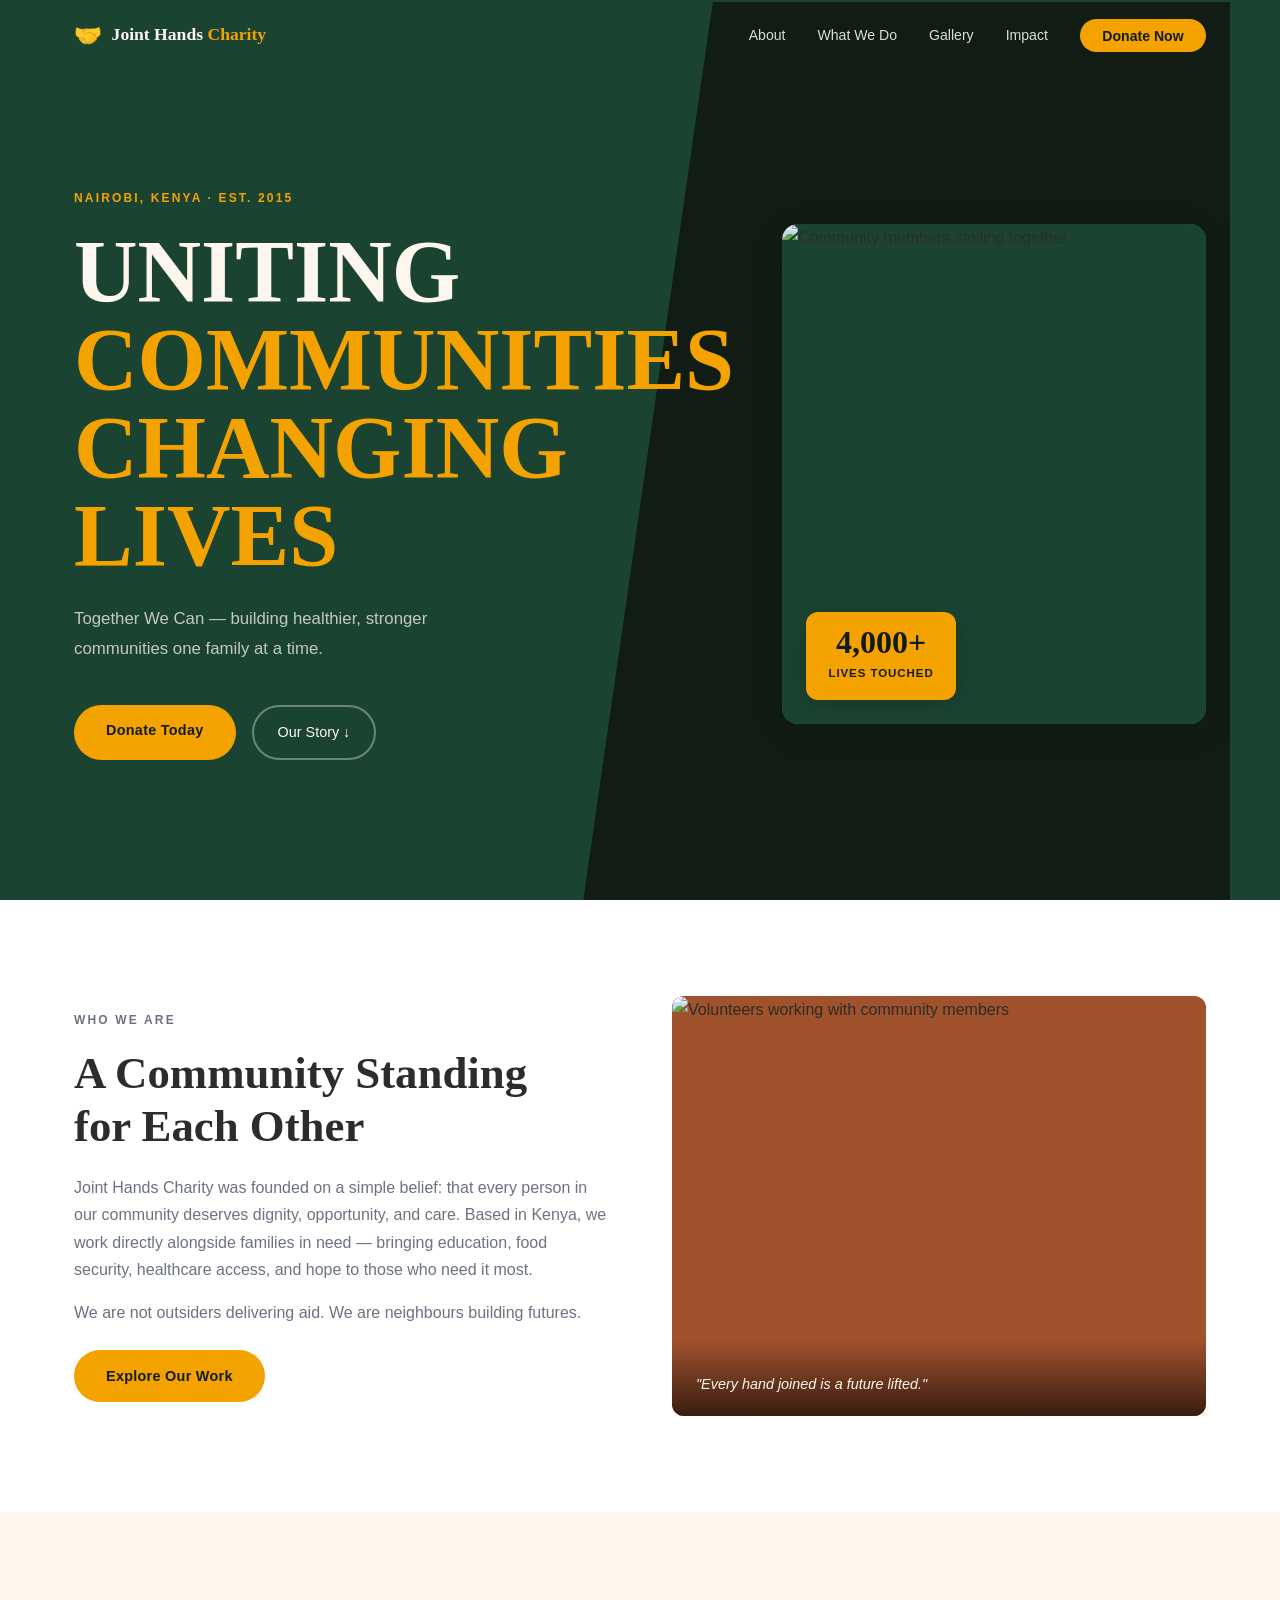
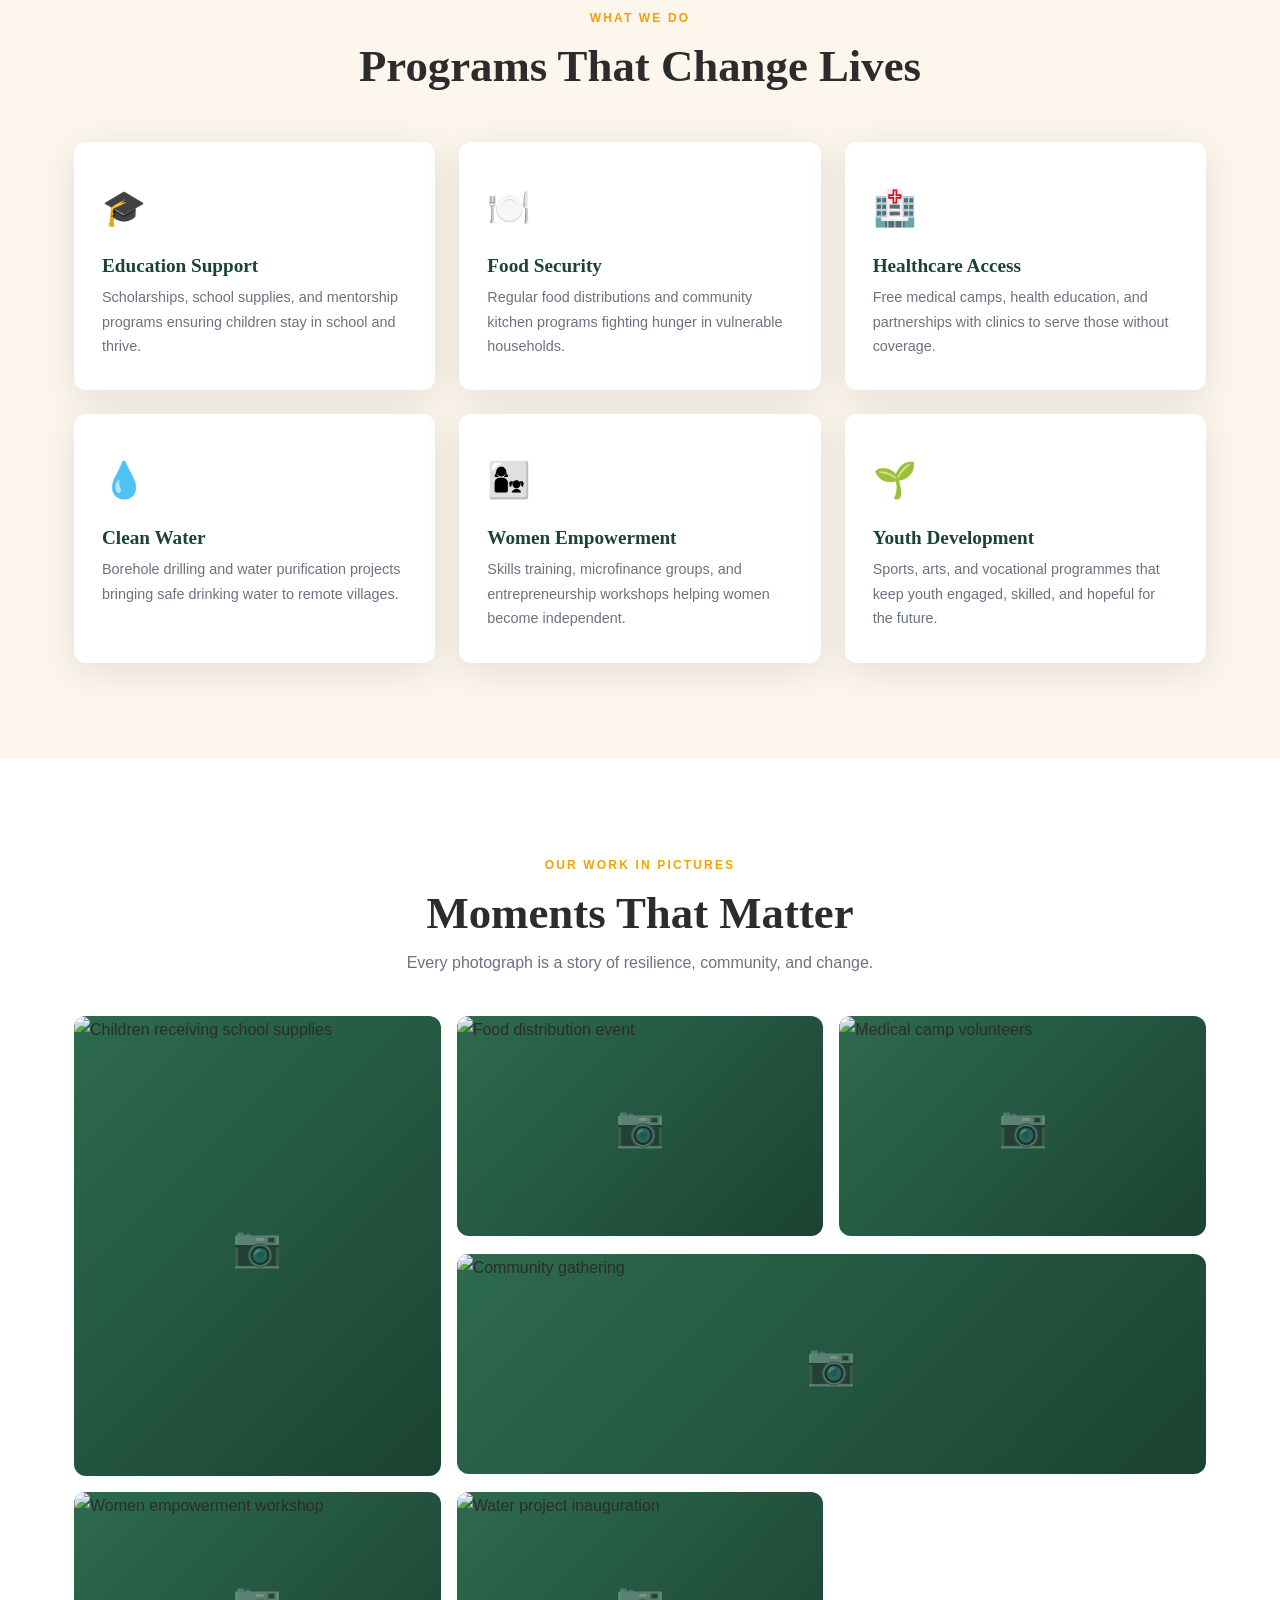
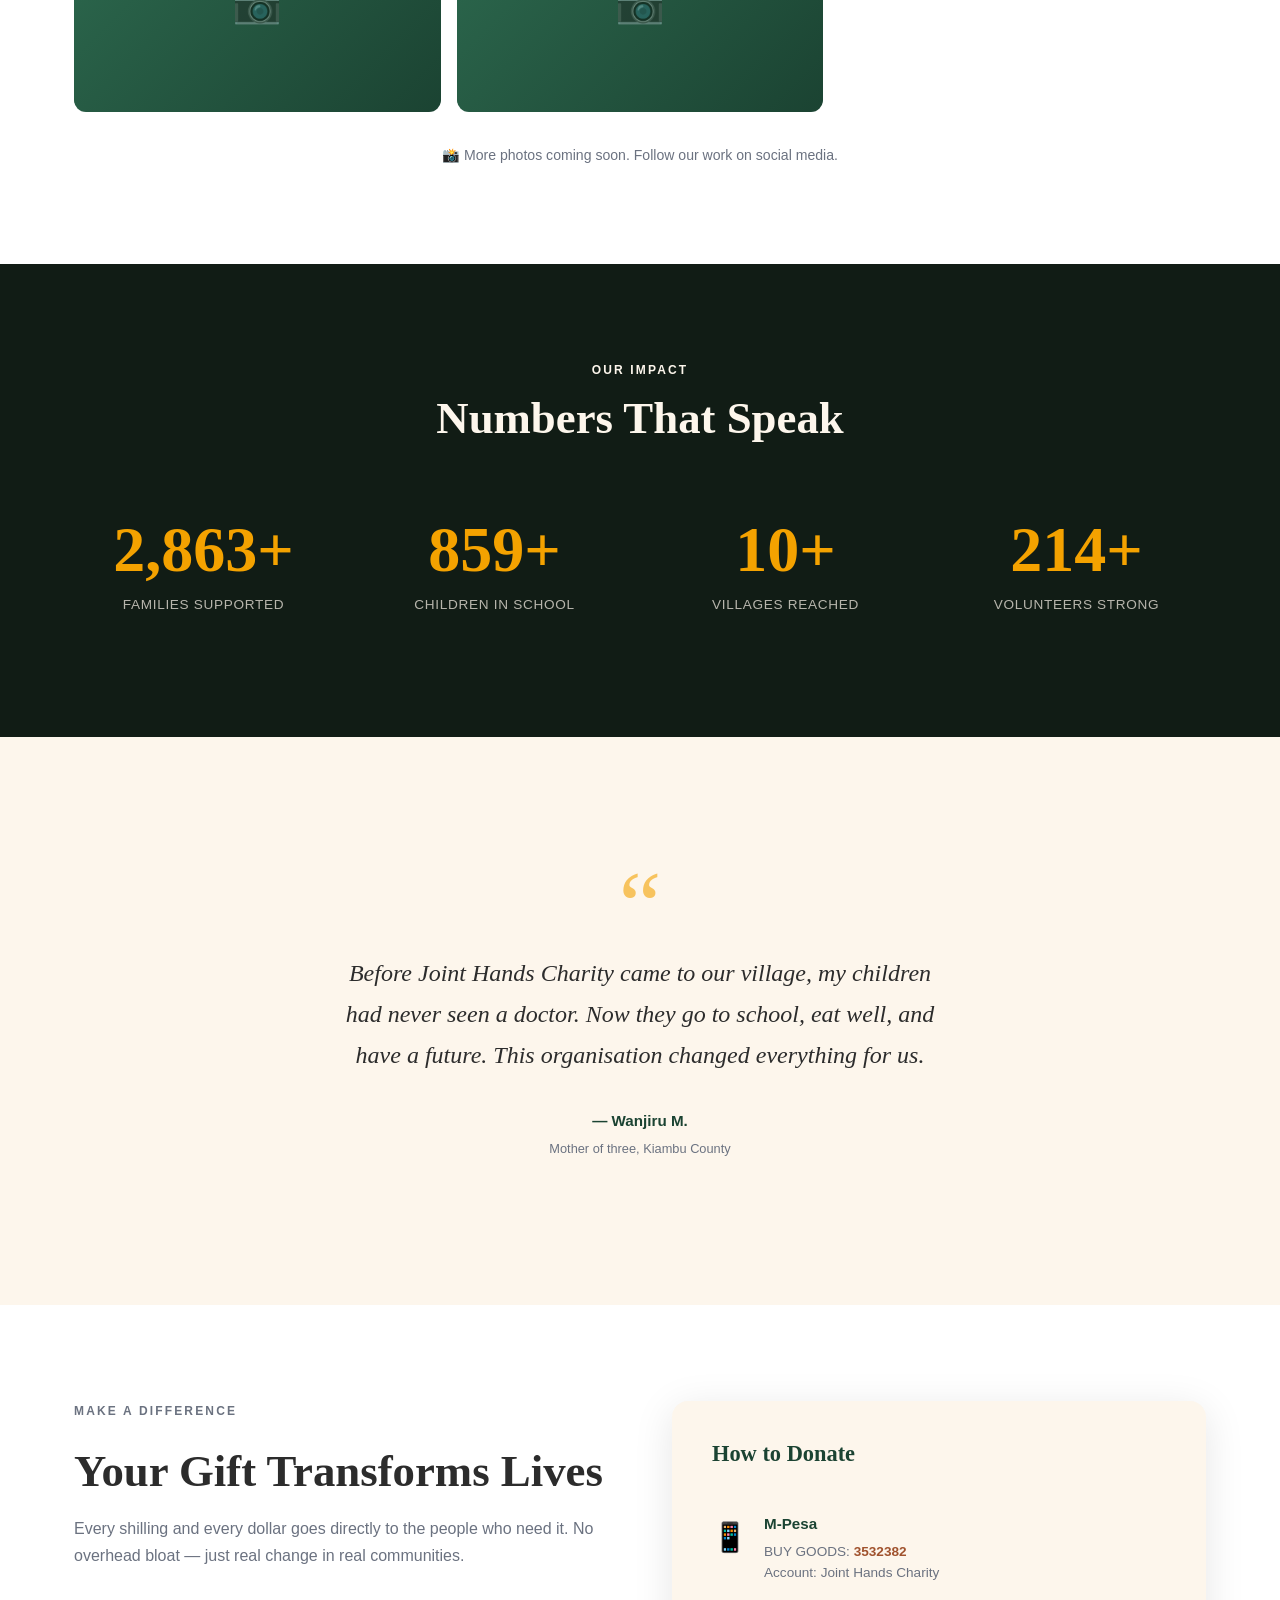
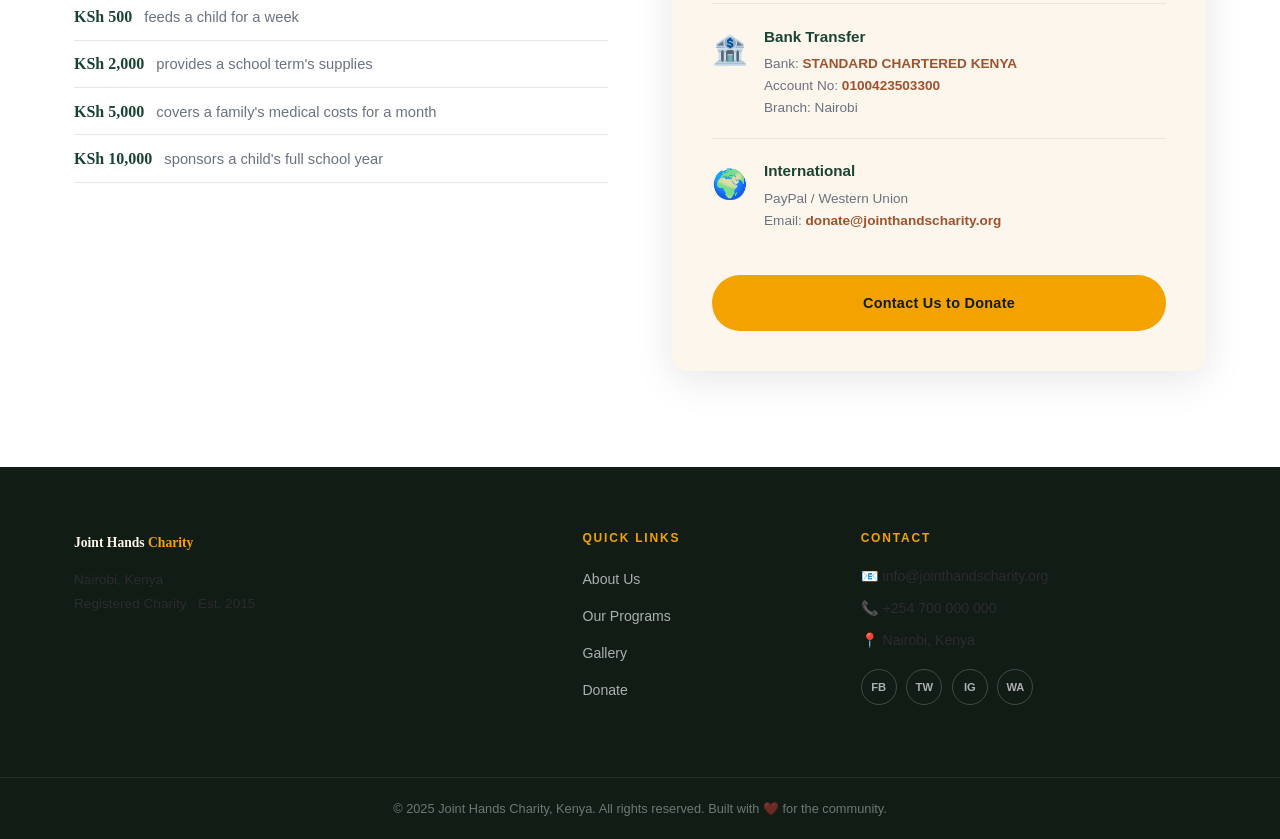
==== commit a26d5f32: "Update index.html" ====
--- a/index.html
+++ b/index.html
@@ -220,7 +220,7 @@
             <div class="method-icon">📱</div>
             <div>
               <strong>M-Pesa</strong>
-              <p>Paybill: <span class="highlight">XXXXXX</span><br/>Account: Joint Hands Charity</p>
+              <p>BUY GOODS: <span class="highlight">3532382</span><br/>Account: Joint Hands Charity</p>
             </div>
           </div>
  
@@ -228,8 +228,8 @@
             <div class="method-icon">🏦</div>
             <div>
               <strong>Bank Transfer</strong>
-              <p>Bank: <span class="highlight">Your Bank Name</span><br/>
-              Account No: <span class="highlight">XXXXXXXXXXXX</span><br/>
+              <p>Bank: <span class="highlight">STANDARD CHARTERED KENYA</span><br/>
+              Account No: <span class="highlight">0100423503300</span><br/>
               Branch: Nairobi</p>
             </div>
           </div>
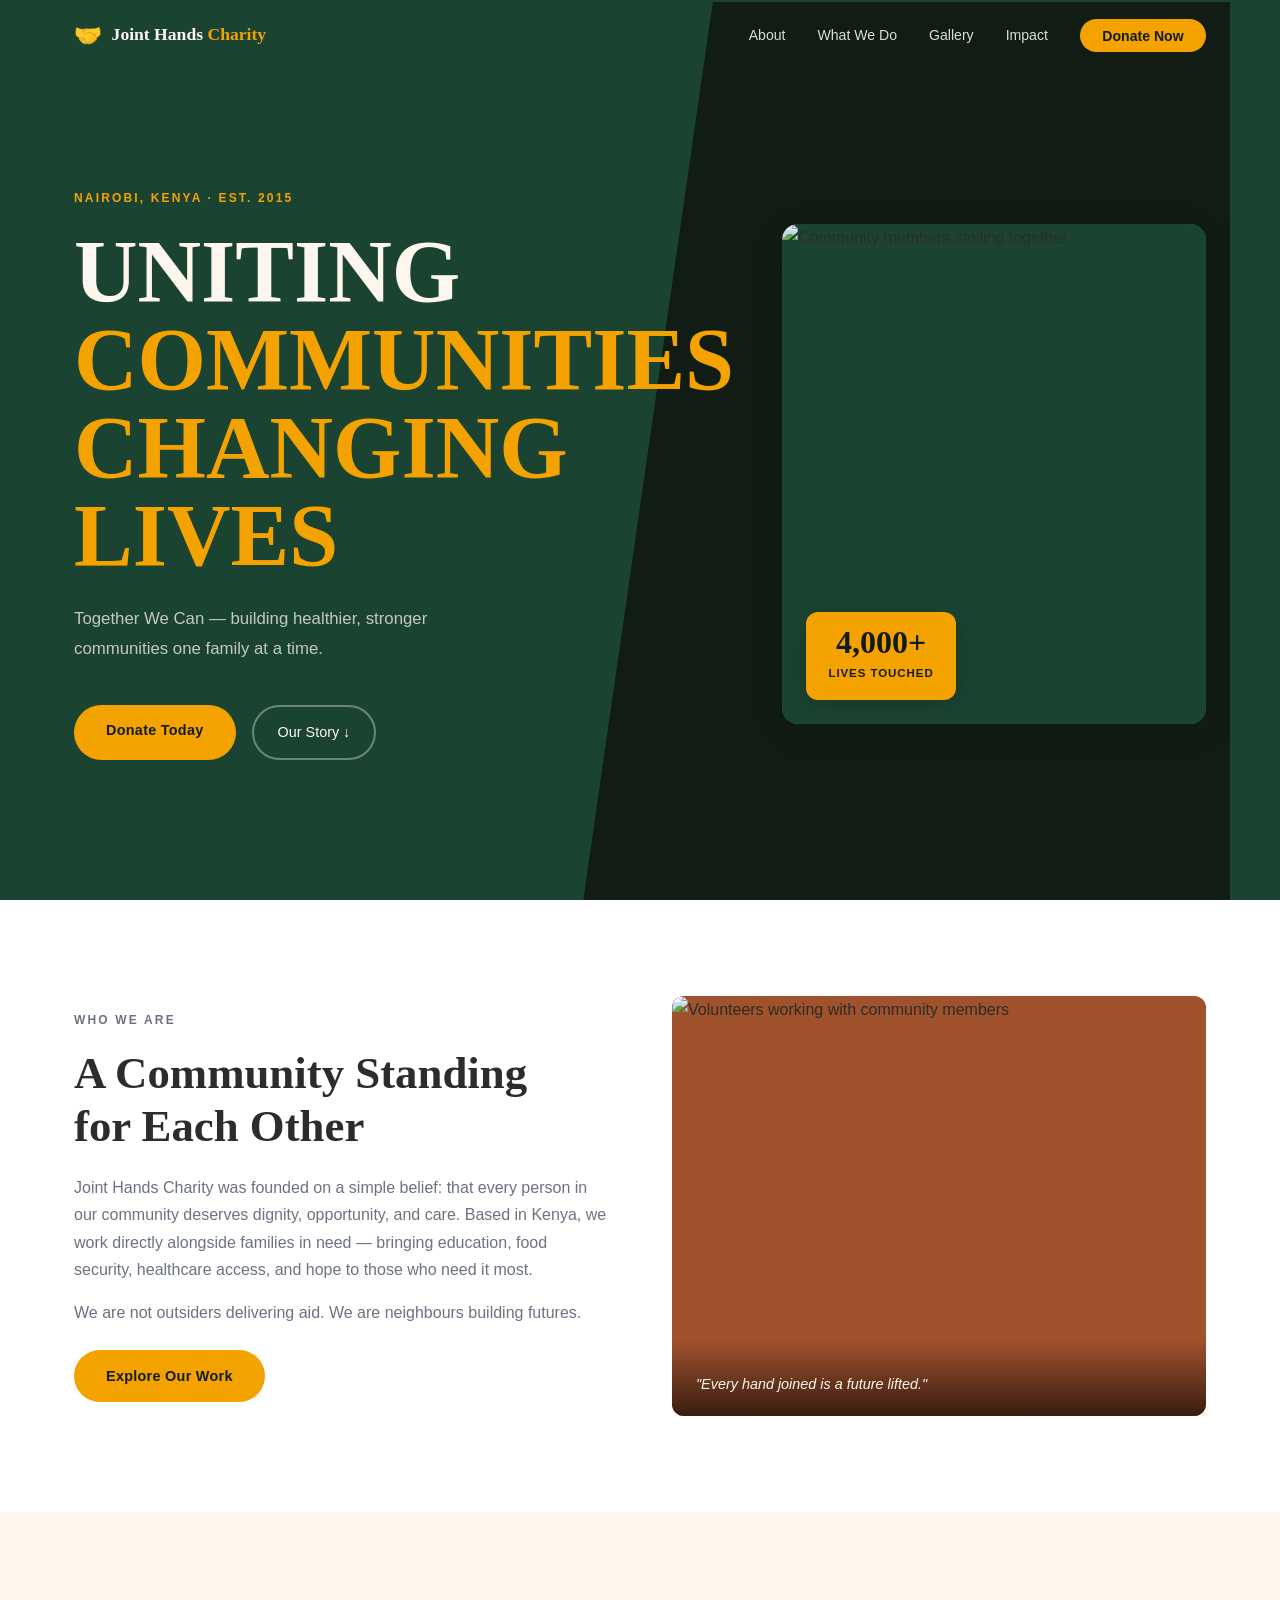
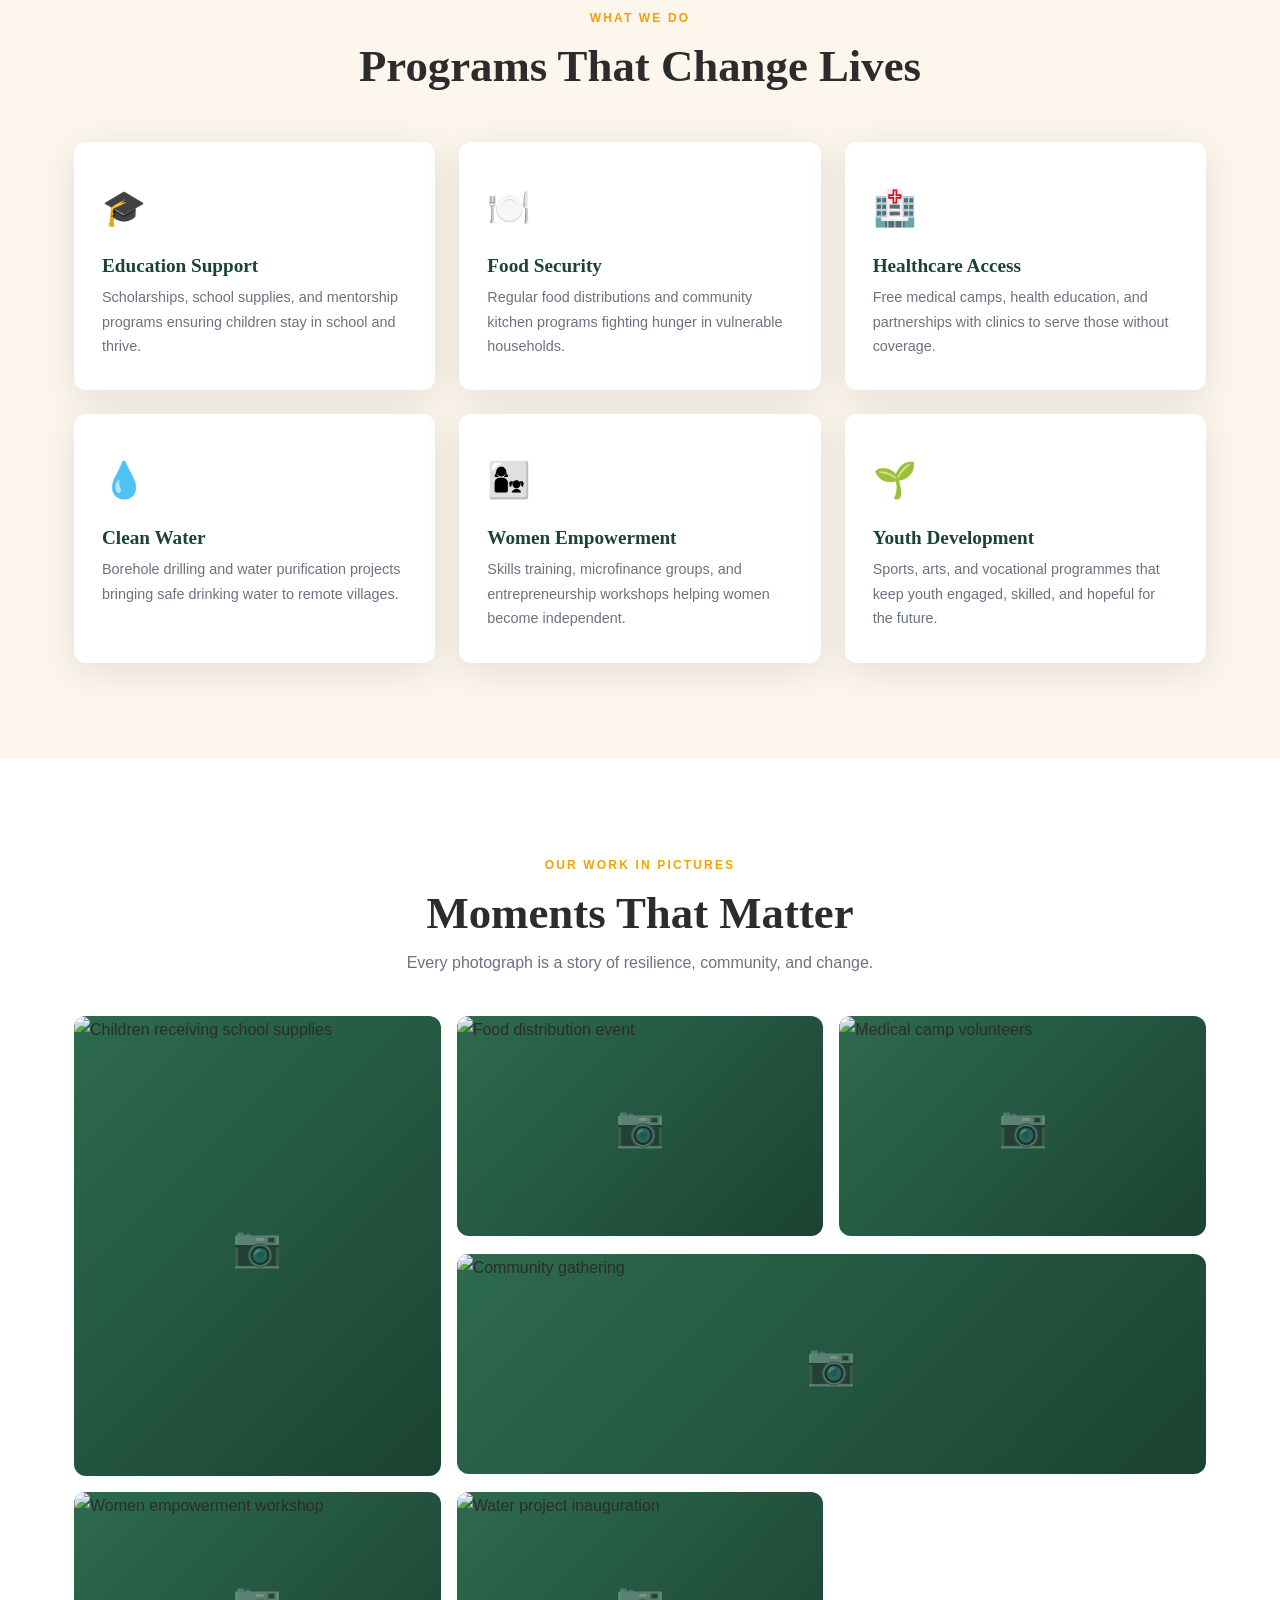
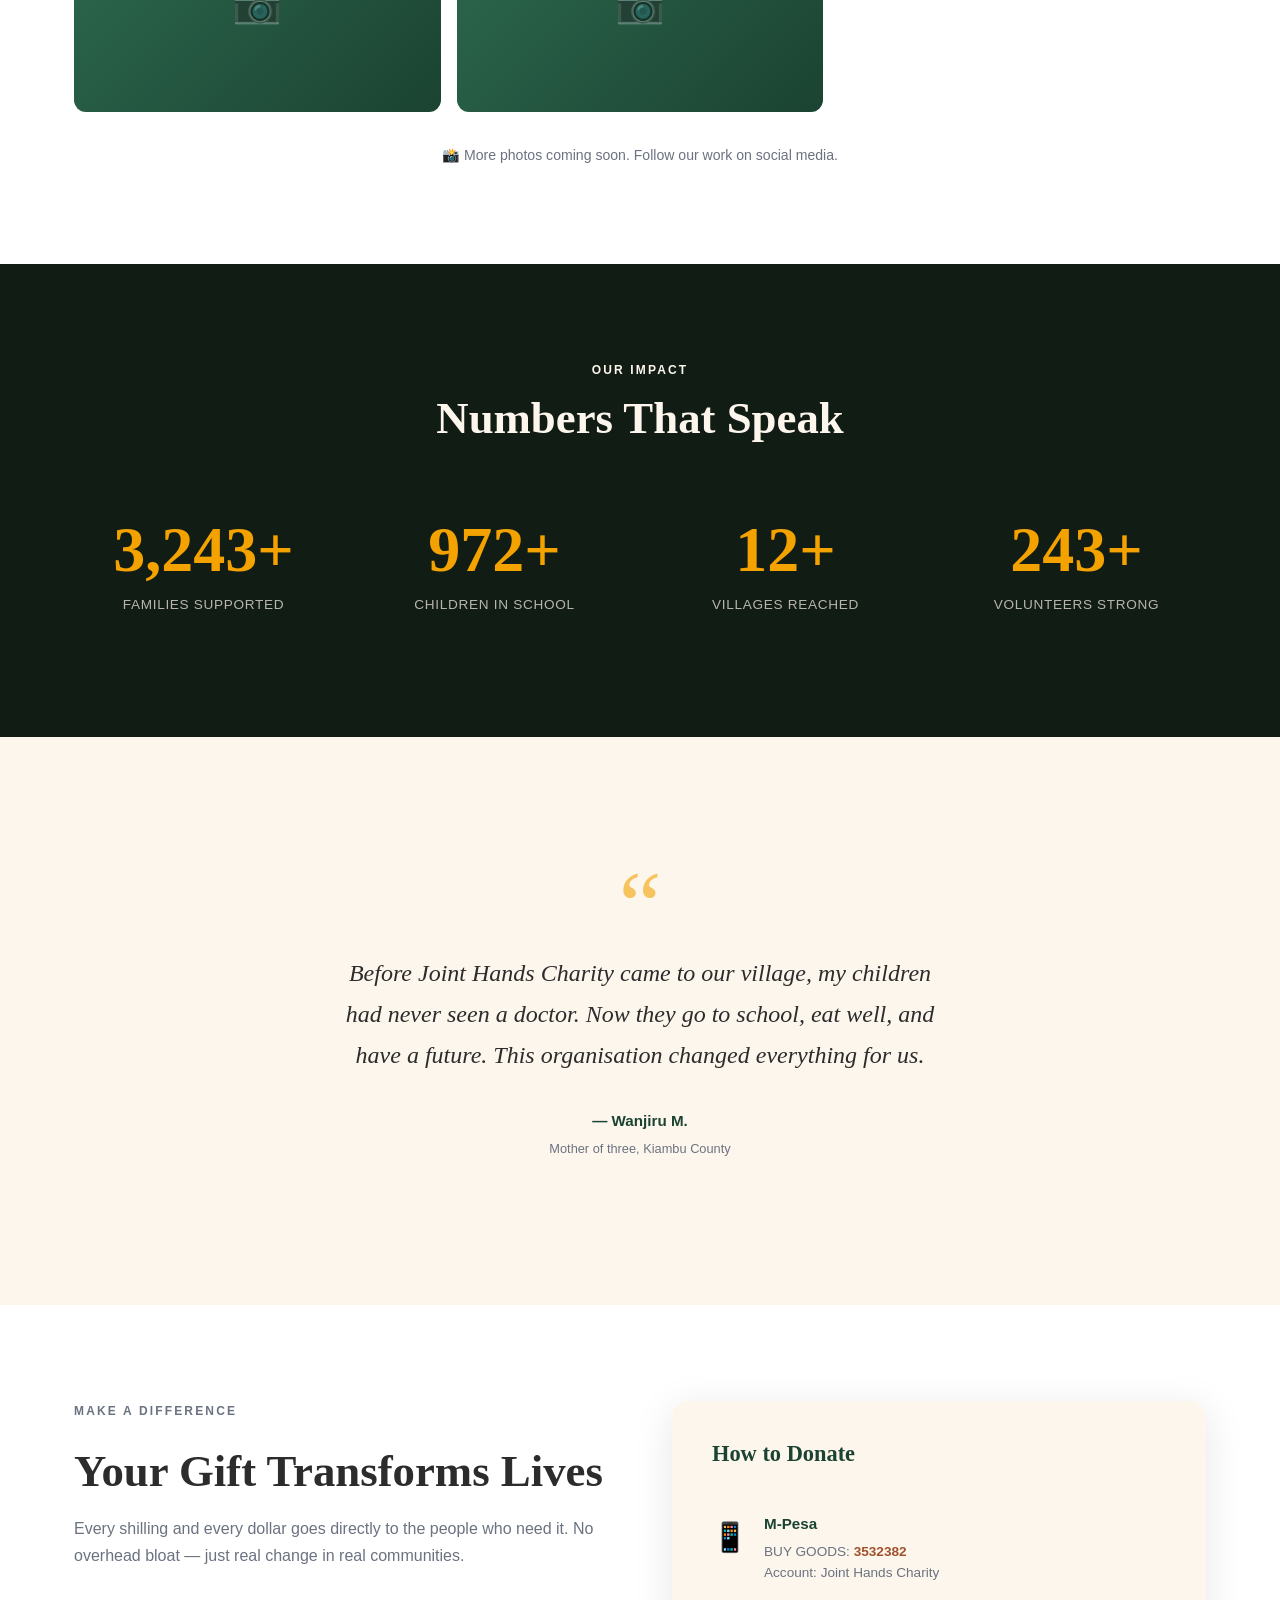
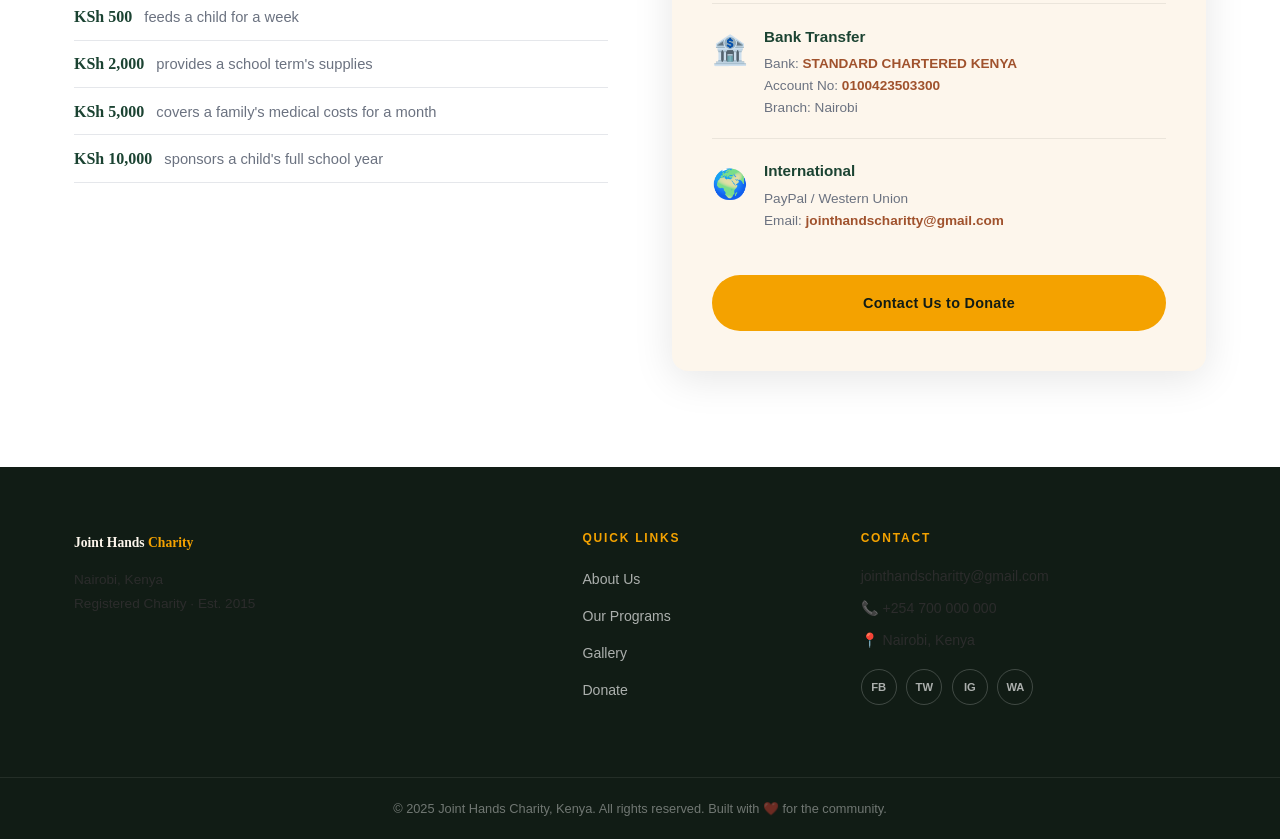
==== commit de81bd06: "Update index.html" ====
--- a/index.html
+++ b/index.html
@@ -239,7 +239,7 @@
             <div>
               <strong>International</strong>
               <p>PayPal / Western Union<br/>
-              Email: <span class="highlight">donate@jointhandscharity.org</span></p>
+              Email: <span class="highlight">jointhandscharitty@gmail.com</span></p>
             </div>
           </div>
  
@@ -267,7 +267,7 @@
       </div>
       <div class="footer-contact">
         <h4>Contact</h4>
-        <p>📧 info@jointhandscharity.org</p>
+        <p>jointhandscharitty@gmail.com</p>
         <p>📞 +254 700 000 000</p>
         <p>📍 Nairobi, Kenya</p>
         <div class="social-links">
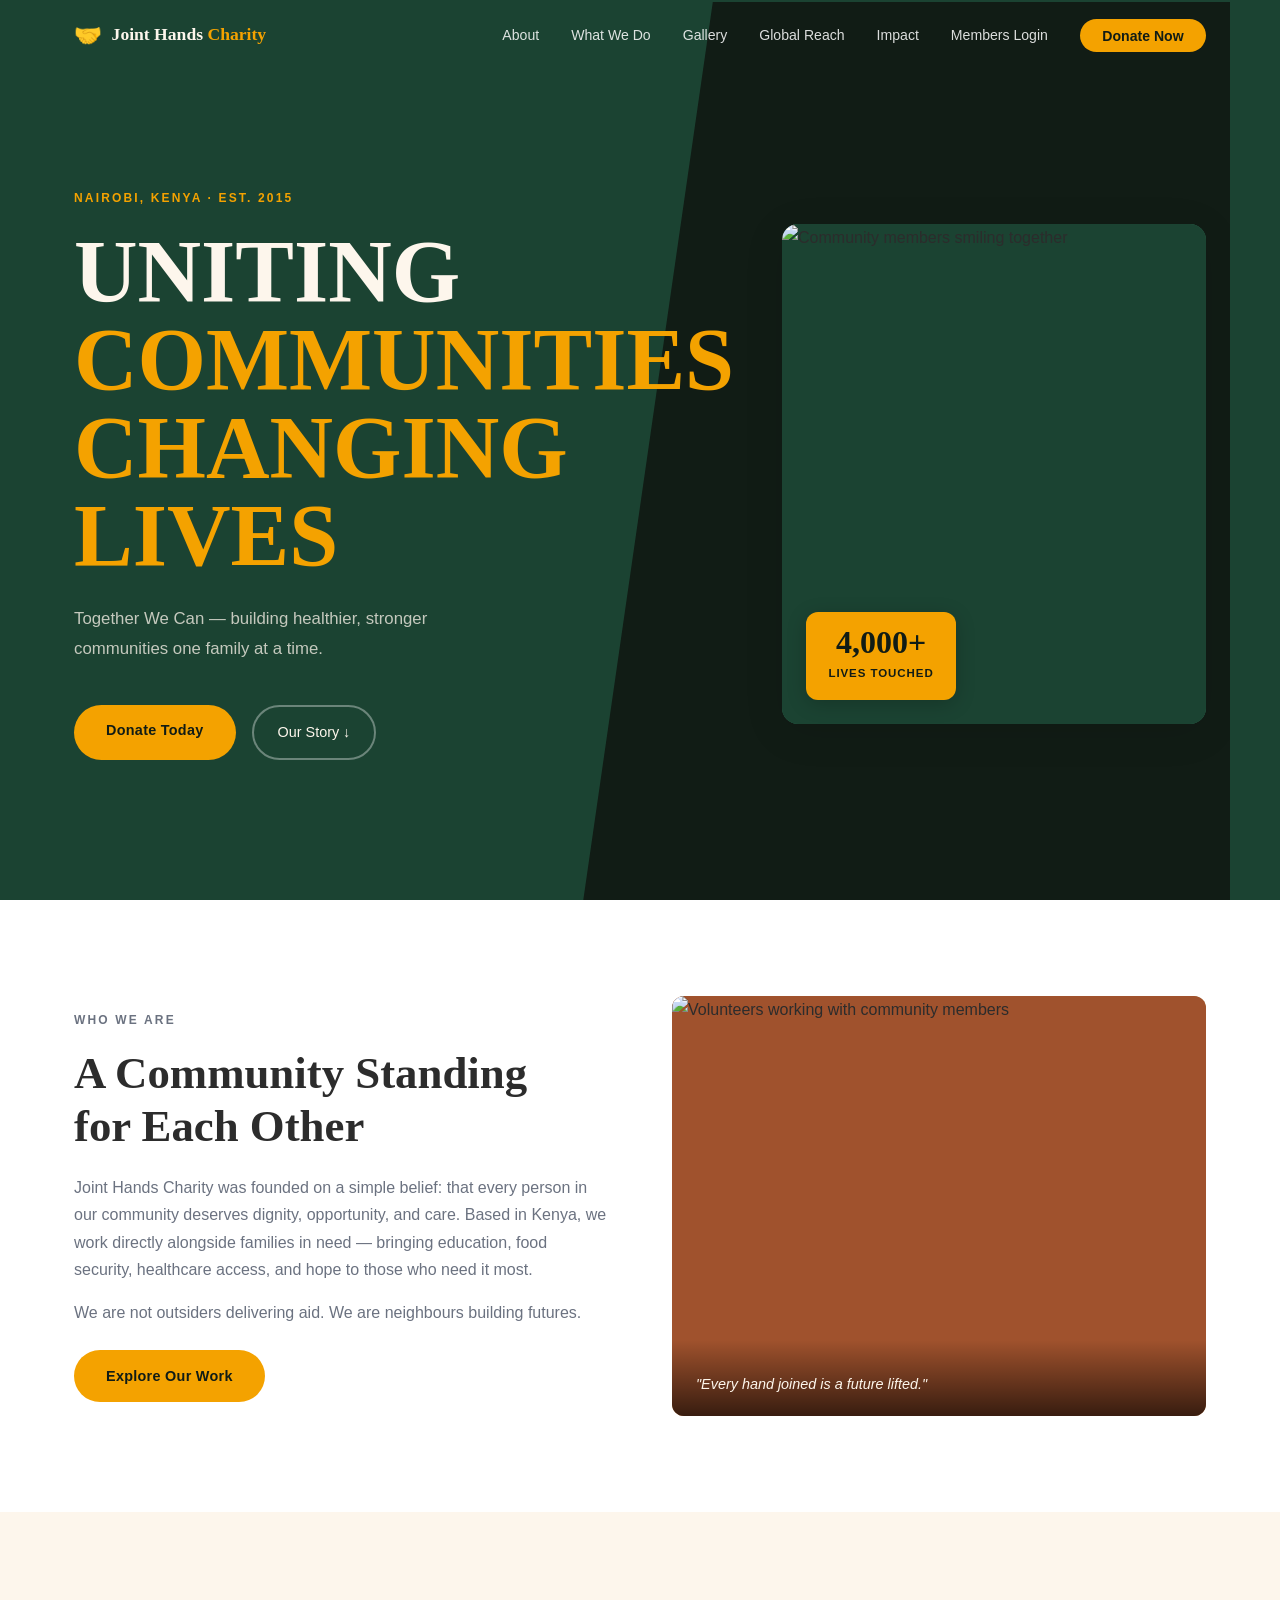
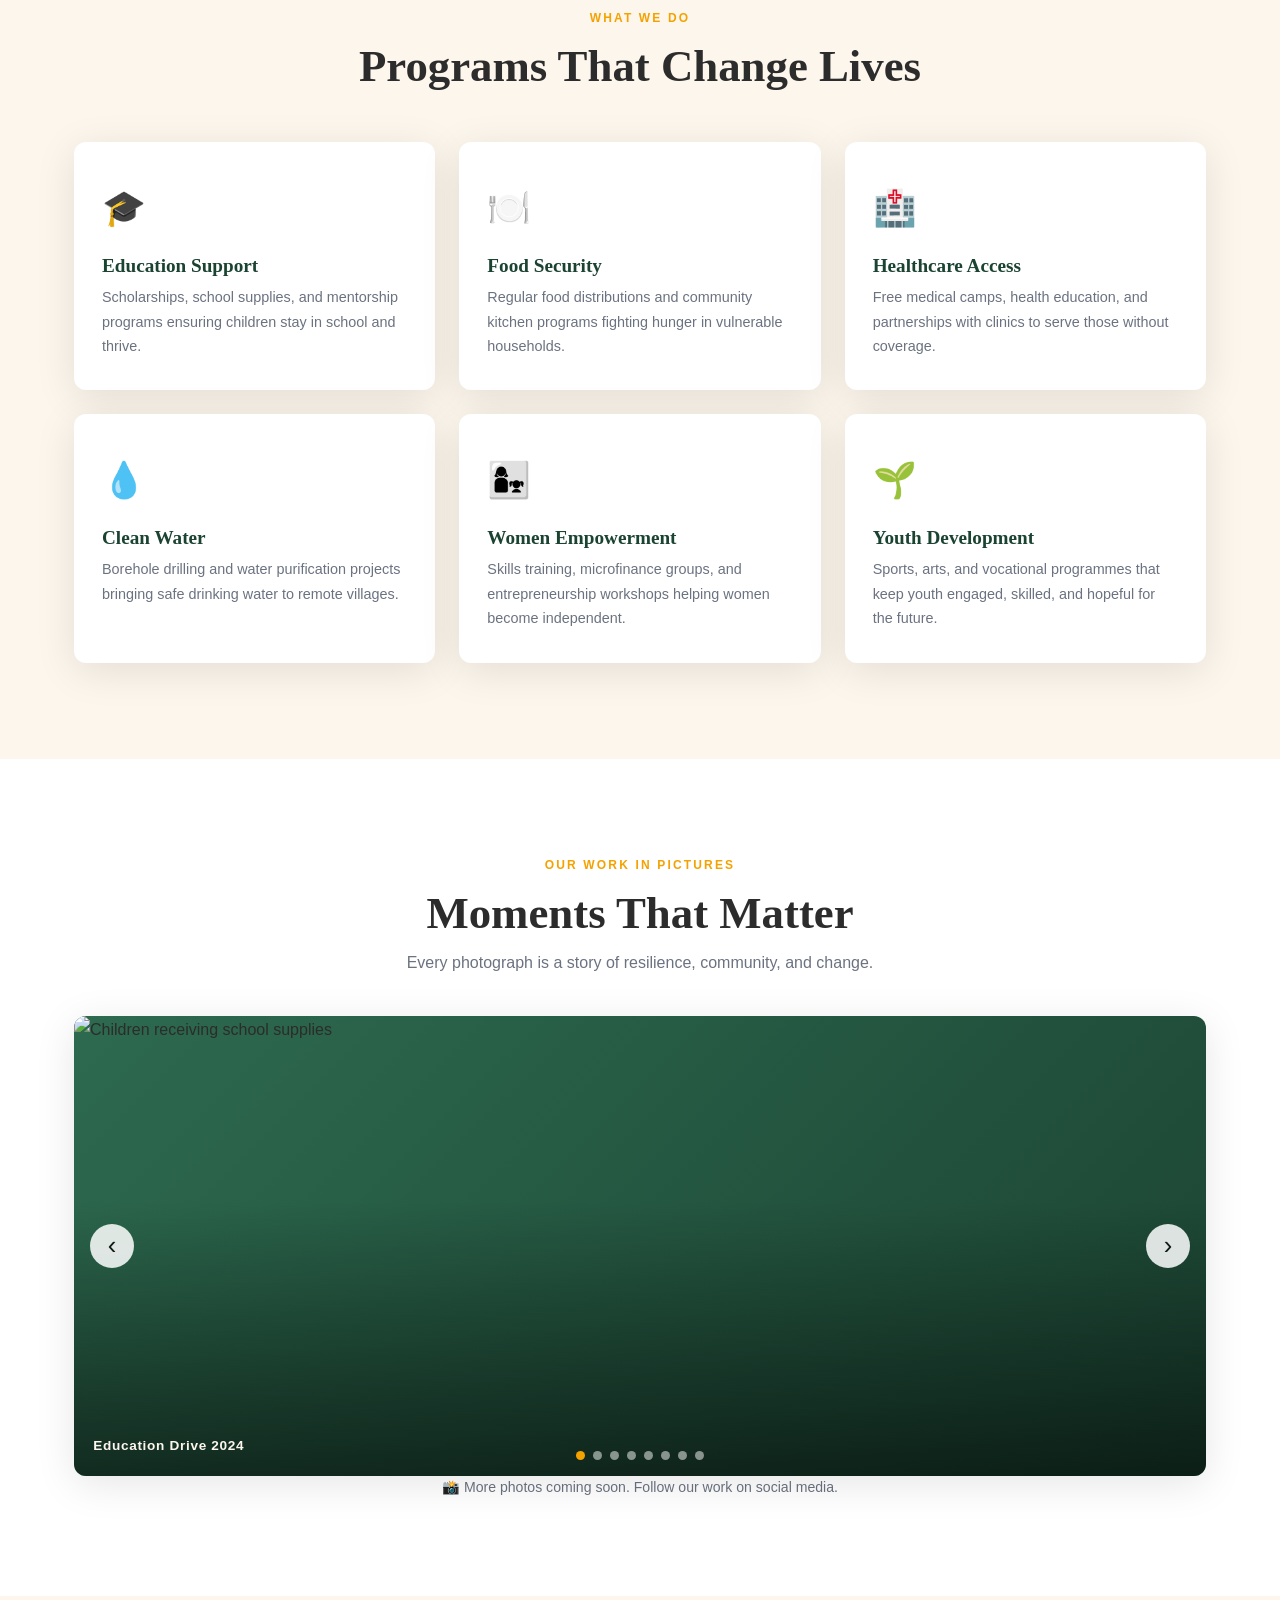
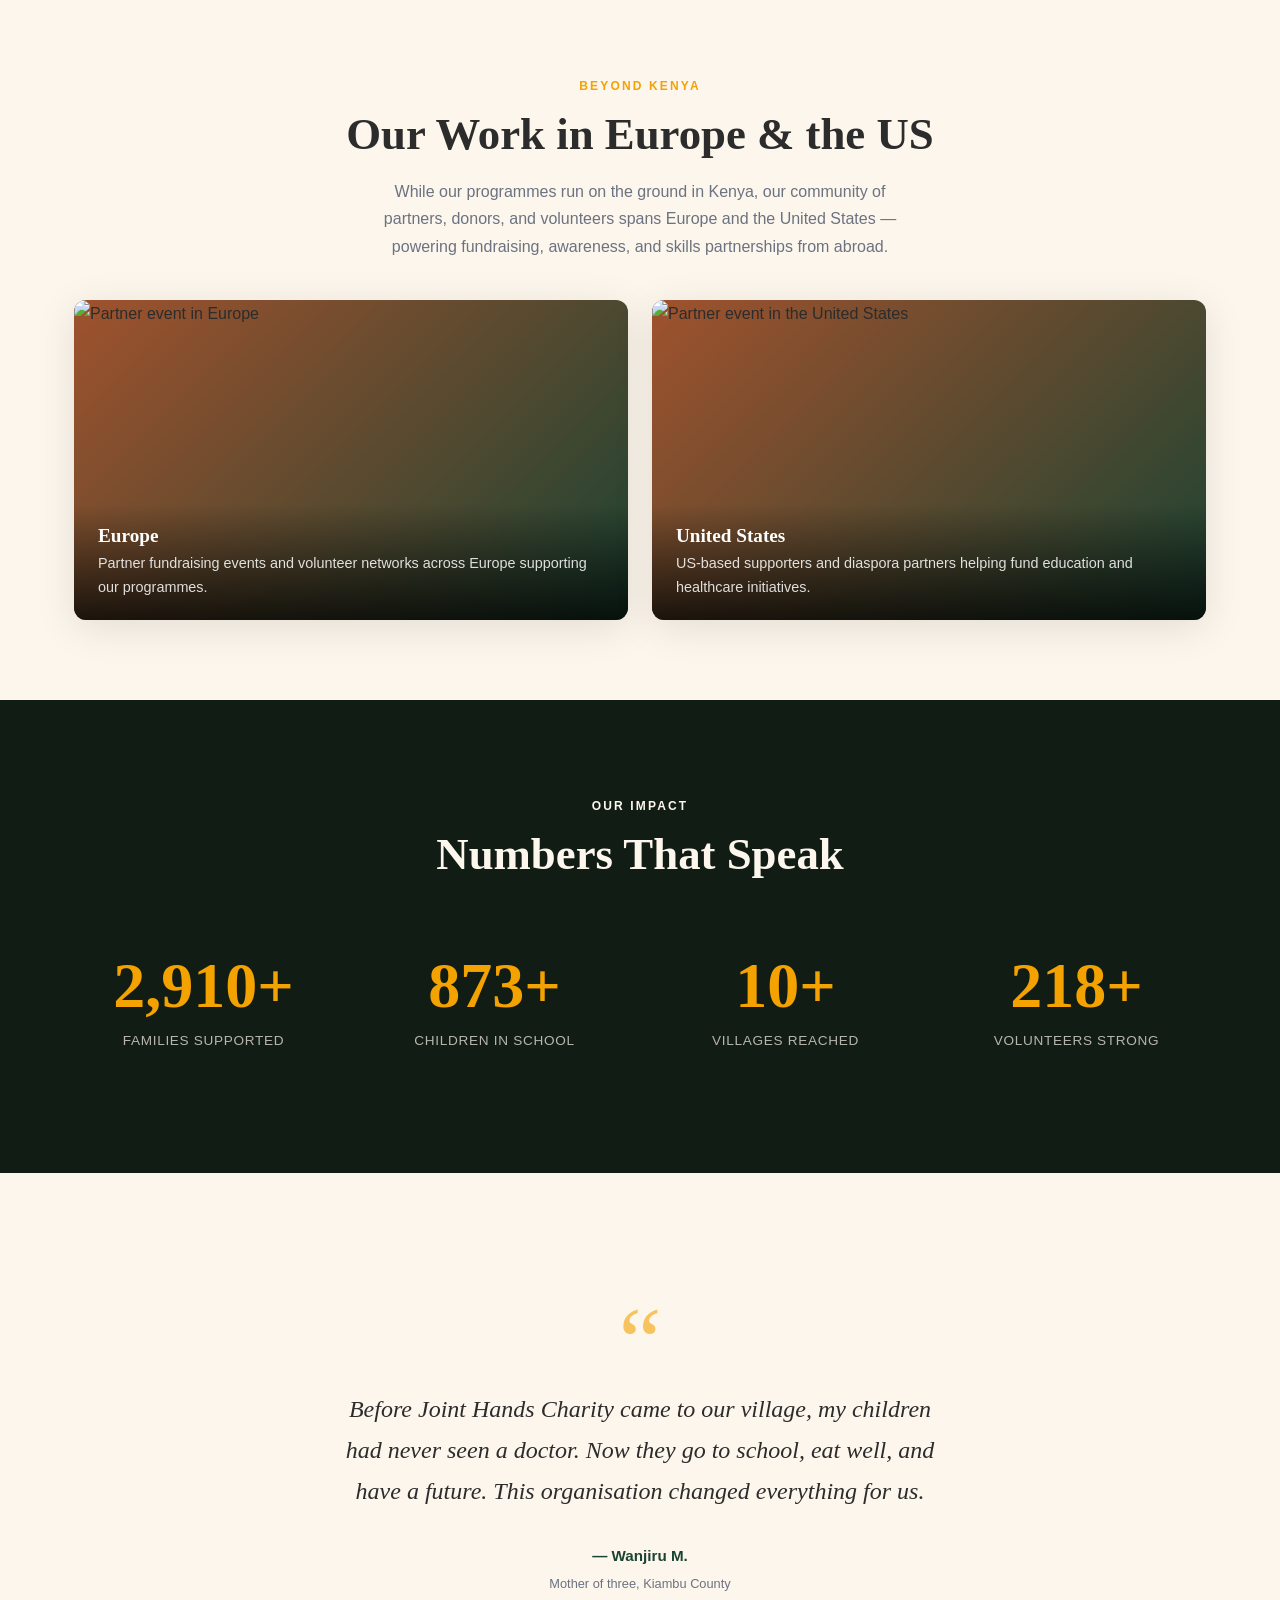
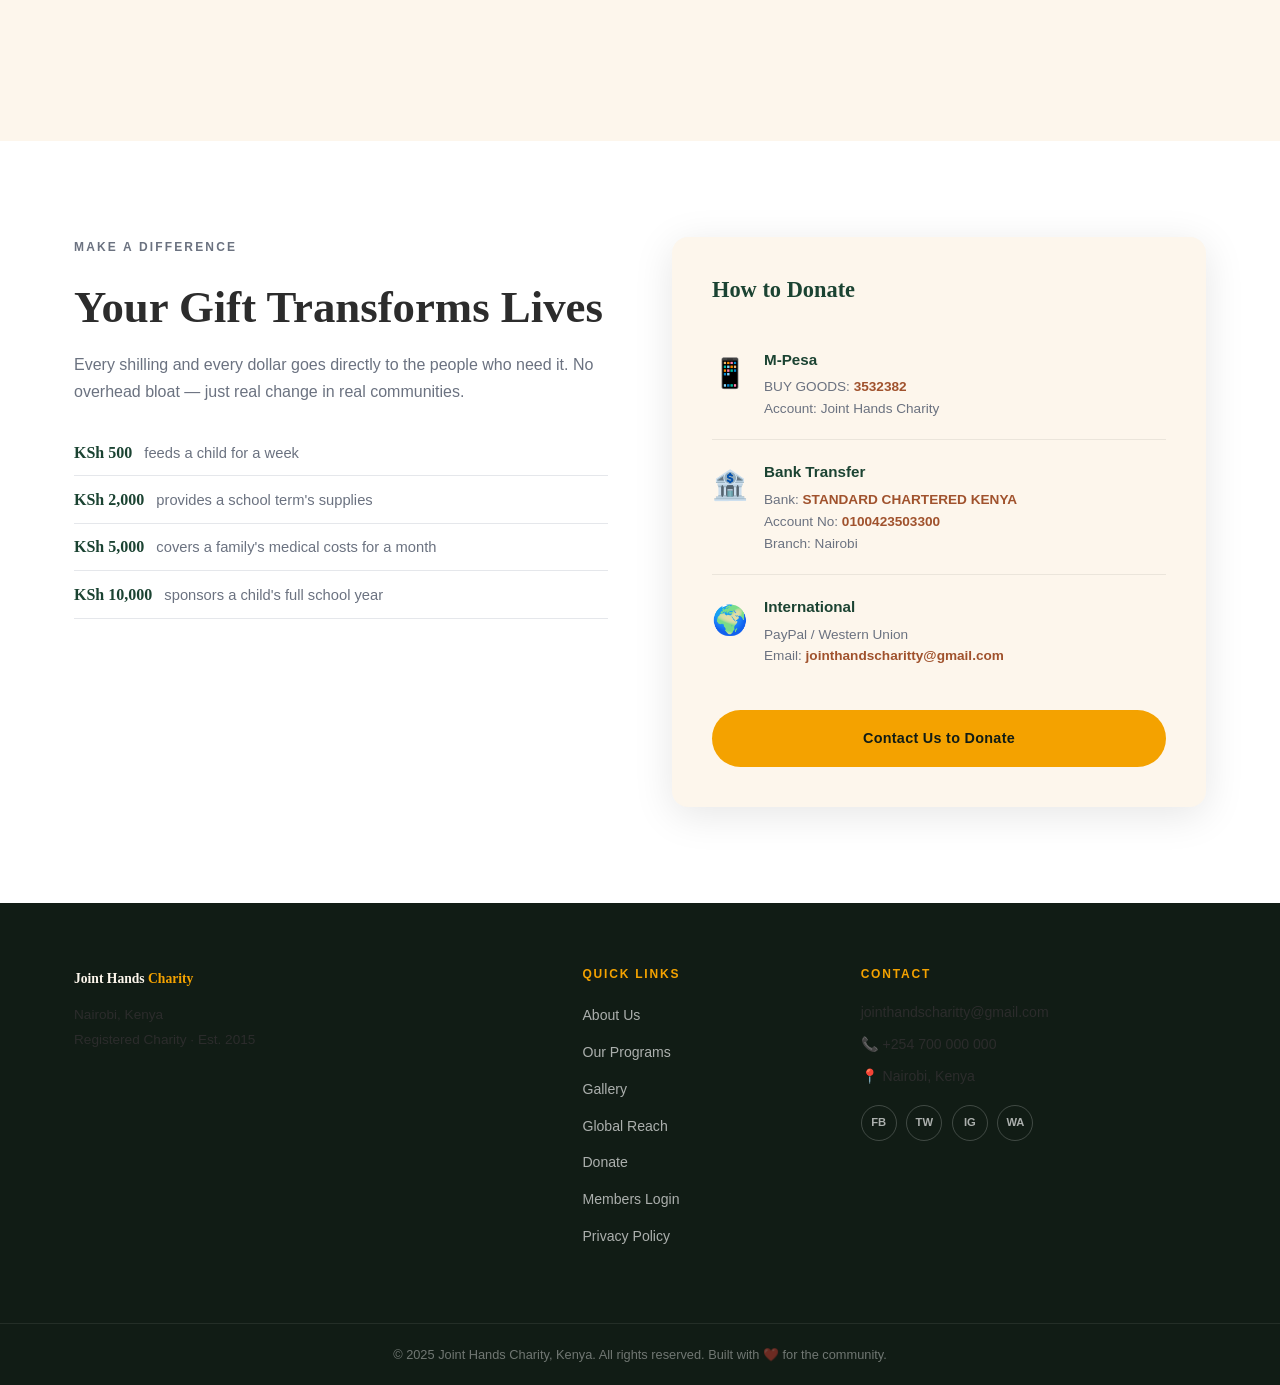
==== commit ddd56b13: "Add files via upload" ====
--- a/index.html
+++ b/index.html
@@ -25,7 +25,9 @@
         <li><a href="#about">About</a></li>
         <li><a href="#services">What We Do</a></li>
         <li><a href="#gallery">Gallery</a></li>
+        <li><a href="#global">Global Reach</a></li>
         <li><a href="#impact">Impact</a></li>
+        <li><a href="login.html">Members Login</a></li>
         <li><a href="#donate" class="nav-cta">Donate Now</a></li>
       </ul>
     </div>
@@ -127,37 +129,78 @@
       <p class="section-eyebrow center">Our Work in Pictures</p>
       <h2 class="center">Moments That Matter</h2>
       <p class="section-desc center">Every photograph is a story of resilience, community, and change.</p>
-      <div class="photo-grid">
-        <!-- Replace src attributes with real photos. Add as many <div class="photo-item"> blocks as needed -->
-        <div class="photo-item tall">
-          <img src="images/gallery1.jpg" alt="Children receiving school supplies" onerror="this.parentElement.classList.add('placeholder')"/>
-          <div class="photo-overlay"><span>Education Drive 2024</span></div>
-        </div>
-        <div class="photo-item">
-          <img src="images/gallery2.jpg" alt="Food distribution event" onerror="this.parentElement.classList.add('placeholder')"/>
-          <div class="photo-overlay"><span>Monthly Food Drive</span></div>
-        </div>
-        <div class="photo-item">
-          <img src="images/gallery3.jpg" alt="Medical camp volunteers" onerror="this.parentElement.classList.add('placeholder')"/>
-          <div class="photo-overlay"><span>Free Medical Camp</span></div>
-        </div>
-        <div class="photo-item wide">
-          <img src="images/gallery4.jpg" alt="Community gathering" onerror="this.parentElement.classList.add('placeholder')"/>
-          <div class="photo-overlay"><span>Community Day 2024</span></div>
-        </div>
-        <div class="photo-item">
-          <img src="images/gallery5.jpg" alt="Women empowerment workshop" onerror="this.parentElement.classList.add('placeholder')"/>
-          <div class="photo-overlay"><span>Women's Workshop</span></div>
-        </div>
-        <div class="photo-item">
-          <img src="images/gallery6.jpg" alt="Water project inauguration" onerror="this.parentElement.classList.add('placeholder')"/>
-          <div class="photo-overlay"><span>Borehole Launch</span></div>
-        </div>
+
+      <!-- Sliding photo carousel — add/remove <div class="slide"> blocks and matching dots as needed -->
+      <div class="slider" id="gallerySlider">
+        <div class="slider-track" id="sliderTrack">
+          <div class="slide">
+            <img src="images/gallery1.jpg" alt="Children receiving school supplies" onerror="this.parentElement.classList.add('placeholder')"/>
+            <div class="photo-overlay"><span>Education Drive 2024</span></div>
+          </div>
+          <div class="slide">
+            <img src="images/gallery2.jpg" alt="Food distribution event" onerror="this.parentElement.classList.add('placeholder')"/>
+            <div class="photo-overlay"><span>Monthly Food Drive</span></div>
+          </div>
+          <div class="slide">
+            <img src="images/gallery3.jpg" alt="Medical camp volunteers" onerror="this.parentElement.classList.add('placeholder')"/>
+            <div class="photo-overlay"><span>Free Medical Camp</span></div>
+          </div>
+          <div class="slide">
+            <img src="images/gallery4.jpg" alt="Community gathering" onerror="this.parentElement.classList.add('placeholder')"/>
+            <div class="photo-overlay"><span>Community Day 2024</span></div>
+          </div>
+          <div class="slide">
+            <img src="images/gallery5.jpg" alt="Women empowerment workshop" onerror="this.parentElement.classList.add('placeholder')"/>
+            <div class="photo-overlay"><span>Women's Workshop</span></div>
+          </div>
+          <div class="slide">
+            <img src="images/gallery6.jpg" alt="Water project inauguration" onerror="this.parentElement.classList.add('placeholder')"/>
+            <div class="photo-overlay"><span>Borehole Launch</span></div>
+          </div>
+          <div class="slide">
+            <img src="images/gallery7.jpg" alt="Youth sports programme" onerror="this.parentElement.classList.add('placeholder')"/>
+            <div class="photo-overlay"><span>Youth Sports Day</span></div>
+          </div>
+          <div class="slide">
+            <img src="images/gallery8.jpg" alt="Volunteers at a fundraising event" onerror="this.parentElement.classList.add('placeholder')"/>
+            <div class="photo-overlay"><span>Fundraising Gala</span></div>
+          </div>
+        </div>
+        <button class="slider-arrow prev" id="sliderPrev" aria-label="Previous photo">‹</button>
+        <button class="slider-arrow next" id="sliderNext" aria-label="Next photo">›</button>
+        <div class="slider-dots" id="sliderDots"></div>
       </div>
       <p class="gallery-note center">📸 More photos coming soon. Follow our work on social media.</p>
     </div>
   </section>
  
+  <!-- ── GLOBAL REACH ── -->
+  <section id="global" class="global-reach section-pad bg-cream">
+    <div class="container">
+      <p class="section-eyebrow center">Beyond Kenya</p>
+      <h2 class="center">Our Work in Europe &amp; the US</h2>
+      <p class="section-desc center">While our programmes run on the ground in Kenya, our community of partners, donors, and volunteers spans Europe and the United States — powering fundraising, awareness, and skills partnerships from abroad.</p>
+      <div class="global-grid">
+        <div class="global-item">
+          <!-- Replace src with real photo -->
+          <img src="images/europe1.jpg" alt="Partner event in Europe" onerror="this.parentElement.classList.add('placeholder')"/>
+          <div class="global-caption">
+            <h3>Europe</h3>
+            <p>Partner fundraising events and volunteer networks across Europe supporting our programmes.</p>
+          </div>
+        </div>
+        <div class="global-item">
+          <!-- Replace src with real photo -->
+          <img src="images/us1.jpg" alt="Partner event in the United States" onerror="this.parentElement.classList.add('placeholder')"/>
+          <div class="global-caption">
+            <h3>United States</h3>
+            <p>US-based supporters and diaspora partners helping fund education and healthcare initiatives.</p>
+          </div>
+        </div>
+      </div>
+    </div>
+  </section>
+
   <!-- ── IMPACT COUNTERS ── -->
   <section id="impact" class="impact section-pad bg-dark">
     <div class="container">
@@ -262,12 +305,16 @@
           <li><a href="#about">About Us</a></li>
           <li><a href="#services">Our Programs</a></li>
           <li><a href="#gallery">Gallery</a></li>
+          <li><a href="#global">Global Reach</a></li>
           <li><a href="#donate">Donate</a></li>
+          <li><a href="login.html">Members Login</a></li>
+          <li><a href="privacy.html">Privacy Policy</a></li>
         </ul>
       </div>
       <div class="footer-contact">
         <h4>Contact</h4>
         <p>jointhandscharitty@gmail.com</p>
+        <!-- TODO: replace with your real phone number -->
         <p>📞 +254 700 000 000</p>
         <p>📍 Nairobi, Kenya</p>
         <div class="social-links">
--- a/style.css
+++ b/style.css
@@ -577,6 +577,170 @@
 }
 .footer-bottom p { font-size: 0.8rem; margin: 0; color: rgba(255,255,255,0.4); }
  
+/* ── PHOTO SLIDER ── */
+.slider {
+  position: relative;
+  overflow: hidden;
+  border-radius: var(--radius);
+  box-shadow: var(--shadow);
+}
+.slider-track {
+  display: flex;
+  transition: transform 0.5s ease;
+}
+.slide {
+  position: relative;
+  flex: 0 0 100%;
+  height: 460px;
+}
+.slide.placeholder { background: linear-gradient(135deg, var(--green-mid), var(--green)); }
+.slide .photo-overlay {
+  opacity: 1;
+  background: linear-gradient(to top, rgba(0,0,0,0.55), transparent 60%);
+}
+.slider-arrow {
+  position: absolute;
+  top: 50%;
+  transform: translateY(-50%);
+  width: 44px;
+  height: 44px;
+  border-radius: 50%;
+  border: none;
+  background: rgba(255,255,255,0.85);
+  color: var(--dark);
+  font-size: 1.6rem;
+  line-height: 1;
+  cursor: pointer;
+  display: flex;
+  align-items: center;
+  justify-content: center;
+  transition: background var(--transition);
+  z-index: 2;
+}
+.slider-arrow:hover { background: var(--gold); color: var(--white); }
+.slider-arrow.prev { left: 1rem; }
+.slider-arrow.next { right: 1rem; }
+.slider-dots {
+  position: absolute;
+  bottom: 1rem;
+  left: 50%;
+  transform: translateX(-50%);
+  display: flex;
+  gap: 0.5rem;
+  z-index: 2;
+}
+.slider-dots .dot {
+  width: 9px;
+  height: 9px;
+  border-radius: 50%;
+  background: rgba(255,255,255,0.5);
+  cursor: pointer;
+  border: none;
+  padding: 0;
+}
+.slider-dots .dot.active { background: var(--gold); }
+
+/* ── GLOBAL REACH ── */
+.global-grid {
+  display: grid;
+  grid-template-columns: 1fr 1fr;
+  gap: 1.5rem;
+  margin-top: 2.5rem;
+}
+.global-item {
+  position: relative;
+  height: 320px;
+  border-radius: var(--radius);
+  overflow: hidden;
+  box-shadow: var(--shadow);
+}
+.global-item.placeholder { background: linear-gradient(135deg, var(--earth), var(--green)); }
+.global-caption {
+  position: absolute;
+  left: 0; right: 0; bottom: 0;
+  padding: 1.25rem 1.5rem;
+  background: linear-gradient(to top, rgba(0,0,0,0.75), transparent);
+  color: var(--white);
+}
+.global-caption h3 { color: var(--white); margin-bottom: 0.25rem; }
+.global-caption p { color: rgba(255,255,255,0.85); margin: 0; font-size: 0.9rem; }
+
+/* ── AUTH PAGES (login / dashboard) ── */
+.auth-body { background: var(--cream); }
+.auth-section {
+  min-height: calc(100vh - 72px);
+  display: flex;
+  align-items: center;
+  justify-content: center;
+  padding: 6rem 1.5rem 3rem;
+}
+.auth-card {
+  width: 100%;
+  max-width: 420px;
+  background: var(--white);
+  border-radius: var(--radius);
+  box-shadow: var(--shadow);
+  padding: 2.5rem 2rem;
+}
+.auth-sub { color: var(--text-light); margin-bottom: 1.5rem; }
+.auth-error {
+  background: #FDECEA;
+  color: #B3261E;
+  border-radius: 8px;
+  padding: 0.75rem 1rem;
+  font-size: 0.9rem;
+  margin-bottom: 1rem;
+}
+.auth-form { display: flex; flex-direction: column; gap: 1rem; }
+.auth-form label {
+  display: flex;
+  flex-direction: column;
+  gap: 0.4rem;
+  font-size: 0.9rem;
+  font-weight: 500;
+  color: var(--text);
+}
+.auth-form input {
+  padding: 0.7rem 0.9rem;
+  border: 1px solid #E0DED8;
+  border-radius: 8px;
+  font-family: 'Inter', sans-serif;
+  font-size: 1rem;
+}
+.auth-form input:focus { outline: 2px solid var(--gold); outline-offset: 1px; }
+.auth-toggle { margin-top: 1.25rem; font-size: 0.9rem; color: var(--text-light); }
+.auth-toggle a { color: var(--gold); font-weight: 600; }
+.auth-back {
+  display: block;
+  text-align: center;
+  margin-top: 1.5rem;
+  font-size: 0.9rem;
+  color: var(--text-light);
+}
+
+/* ── MEMBER DASHBOARD ── */
+.dashboard-grid {
+  display: grid;
+  grid-template-columns: repeat(3, 1fr);
+  gap: 1.25rem;
+  margin-top: 2rem;
+}
+.dashboard-item {
+  background: var(--cream);
+  border-radius: var(--radius);
+  padding: 1.5rem;
+}
+.dashboard-item h3 { font-size: 1rem; }
+.dashboard-item p { font-size: 0.9rem; color: var(--text-light); margin: 0; }
+#dashboardCard { max-width: 720px; }
+
+/* ── LEGAL PAGES (privacy policy) ── */
+.legal-section { padding-top: 7rem; }
+.legal-updated { color: var(--text-light); font-size: 0.85rem; margin-bottom: 2rem; }
+.legal-section h3 { margin-top: 2rem; }
+.legal-list { list-style: disc; padding-left: 1.4rem; }
+.legal-list li { margin-bottom: 0.5rem; }
+
 /* ── RESPONSIVE ── */
 @media (max-width: 960px) {
   .hero {
@@ -598,6 +762,9 @@
   .footer-inner    { grid-template-columns: 1fr 1fr; }
   .photo-grid      { grid-template-columns: 1fr 1fr; }
   .photo-item.tall { min-height: 300px; }
+  .slide           { height: 340px; }
+  .global-grid     { grid-template-columns: 1fr; }
+  .dashboard-grid  { grid-template-columns: 1fr 1fr; }
 }
  
 @media (max-width: 640px) {
@@ -608,6 +775,10 @@
   .photo-item.tall, .photo-item.wide { grid-row: span 1; grid-column: span 1; height: 220px; min-height: 220px; }
   .footer-inner  { grid-template-columns: 1fr; gap: 2rem; }
   .donate-card   { padding: 1.5rem; }
+  .slide         { height: 260px; }
+  .slider-arrow  { width: 36px; height: 36px; font-size: 1.3rem; }
+  .dashboard-grid { grid-template-columns: 1fr; }
+  .auth-card     { padding: 2rem 1.25rem; }
  
   /* Hamburger */
   .hamburger { display: flex; }
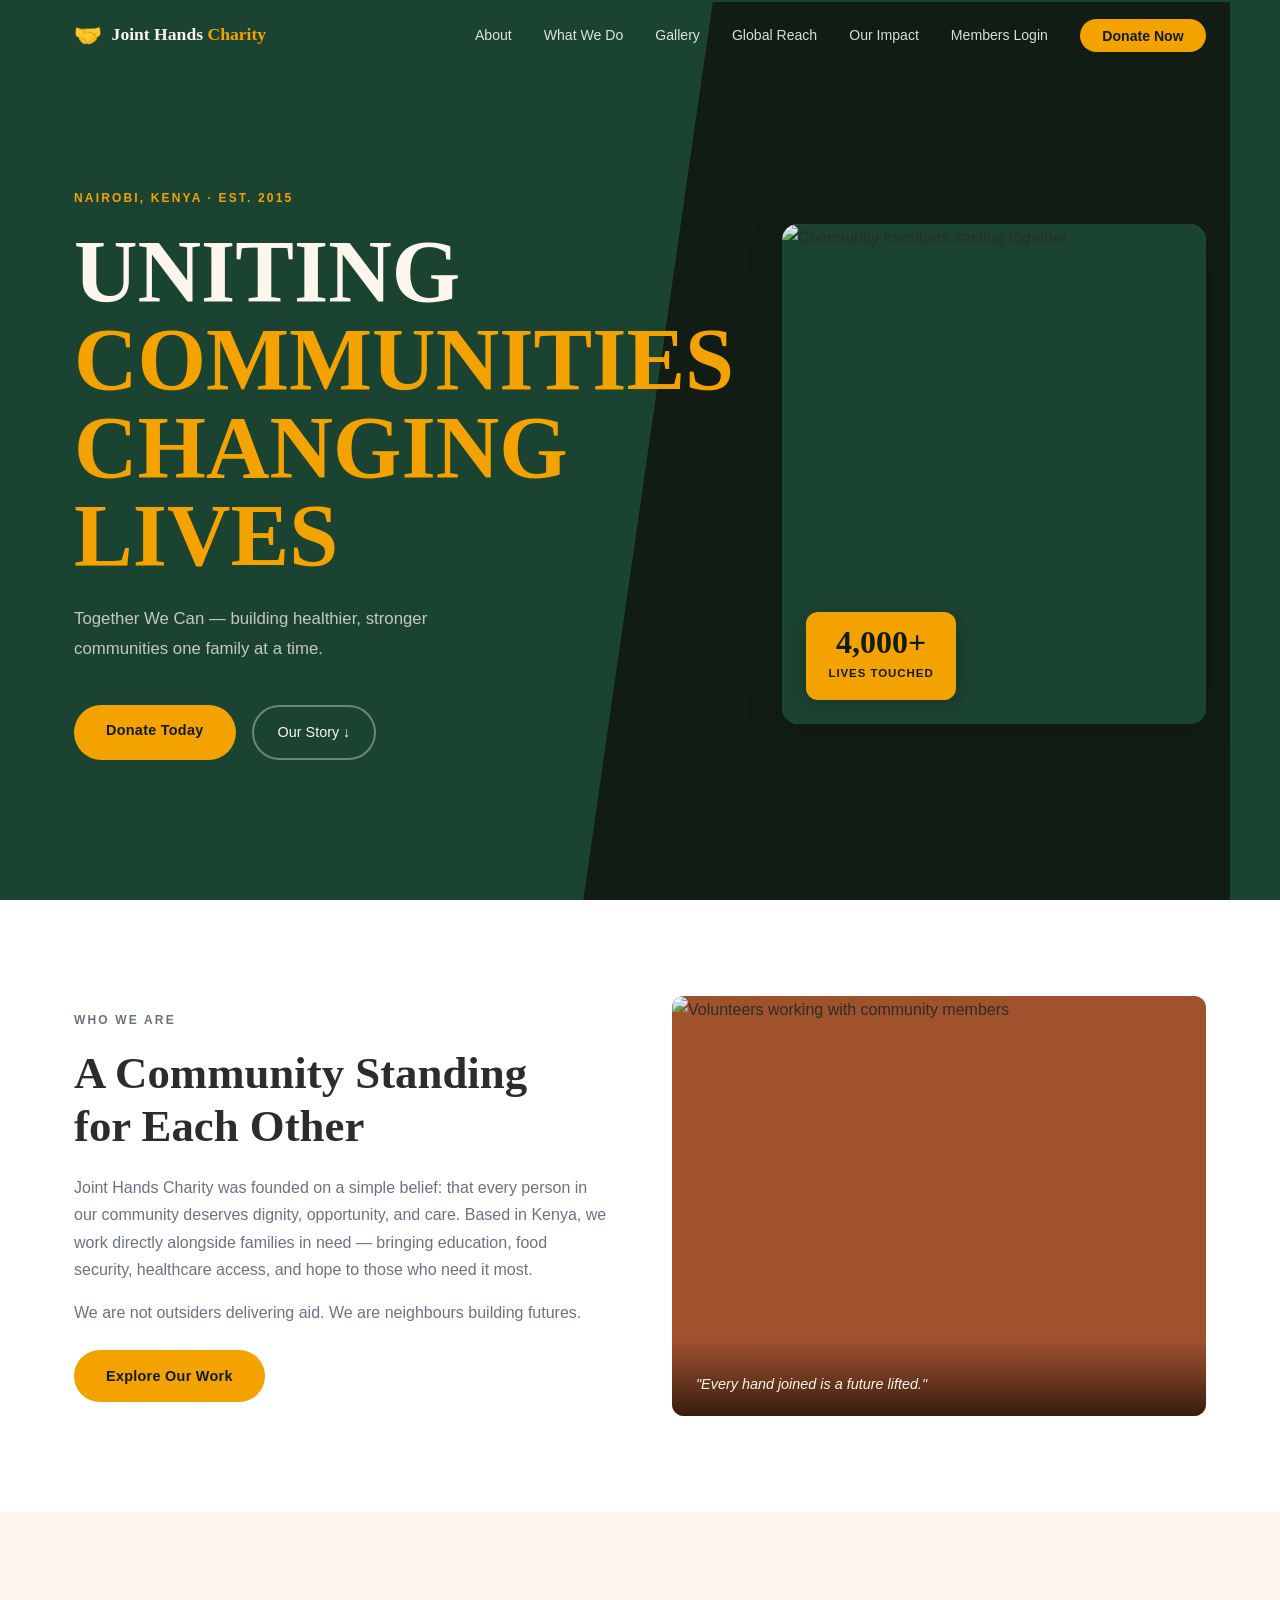
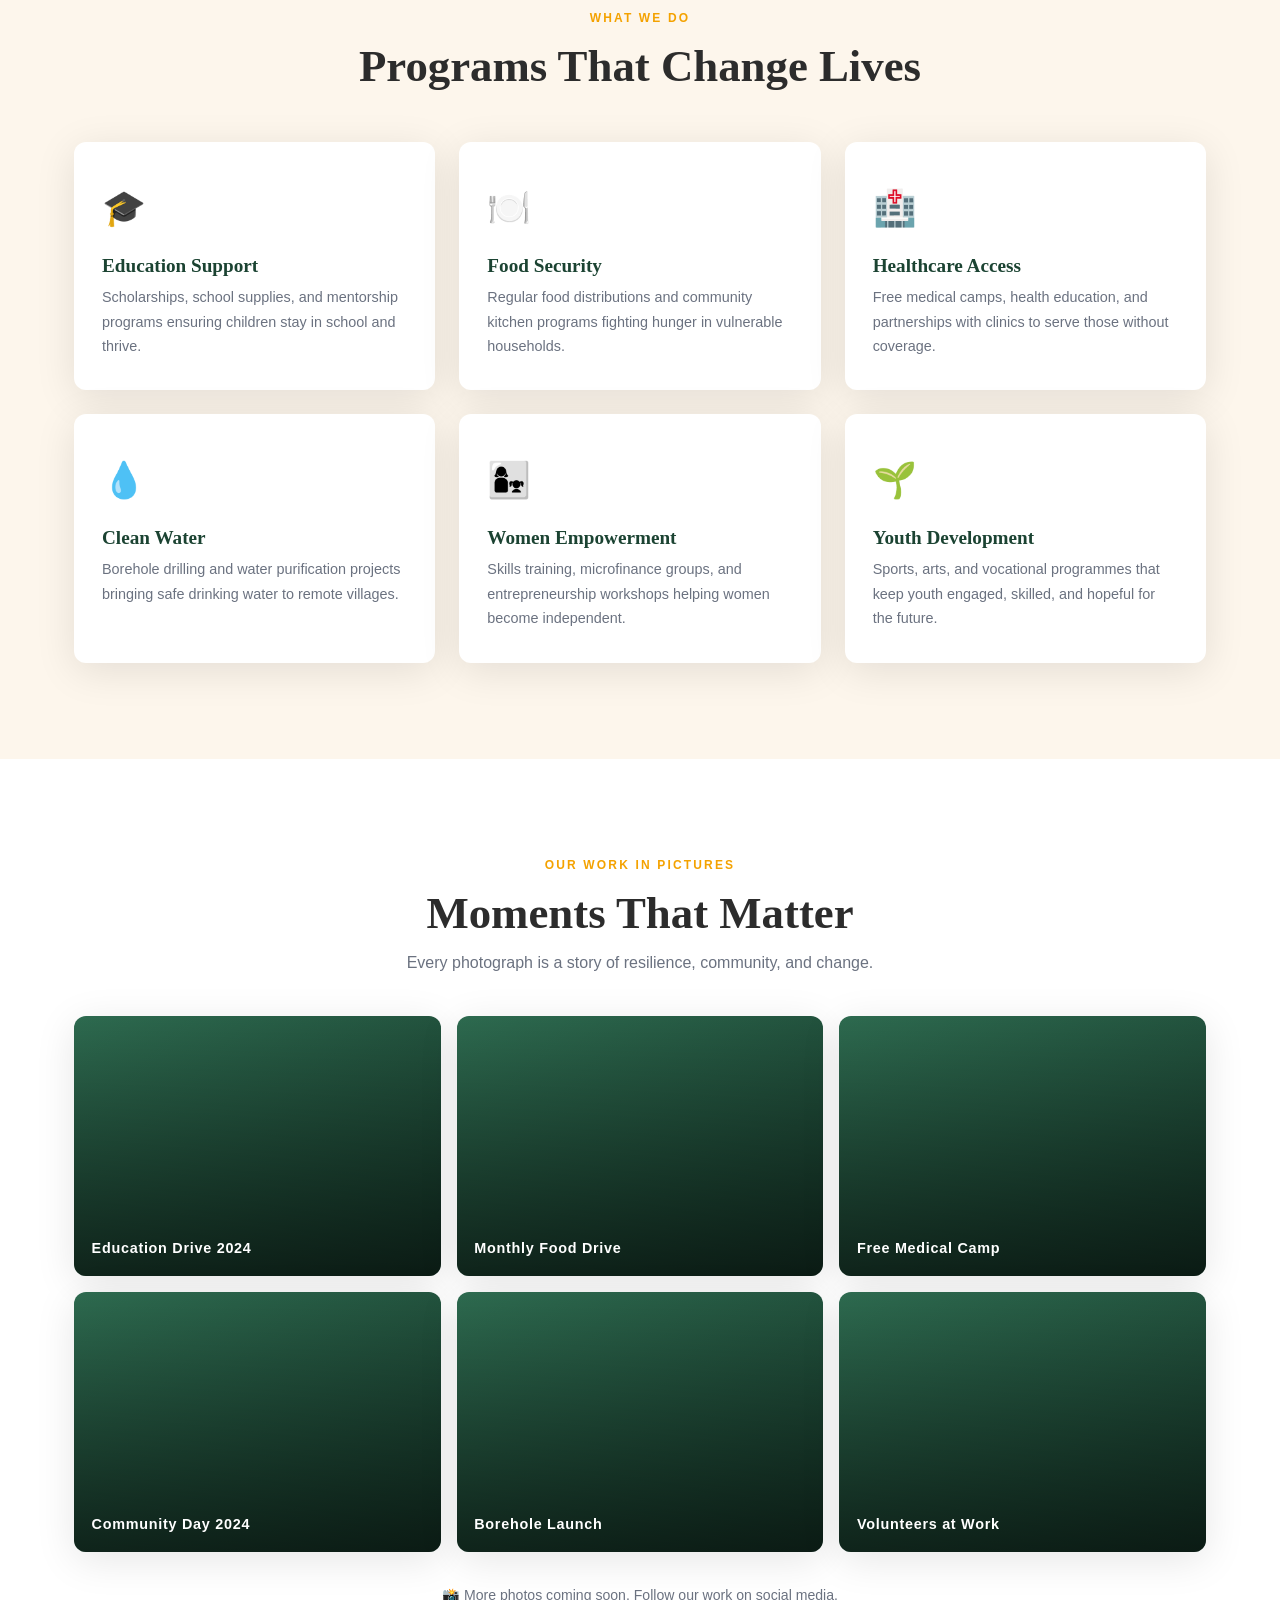
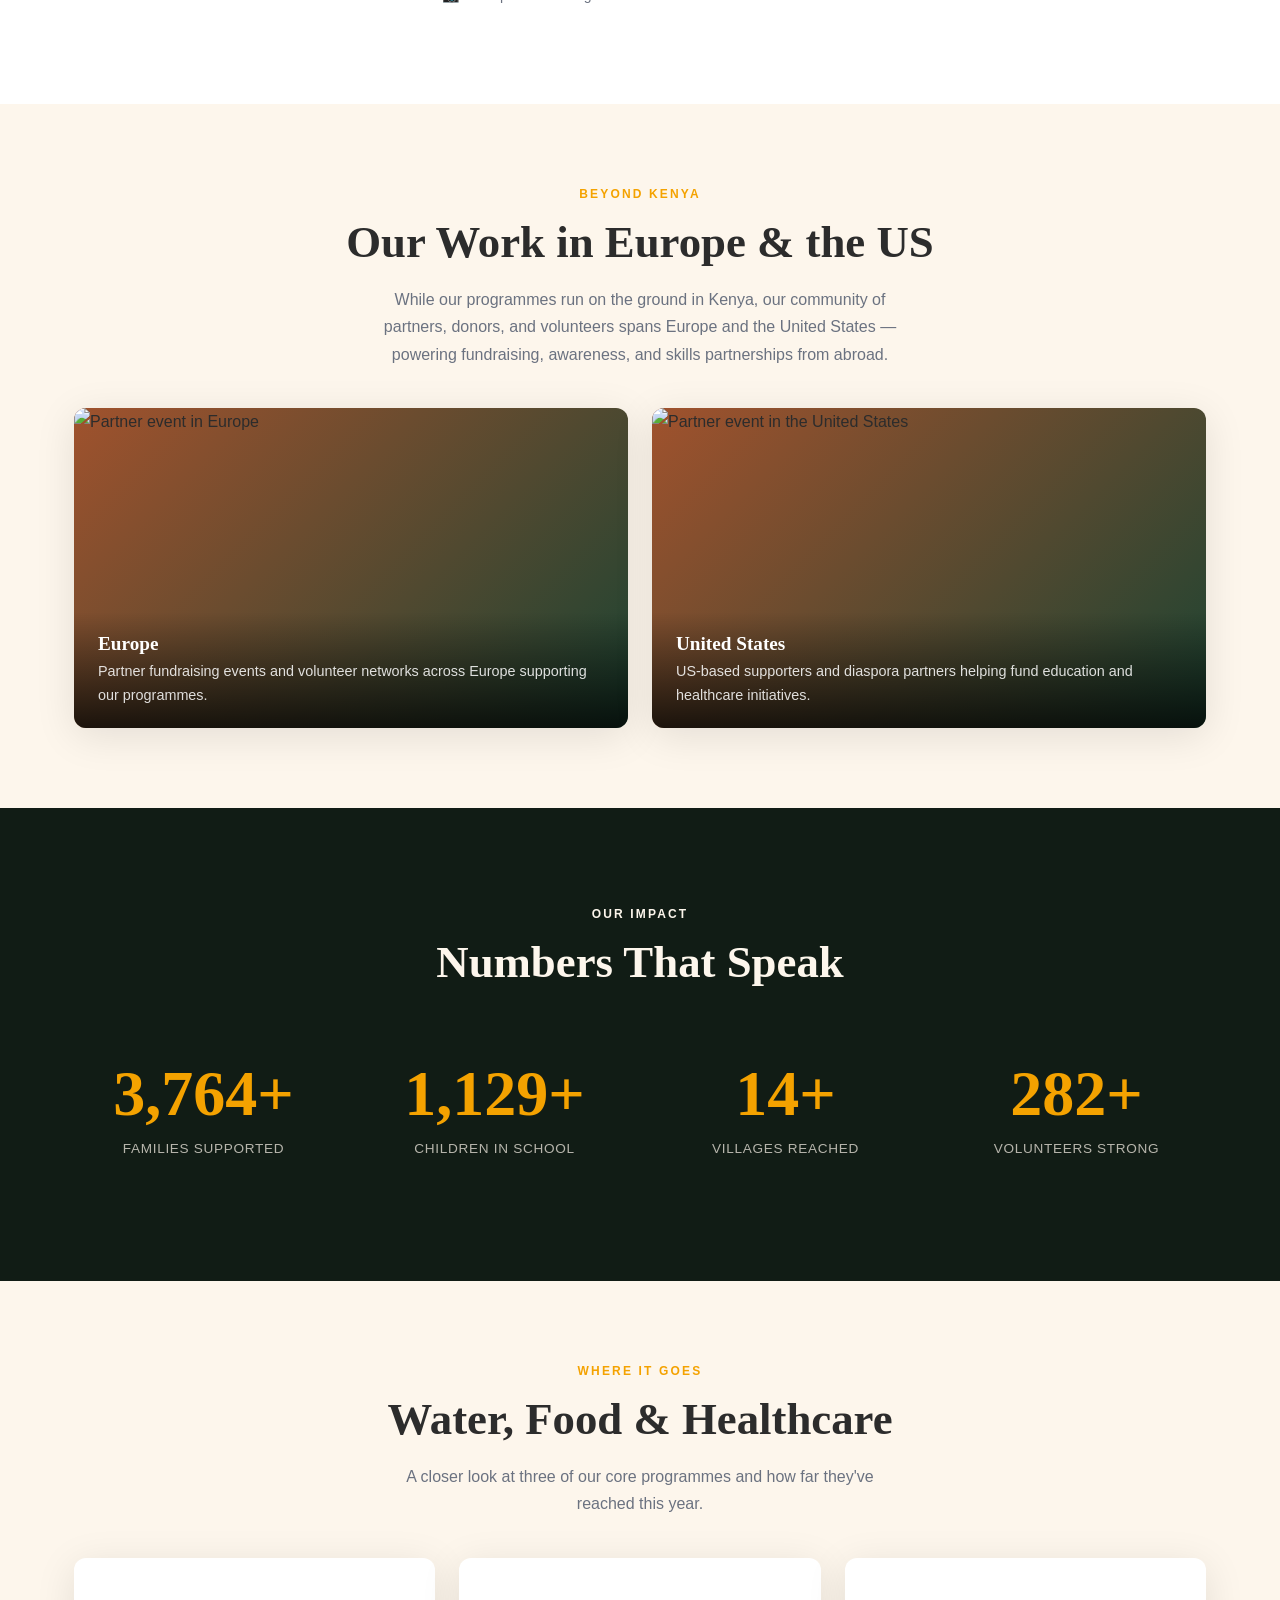
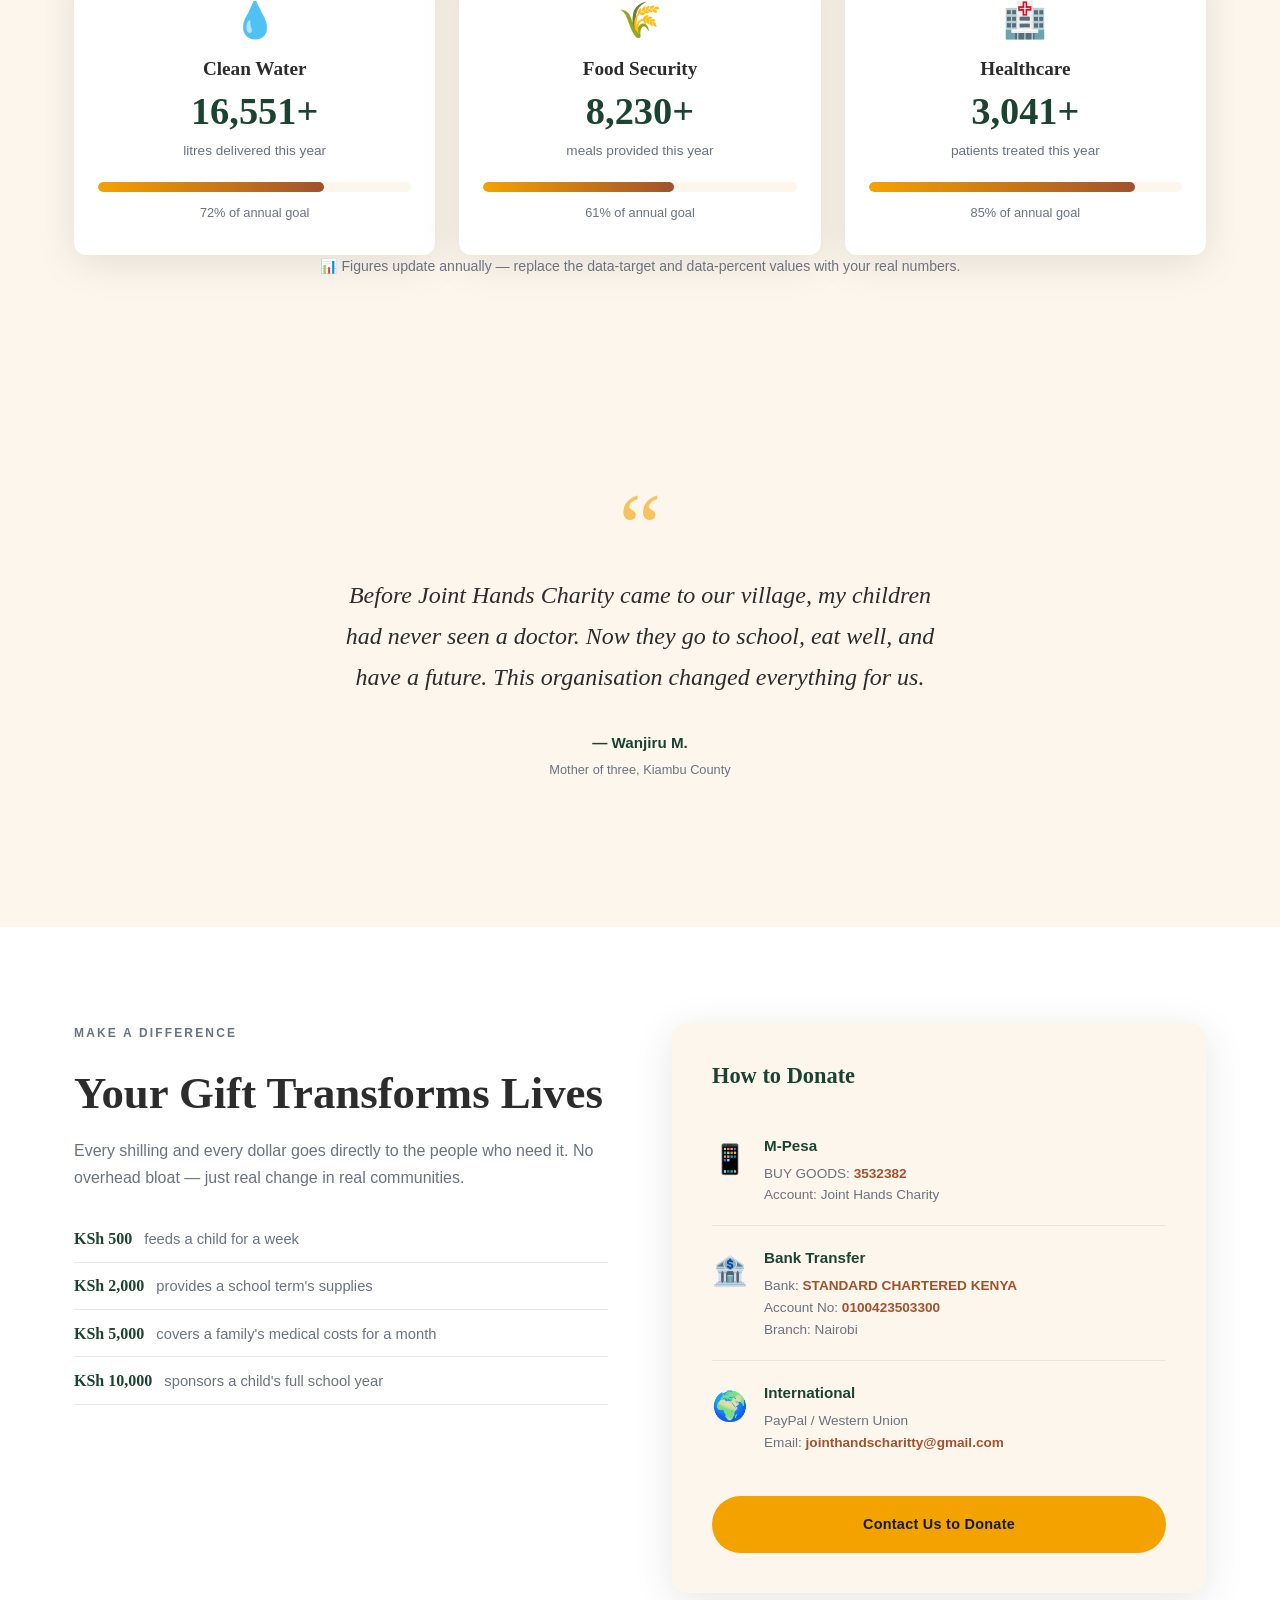
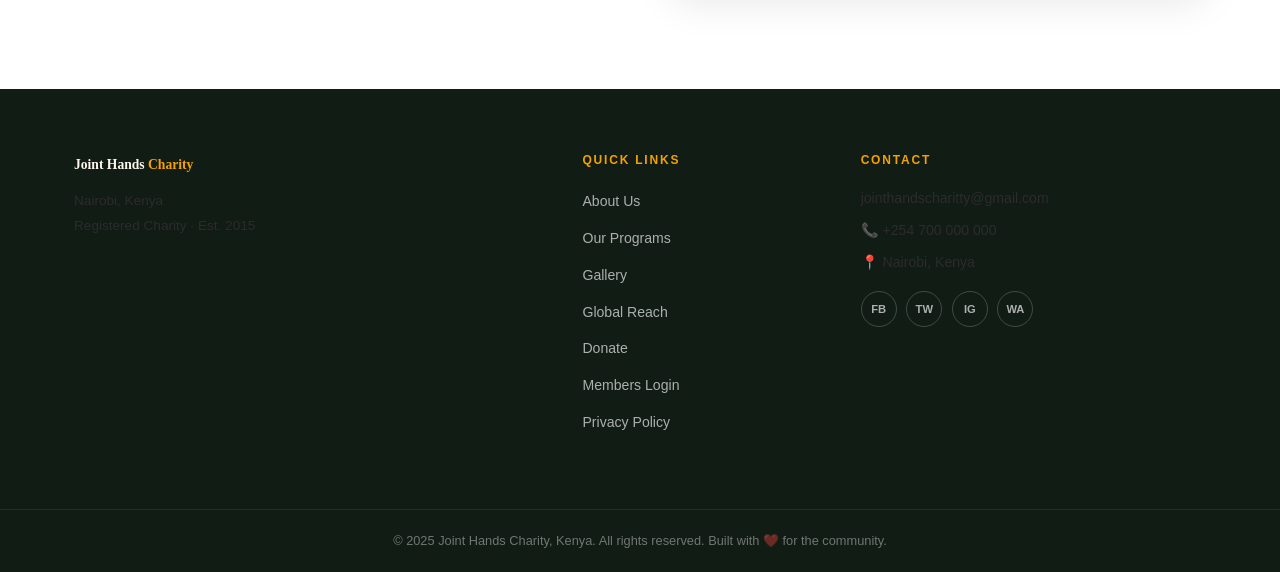
==== commit dd523f84: "Add files via upload" ====
--- a/index.html
+++ b/index.html
@@ -26,7 +26,7 @@
         <li><a href="#services">What We Do</a></li>
         <li><a href="#gallery">Gallery</a></li>
         <li><a href="#global">Global Reach</a></li>
-        <li><a href="#impact">Impact</a></li>
+        <li><a href="#meters">Our Impact</a></li>
         <li><a href="login.html">Members Login</a></li>
         <li><a href="#donate" class="nav-cta">Donate Now</a></li>
       </ul>
@@ -130,48 +130,21 @@
       <h2 class="center">Moments That Matter</h2>
       <p class="section-desc center">Every photograph is a story of resilience, community, and change.</p>
 
-      <!-- Sliding photo carousel — add/remove <div class="slide"> blocks and matching dots as needed -->
-      <div class="slider" id="gallerySlider">
-        <div class="slider-track" id="sliderTrack">
-          <div class="slide">
-            <img src="images/gallery1.jpg" alt="Children receiving school supplies" onerror="this.parentElement.classList.add('placeholder')"/>
-            <div class="photo-overlay"><span>Education Drive 2024</span></div>
-          </div>
-          <div class="slide">
-            <img src="images/gallery2.jpg" alt="Food distribution event" onerror="this.parentElement.classList.add('placeholder')"/>
-            <div class="photo-overlay"><span>Monthly Food Drive</span></div>
-          </div>
-          <div class="slide">
-            <img src="images/gallery3.jpg" alt="Medical camp volunteers" onerror="this.parentElement.classList.add('placeholder')"/>
-            <div class="photo-overlay"><span>Free Medical Camp</span></div>
-          </div>
-          <div class="slide">
-            <img src="images/gallery4.jpg" alt="Community gathering" onerror="this.parentElement.classList.add('placeholder')"/>
-            <div class="photo-overlay"><span>Community Day 2024</span></div>
-          </div>
-          <div class="slide">
-            <img src="images/gallery5.jpg" alt="Women empowerment workshop" onerror="this.parentElement.classList.add('placeholder')"/>
-            <div class="photo-overlay"><span>Women's Workshop</span></div>
-          </div>
-          <div class="slide">
-            <img src="images/gallery6.jpg" alt="Water project inauguration" onerror="this.parentElement.classList.add('placeholder')"/>
-            <div class="photo-overlay"><span>Borehole Launch</span></div>
-          </div>
-          <div class="slide">
-            <img src="images/gallery7.jpg" alt="Youth sports programme" onerror="this.parentElement.classList.add('placeholder')"/>
-            <div class="photo-overlay"><span>Youth Sports Day</span></div>
-          </div>
-          <div class="slide">
-            <img src="images/gallery8.jpg" alt="Volunteers at a fundraising event" onerror="this.parentElement.classList.add('placeholder')"/>
-            <div class="photo-overlay"><span>Fundraising Gala</span></div>
-          </div>
-        </div>
-        <button class="slider-arrow prev" id="sliderPrev" aria-label="Previous photo">‹</button>
-        <button class="slider-arrow next" id="sliderNext" aria-label="Next photo">›</button>
-        <div class="slider-dots" id="sliderDots"></div>
+      <!-- Photo grid where each tile auto-crossfades through your 5 photos, each tile
+           offset from the next so the whole wall feels alive. To change the photo
+           pool, edit the data-images list (comma-separated, no spaces) below —
+           it's the same 5-photo list on every tile, just started at a different point. -->
+      <div class="photo-grid" id="photoGrid">
+        <div class="grid-tile" data-images="images/gallery1.jpg,images/gallery2.jpg,images/gallery3.jpg,images/gallery4.jpg,images/gallery5.jpg" data-caption="Education Drive 2024"></div>
+        <div class="grid-tile" data-images="images/gallery2.jpg,images/gallery3.jpg,images/gallery4.jpg,images/gallery5.jpg,images/gallery1.jpg" data-caption="Monthly Food Drive"></div>
+        <div class="grid-tile" data-images="images/gallery3.jpg,images/gallery4.jpg,images/gallery5.jpg,images/gallery1.jpg,images/gallery2.jpg" data-caption="Free Medical Camp"></div>
+        <div class="grid-tile" data-images="images/gallery4.jpg,images/gallery5.jpg,images/gallery1.jpg,images/gallery2.jpg,images/gallery3.jpg" data-caption="Community Day 2024"></div>
+        <div class="grid-tile" data-images="images/gallery5.jpg,images/gallery1.jpg,images/gallery2.jpg,images/gallery3.jpg,images/gallery4.jpg" data-caption="Borehole Launch"></div>
+        <div class="grid-tile" data-images="images/gallery1.jpg,images/gallery3.jpg,images/gallery5.jpg,images/gallery2.jpg,images/gallery4.jpg" data-caption="Volunteers at Work"></div>
       </div>
       <p class="gallery-note center">📸 More photos coming soon. Follow our work on social media.</p>
     </div>
+
   </section>
  
   <!-- ── GLOBAL REACH ── -->
@@ -224,6 +197,45 @@
           <span class="impact-label">Volunteers Strong</span>
         </div>
       </div>
+    </div>
+  </section>
+
+  <!-- ── IMPACT METERS: Water / Food / Healthcare ── -->
+  <section id="meters" class="meters section-pad bg-cream">
+    <div class="container">
+      <p class="section-eyebrow center">Where It Goes</p>
+      <h2 class="center">Water, Food &amp; Healthcare</h2>
+      <p class="section-desc center">A closer look at three of our core programmes and how far they've reached this year.</p>
+
+      <div class="meter-grid">
+        <div class="meter-card">
+          <div class="meter-icon">💧</div>
+          <h3>Clean Water</h3>
+          <span class="impact-number meter-number" data-target="18500">0</span>
+          <span class="meter-unit">litres delivered this year</span>
+          <div class="meter-bar"><div class="meter-fill" data-percent="72"></div></div>
+          <span class="meter-percent" data-percent-label="72">72% of annual goal</span>
+        </div>
+
+        <div class="meter-card">
+          <div class="meter-icon">🌾</div>
+          <h3>Food Security</h3>
+          <span class="impact-number meter-number" data-target="9200">0</span>
+          <span class="meter-unit">meals provided this year</span>
+          <div class="meter-bar"><div class="meter-fill" data-percent="61"></div></div>
+          <span class="meter-percent" data-percent-label="61">61% of annual goal</span>
+        </div>
+
+        <div class="meter-card">
+          <div class="meter-icon">🏥</div>
+          <h3>Healthcare</h3>
+          <span class="impact-number meter-number" data-target="3400">0</span>
+          <span class="meter-unit">patients treated this year</span>
+          <div class="meter-bar"><div class="meter-fill" data-percent="85"></div></div>
+          <span class="meter-percent" data-percent-label="85">85% of annual goal</span>
+        </div>
+      </div>
+      <p class="gallery-note center">📊 Figures update annually — replace the data-target and data-percent values with your real numbers.</p>
     </div>
   </section>
  
--- a/style.css
+++ b/style.css
@@ -577,68 +577,81 @@
 }
 .footer-bottom p { font-size: 0.8rem; margin: 0; color: rgba(255,255,255,0.4); }
  
-/* ── PHOTO SLIDER ── */
-.slider {
+/* ── PHOTO GRID SLIDESHOW ── */
+.grid-tile {
   position: relative;
+  height: 260px;
+  border-radius: var(--radius);
   overflow: hidden;
+  box-shadow: var(--shadow);
+  background: linear-gradient(135deg, var(--green-mid), var(--green));
+}
+.tile-layer {
+  position: absolute;
+  inset: 0;
+  width: 100%;
+  height: 100%;
+  object-fit: cover;
+  opacity: 0;
+  transition: opacity 1.2s ease;
+}
+.tile-layer.active { opacity: 1; }
+.grid-tile .photo-overlay {
+  position: absolute;
+  left: 0; right: 0; bottom: 0;
+  padding: 1rem 1.1rem;
+  background: linear-gradient(to top, rgba(0,0,0,0.6), transparent);
+  opacity: 1;
+  z-index: 2;
+}
+.grid-tile .photo-overlay span { color: var(--white); font-weight: 600; font-size: 0.9rem; }
+.grid-tile.placeholder .tile-layer { display: none; }
+
+/* ── IMPACT METERS ── */
+.meter-grid {
+  display: grid;
+  grid-template-columns: repeat(3, 1fr);
+  gap: 1.5rem;
+  margin-top: 2.5rem;
+}
+.meter-card {
+  background: var(--white);
   border-radius: var(--radius);
   box-shadow: var(--shadow);
-}
-.slider-track {
-  display: flex;
-  transition: transform 0.5s ease;
-}
-.slide {
-  position: relative;
-  flex: 0 0 100%;
-  height: 460px;
-}
-.slide.placeholder { background: linear-gradient(135deg, var(--green-mid), var(--green)); }
-.slide .photo-overlay {
-  opacity: 1;
-  background: linear-gradient(to top, rgba(0,0,0,0.55), transparent 60%);
-}
-.slider-arrow {
-  position: absolute;
-  top: 50%;
-  transform: translateY(-50%);
-  width: 44px;
-  height: 44px;
-  border-radius: 50%;
-  border: none;
-  background: rgba(255,255,255,0.85);
-  color: var(--dark);
-  font-size: 1.6rem;
-  line-height: 1;
-  cursor: pointer;
-  display: flex;
-  align-items: center;
-  justify-content: center;
-  transition: background var(--transition);
-  z-index: 2;
-}
-.slider-arrow:hover { background: var(--gold); color: var(--white); }
-.slider-arrow.prev { left: 1rem; }
-.slider-arrow.next { right: 1rem; }
-.slider-dots {
-  position: absolute;
-  bottom: 1rem;
-  left: 50%;
-  transform: translateX(-50%);
-  display: flex;
-  gap: 0.5rem;
-  z-index: 2;
-}
-.slider-dots .dot {
-  width: 9px;
-  height: 9px;
-  border-radius: 50%;
-  background: rgba(255,255,255,0.5);
-  cursor: pointer;
-  border: none;
-  padding: 0;
-}
-.slider-dots .dot.active { background: var(--gold); }
+  padding: 2rem 1.5rem;
+  text-align: center;
+}
+.meter-icon { font-size: 2.2rem; margin-bottom: 0.5rem; }
+.meter-card h3 { margin-bottom: 0.75rem; }
+.meter-number {
+  display: block;
+  font-family: 'Playfair Display', serif;
+  font-size: 2.4rem;
+  font-weight: 700;
+  color: var(--green);
+}
+.meter-unit {
+  display: block;
+  font-size: 0.85rem;
+  color: var(--text-light);
+  margin-bottom: 1.25rem;
+}
+.meter-bar {
+  width: 100%;
+  height: 10px;
+  border-radius: 6px;
+  background: var(--cream);
+  overflow: hidden;
+  margin-bottom: 0.6rem;
+}
+.meter-fill {
+  width: 0%;
+  height: 100%;
+  border-radius: 6px;
+  background: linear-gradient(90deg, var(--gold), var(--earth));
+  transition: width 1.6s cubic-bezier(0.22, 1, 0.36, 1);
+}
+.meter-percent { display: block; font-size: 0.8rem; color: var(--text-light); }
 
 /* ── GLOBAL REACH ── */
 .global-grid {
@@ -762,21 +775,20 @@
   .footer-inner    { grid-template-columns: 1fr 1fr; }
   .photo-grid      { grid-template-columns: 1fr 1fr; }
   .photo-item.tall { min-height: 300px; }
-  .slide           { height: 340px; }
+  .grid-tile       { height: 220px; }
   .global-grid     { grid-template-columns: 1fr; }
   .dashboard-grid  { grid-template-columns: 1fr 1fr; }
+  .meter-grid      { grid-template-columns: 1fr; }
 }
  
 @media (max-width: 640px) {
   .section-pad { padding: 4rem 1rem; }
   .services-grid { grid-template-columns: 1fr; }
   .impact-grid   { grid-template-columns: repeat(2, 1fr); }
-  .photo-grid    { grid-template-columns: 1fr; }
-  .photo-item.tall, .photo-item.wide { grid-row: span 1; grid-column: span 1; height: 220px; min-height: 220px; }
+  .photo-grid    { grid-template-columns: 1fr 1fr; }
+  .grid-tile     { height: 180px; }
   .footer-inner  { grid-template-columns: 1fr; gap: 2rem; }
   .donate-card   { padding: 1.5rem; }
-  .slide         { height: 260px; }
-  .slider-arrow  { width: 36px; height: 36px; font-size: 1.3rem; }
   .dashboard-grid { grid-template-columns: 1fr; }
   .auth-card     { padding: 2rem 1.25rem; }
  
